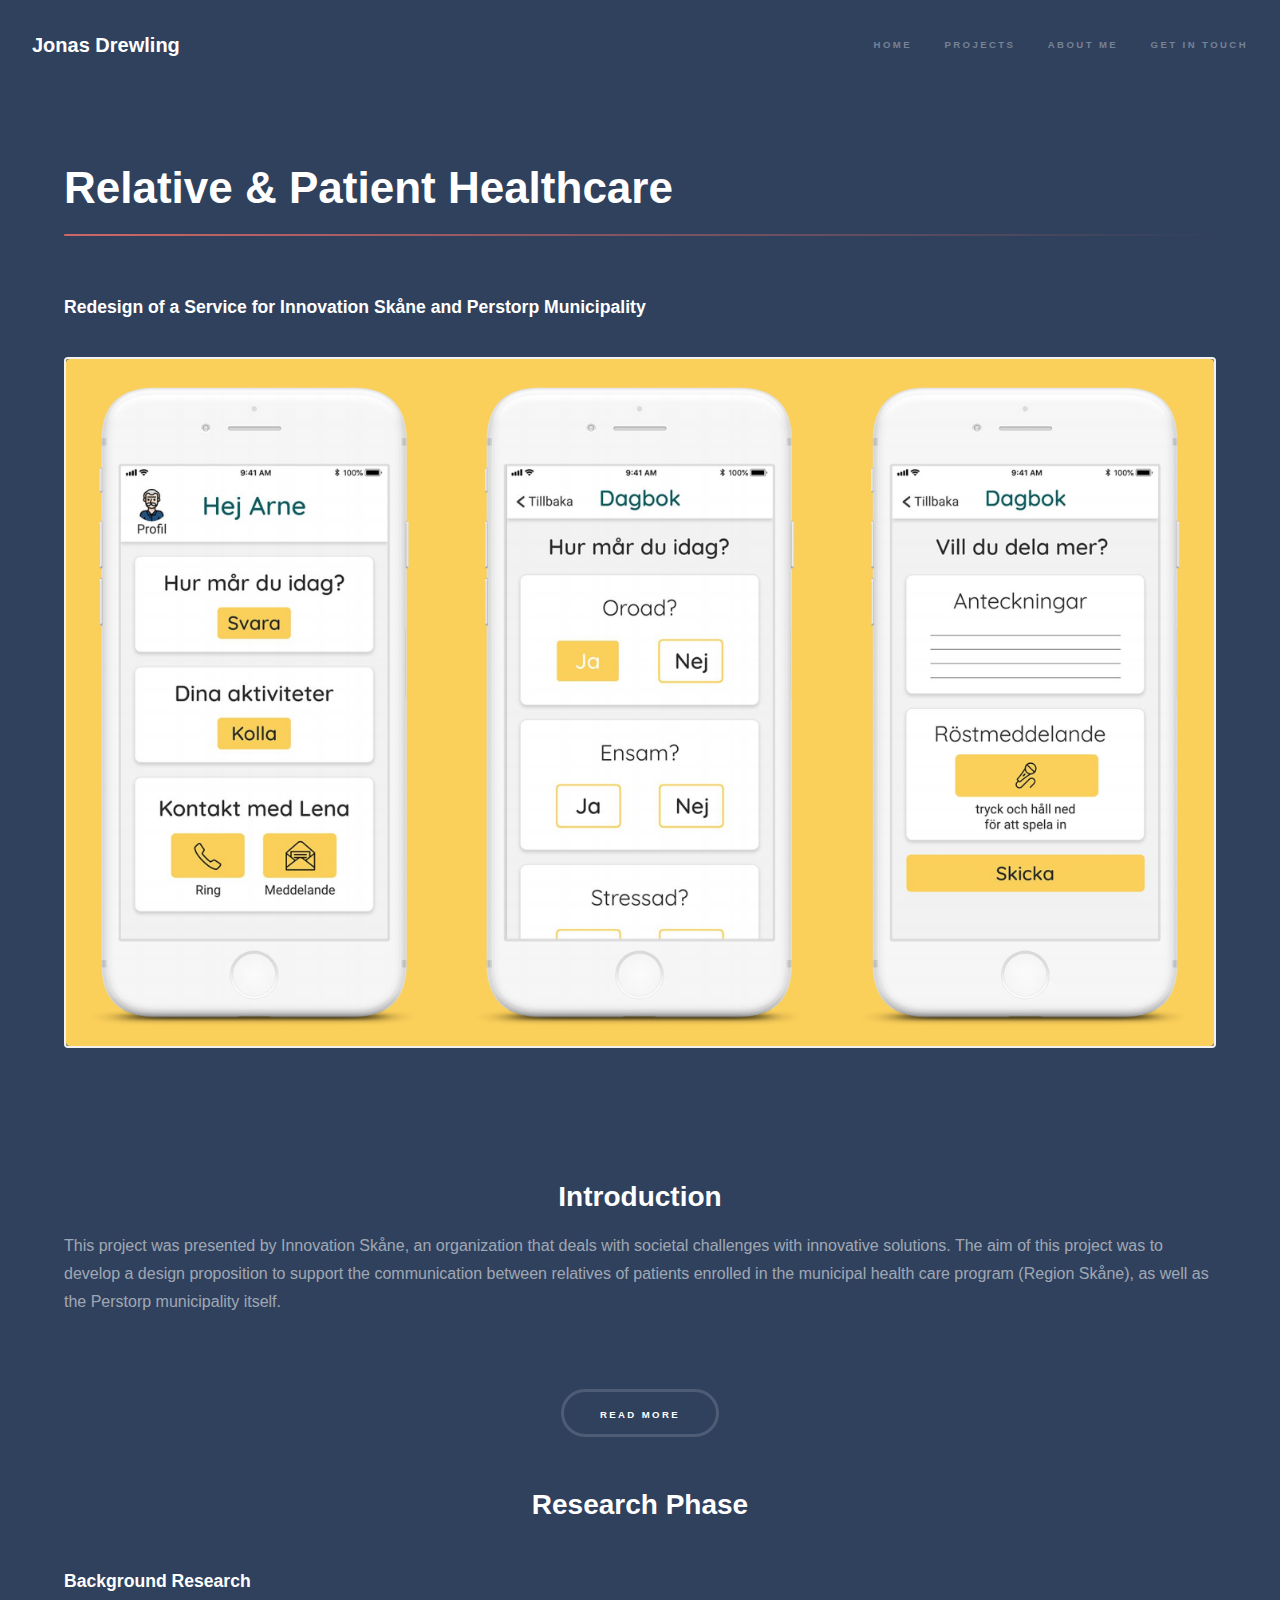
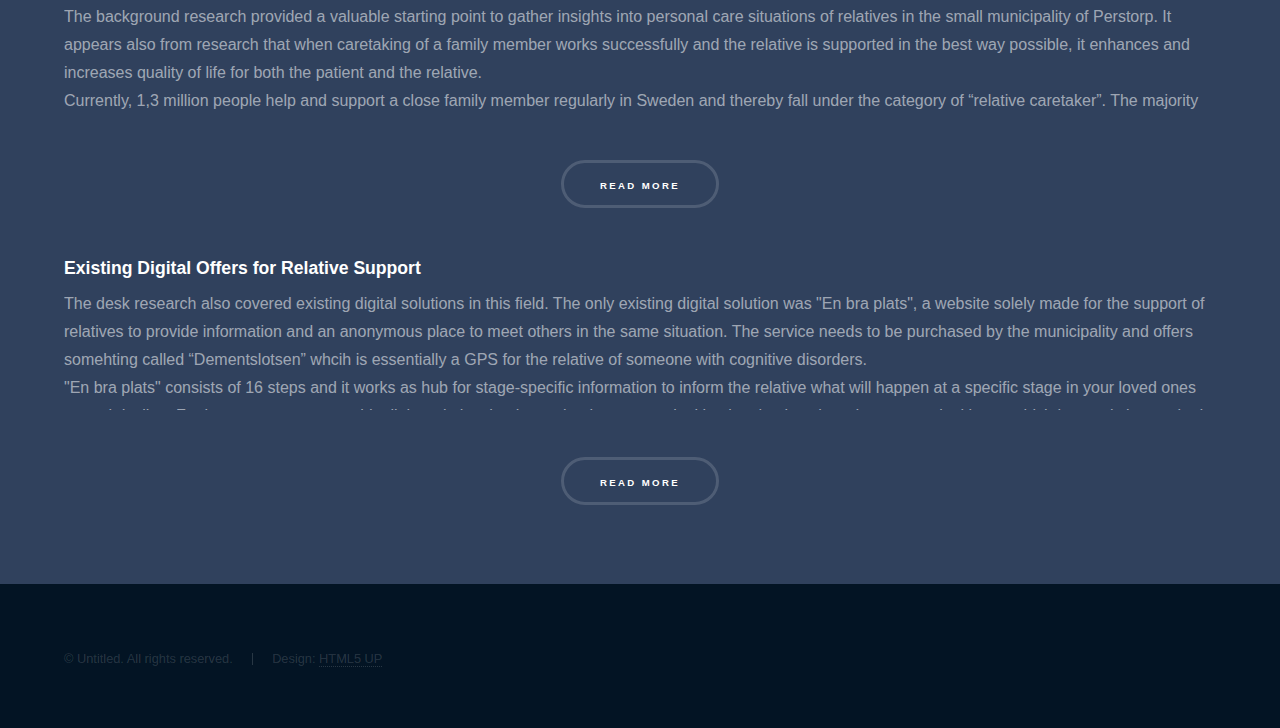
==== generic.html @ 2197e92d "new read more buttons and innovation skåne text" ====
<!DOCTYPE HTML>

<html>
	<head>
		<title>Generic - Hyperspace by HTML5 UP</title>
		<meta charset="utf-8" />
		<meta name="viewport" content="width=device-width, initial-scale=1, user-scalable=no" />
		<link rel="stylesheet" href="assets/css/main.css" />
		<noscript><link rel="stylesheet" href="assets/css/noscript.css" /></noscript>
	</head>
	<body class="is-preload">

		<!-- Header -->
			<header id="header">
				<a href="index.html" class="title">Jonas Drewling</a>
				<nav>
					<ul>
						<li><a href="index.html">Home</a></li>
						<li><a href="index.html">Projects</a></li>
						<li><a href="elements.html">About Me</a></li>
            <li><a href="elements.html">Get In Touch</a></li>
					</ul>
				</nav>
			</header>

		<!-- Wrapper -->
			<div id="wrapper">

				<!-- Main -->
					<section id="main" class="wrapper">
						<div class="inner">
							<h1 class="major">Relative & Patient Healthcare</h1>
              <h3>Redesign of a Service for Innovation Skåne and Perstorp Municipality</h3><br>
							<span class="image fit"><img src="images/projectTitlePic.png" alt="" /></span>
						</div>
<!-- //////////////////////////////////////// INTRODUCTION \\\\\\\\\\\\\\\\\\\\\\\\\\\\\\\\\\\\\\\\ -->

            <div class="inner">
              <h2 class="headingTwo">Introduction</h2>
              <p class="expandMoreContent" id="showMore1">
                This project was presented by Innovation Skåne, an organization that deals with societal challenges with innovative solutions. The aim of this project was to develop a design
              proposition to support the communication between relatives of patients enrolled in the municipal health care program (Region Skåne), as well as the Perstorp municipality
              itself.
              <br><br>
              The municipal health care program offers
              support for patients that are over the age of 75,
              typically suffering from cognitive diseases such as dementia.<br>This project focuses
              on Perstorp, a municipality with 7,000 residents
              in the northern region of Skåne, Sweden and is undertaken in collaboration between
              Malmö University and Innovation Skåne.<br>
              Caretaking relatives are defined in the framework
              of this project as stakeholders that care for a close family member more than once per week and
              typically live with that person in the same household. In our age group, the caretaking relative
              is hence often times the partner. Field research
              revealed that in this focus group, cognitive diseases such as dementia and depression are most
              common, and therefore will be focused on in this
              project.
              In order to identify new service design opportunities for our focus group, insights into the
              ecosystem that surround the caretaking relative
              including the municipality, the home care service
              and the relative support center, are gathered
              through interviews and a co-design workshop,
              as well as desk research. The summary of
              the insights is used to propose a redesigned digital
              service design solution.</p>
              <p class="expandedContent"><span expand-more data-hidetext="Read Less" data-showtext="Read More" data-target="showMore1" class="btn-expand-more">Read More</span></p>

<!-- //////////////////////////////////////// Research Phase \\\\\\\\\\\\\\\\\\\\\\\\\\\\\\\\\\\\\\\\ -->

              <h2 class="headingTwo">Research Phase</h2><br>

<!-- //////////////////////////////////////// Background Research \\\\\\\\\\\\\\\\\\\\\\\\\\\\\\\\\\\\\\\\ -->

              <h3>Background Research</h3>
              <p class="expandMoreContent" id="showMore2">The background research provided a valuable starting
                point to gather insights into personal care situations of relatives in the small municipality of
                Perstorp. It appears also from research that when
                caretaking of a family member works successfully and the relative is supported in the best way
                possible, it enhances and increases quality of life
                for both the patient and the relative.<br>
                Currently, 1,3 million people help and support
                a close family member regularly in Sweden
                and thereby fall under the category of “relative
                caretaker”. The majority are part of the working
                population and their work as caretakers saves
                the Swedish society 177 billion Swedish kronor
                every year (NKA, 2016).
                Sweden introduced the individualized care
                system in 2009, which is currently in place and
                assigned the municipalities the obligation and
                autonomy to support relatives in caretaking
                of family members (Riksrevisionen, 2017). The
                criteria for such support are individualisation,
                flexibility and quality. The government authorized
                Socialstyrelsen, the social ministry, to guide the
                municipalities in the implementation and founded a national competence center for capacity
                building (NKA, 2016).
                However, the Swedish National Audit Office that
                is tasked to analyze the impact of national policies, proclaims that the state is not able to address the individual needs of relative caretakers
                in a flexible way. There are large differences within as well as between municipalities in terms of
                support offered and municipalities have organized and financed their relative support differently
                and municipalities have not received enough
                guidance on how to support relatives (Riksrevisionen, 2017) and reporting and documentation
                of municipalities has been weak. The needs of
                relatives have not been fully met, which include
                both the trust that the partner or family member
                receives good care and treatment but also to receive individual and flexible support. Care-taking
                by a relative is voluntary in Sweden, since the
                state offers an alternative through the social care
                services. However, as the Swedish National Audit
                Office’s assessment found through interviews is
                that many take on more responsibility than they
                actually want to due to shortcomings in existing
                health and social care services. Worries about
                the health and social care for the family member is a major factor for the care-taking person‘s
                needs. This includes trust in the housing situation, home care, treatment and having educated
                staff with the right expertise. Many relatives feel
                that one of the heaviest burdens they have to
                bear is the coordinating role they often have to
                take on board for tasks that would otherwise not
                be taken care of. The carer’s need to be recognised and receive information and knowledge is
                rarely met in contacts with health and social care
                services (Riksrevisionen, 2017).
                Socialstyrelsen, the Swedish National Audit Office as well as the National Competence Center
                for Relatives found that the best way to support
                relatives is by providing the close family member
                the best care possible. In addition, relatives need
                to know where and which kind of help they can
                get, how they should apply and which rights they
                have including support mechanisms such as financial benefits, short term care or adaptation of
                the home to the new needs of the family member. Also, relatives wish to have a better collaboration between different caretakers in the system
                so they do not need to coordinate themselves.
                In addition, relatives seek to get support for
                themselves too, in form of knowledge and skills
                around how to take care of the family member but also for oneself. Information about the
                importance of relatives that take care of a family
                member needs to be disseminated through the
                entire health organization.
                This includes information on how to support
                relative caretakers best with information and a
                personalized approach. Similarly, the Swedish
                National Audit Office interviewees felt that they
                have had to fight to get the services that their
                family member requires from the municipalities
                and that they are at a disadvantage in relation to
                the municipalities when it comes to knowledge
                about which service/s their family member is
                entitled to.
                Research at Lunds University showed, that relatives taking care of someone with dementia or
                depression have the highest burden when taking
                care of that person at home. However, research
                also revealed that relatives that do care for their
                family member at home without experiencing
                high stress have in fact a higher life quality and
                health then when they do not provide care at
                home (Wendel, Anna-Mi, 2015)</p>
                <p class="expandedContent"><span expand-more data-hidetext="Read Less" data-showtext="Read More" data-target="showMore2" class="btn-expand-more">Read More</span></p>

<!-- //////////////////////////////////////// Existing Digital Solutions \\\\\\\\\\\\\\\\\\\\\\\\\\\\\\\\\\\\\\\\ -->

                <h3>Existing Digital Offers for Relative Support</h3>
                <p class="expandMoreContent2" id="showMore3">The desk research also covered existing digital solutions in this field. The only existing digital solution was "En bra plats", a website solely made for the support of relatives to provide
                  information and an anonymous place to meet
                  others in the same situation. The service needs
                  to be purchased by the municipality and offers
                  somehting called “Dementslotsen” whcih is essentially
                  a GPS for the relative of someone with cognitive
                  disorders.<br>
                  "En bra plats" consists of 16 steps and it works as
                    hub for stage-specific information to inform the
                    relative what will happen at a specific stage in
                    your loved ones mental decline. For instance one
                    step could tell the relative that it may be time to
                    start looking into having shared care, start looking at which homes is best suited, how to/what
                    kind of help you could get from the municipality,
                    what is common for a sick person to be doing at
                    this time or even how to apply for financial aid.
                    It’s purpose is to help guide the relative through
                    the massive amount of pitfalls that they could
                    fall into whilst taking care of someone with a
                    cognitive disorder. The platform also offers a
                    feature where they match a relative with someone else who is in the same position to exchange
                    experiences as well as share best practice. En
                    bra plats is also used by the caretakers, doctors,
                    nurses and the people who work in the elderly homes for instance. En bra plats works as a
                    way for them to get information about specific
                    cases, they could get into contact with a nurse
                    or a doctor from a larger municipality which has
                    had special cases that may not be as common
                    in small ones and see how they handled it. So
                    En bra plats works also as a platform between
                    relatives and professionals.</p>
                <p class="expandedContent"><span expand-more data-hidetext="Read Less" data-showtext="Read More" data-target="showMore3" class="btn-expand-more">Read More</span></p>

<!-- //////////////////////////////////////// Field Research \\\\\\\\\\\\\\\\\\\\\\\\\\\\\\\\\\\\\\\\ -->

            </div>
					</section>
			</div>

		<!-- Footer -->
			<footer id="footer" class="wrapper alt">
				<div class="inner">
					<ul class="menu">
						<li>&copy; Untitled. All rights reserved.</li><li>Design: <a href="http://html5up.net">HTML5 UP</a></li>
					</ul>
				</div>
			</footer>

		<!-- Scripts -->
			<script src="assets/js/jquery.min.js"></script>
			<script src="assets/js/jquery.scrollex.min.js"></script>
			<script src="assets/js/jquery.scrolly.min.js"></script>
			<script src="assets/js/browser.min.js"></script>
			<script src="assets/js/breakpoints.min.js"></script>
			<script src="assets/js/util.js"></script>
			<script src="assets/js/main.js"></script>

	</body>
</html>
---- assets/css/main.css ----
@import url(fontawesome-all.min.css);

html, body, div, span, applet, object,
iframe, h1, h2, h3, h4, h5, h6, p, blockquote,
pre, a, abbr, acronym, address, big, cite,
code, del, dfn, em, img, ins, kbd, q, s, samp,
small, strike, strong, sub, sup, tt, var, b,
u, i, center, dl, dt, dd, ol, ul, li, fieldset,
form, label, legend, table, caption, tbody,
tfoot, thead, tr, th, td, article, aside,
canvas, details, embed, figure, figcaption,
footer, header, hgroup, menu, nav, output, ruby,
section, summary, time, mark, audio, video {
	margin: 0;
	padding: 0;
	border: 0;
	font-size: 100%;
	font: inherit;
	vertical-align: baseline;}

article, aside, details, figcaption, figure,
footer, header, hgroup, menu, nav, section {
	display: block;}

body {
	line-height: 1;
}

ol, ul {
	list-style: none;
}

blockquote, q {
	quotes: none;
}

	blockquote:before, blockquote:after, q:before, q:after {
		content: '';
		content: none;
	}

table {
	border-collapse: collapse;
	border-spacing: 0;
}

body {
	-webkit-text-size-adjust: none;
}

mark {
	background-color: transparent;
	color: inherit;
}

input::-moz-focus-inner {
	border: 0;
	padding: 0;
}

input, select, textarea {
	-moz-appearance: none;
	-webkit-appearance: none;
	-ms-appearance: none;
	appearance: none;
}

/* Basic */

	@-ms-viewport {
		width: device-width;
	}

	body {
		-ms-overflow-style: scrollbar;
	}

	@media screen and (max-width: 480px) {

		html, body {
			min-width: 320px;
		}

	}

	html {
		box-sizing: border-box;
	}

	*, *:before, *:after {
		box-sizing: inherit;
	}

	body {
		background: #30415D;
	}

		body.is-preload *, body.is-preload *:before, body.is-preload *:after {
			-moz-animation: none !important;
			-webkit-animation: none !important;
			-ms-animation: none !important;
			animation: none !important;
			-moz-transition: none !important;
			-webkit-transition: none !important;
			-ms-transition: none !important;
			transition: none !important;
		}

/* Type */

	body, input, select, textarea {
		color: rgba(255, 255, 255, 0.55);
		font-family: Arial, Helvetica, sans-serif;
		font-size: 16.5pt;
		font-weight: normal;
		line-height: 1.75;
	}

		@media screen and (max-width: 1680px) {

			body, input, select, textarea {
				font-size: 13pt;
			}

		}

		@media screen and (max-width: 1280px) {

			body, input, select, textarea {
				font-size: 12pt;
			}

		}

		@media screen and (max-width: 360px) {

			body, input, select, textarea {
				font-size: 11pt;
			}

		}

	a {
		-moz-transition: color 0.2s ease, border-bottom-color 0.2s ease;
		-webkit-transition: color 0.2s ease, border-bottom-color 0.2s ease;
		-ms-transition: color 0.2s ease, border-bottom-color 0.2s ease;
		transition: color 0.2s ease, border-bottom-color 0.2s ease;
		border-bottom: dotted 1px rgba(255, 255, 255, 0.35);
		color: inherit;
		text-decoration: none;
	}

		a:hover {
			border-bottom-color: transparent;
			color: #ffffff;
		}

	strong, b {
		color: #ffffff;
		font-weight: bold;
	}

	em, i {
		font-style: italic;
	}

	p {
		margin: 0 0 2em 0;
	}

	h1, h2, h3, h4, h5, h6 {
		color: #ffffff;
		font-weight: bold;
		line-height: 1.5;
		margin: 0 0 0.5em 0;
	}

		h1 a, h2 a, h3 a, h4 a, h5 a, h6 a {
			color: inherit;
			text-decoration: none;
		}

	h1 {
		font-size: 2.75em;
	}

		h1.major {
			margin: 0 0 1.3em 0;
			position: relative;
			padding-bottom: 0.35em;
		}

			h1.major:after {
				background-image: -moz-linear-gradient(to right, #CF6766, #30415D);
				background-image: -webkit-linear-gradient(to right, #CF6766, #30415D);
				background-image: -ms-linear-gradient(to right, #CF6766, #30415D);
				background-image: linear-gradient(to right, #CF6766, #30415D);
				-moz-transition: max-width 0.2s ease;
				-webkit-transition: max-width 0.2s ease;
				-ms-transition: max-width 0.2s ease;
				transition: max-width 0.2s ease;
				border-radius: 0.2em;
				bottom: 0;
				content: '';
				height: 0.05em;
				position: absolute;
				right: 0;
				width: 100%;
			}

	h2 {
		font-size: 1.75em;
	}

	h3 {
		font-size: 1.1em;
	}

	h4 {
		font-size: 1em;
	}

	h5 {
		font-size: 0.8em;
	}

	h6 {
		font-size: 0.6em;
	}

	@media screen and (max-width: 736px) {

		h1 {
			font-size: 2em;
		}

		h2 {
			font-size: 1.25em;
		}

		h3 {
			font-size: 1em;
		}

		h4 {
			font-size: 0.8em;
		}

		h5 {
			font-size: 0.6em;
		}

		h6 {
			font-size: 0.6em;
		}

	}

	sub {
		font-size: 0.8em;
		position: relative;
		top: 0.5em;
	}

	sup {
		font-size: 0.8em;
		position: relative;
		top: -0.5em;
	}

	blockquote {
		border-left: solid 4px rgba(255, 255, 255, 0.15);
		font-style: italic;
		margin: 0 0 2em 0;
		padding: 0.5em 0 0.5em 2em;
	}

	code {
		background: rgba(255, 255, 255, 0.05);
		border-radius: 0.25em;
		border: solid 1px rgba(255, 255, 255, 0.15);
		font-family: "Courier New", monospace;
		font-size: 0.9em;
		margin: 0 0.25em;
		padding: 0.25em 0.65em;
	}

	pre {
		-webkit-overflow-scrolling: touch;
		font-family: "Courier New", monospace;
		font-size: 0.9em;
		margin: 0 0 2em 0;
	}

		pre code {
			display: block;
			line-height: 1.75em;
			padding: 1em 1.5em;
			overflow-x: auto;
		}

	hr {
		border: 0;
		border-bottom: solid 1px rgba(255, 255, 255, 0.15);
		margin: 2em 0;
	}

		hr.major {
			margin: 3em 0;
		}

	.align-left {
		text-align: left;
	}

	.align-center {
		text-align: center;
	}

	.align-right {
		text-align: right;
	}

/* Row */

	.row {
		display: flex;
		flex-wrap: wrap;
		box-sizing: border-box;
		align-items: stretch;
	}

		.row > * {
			box-sizing: border-box;
		}

		.row.gtr-uniform > * > :last-child {
			margin-bottom: 0;
		}

		.row.aln-left {
			justify-content: flex-start;
		}

		.row.aln-center {
			justify-content: center;
		}

		.row.aln-right {
			justify-content: flex-end;
		}

		.row.aln-top {
			align-items: flex-start;
		}

		.row.aln-middle {
			align-items: center;
		}

		.row.aln-bottom {
			align-items: flex-end;
		}

		.row > .imp {
			order: -1;
		}

		.row > .col-1 {
			width: 8.33333%;
		}

		.row > .off-1 {
			margin-left: 8.33333%;
		}

		.row > .col-2 {
			width: 16.66667%;
		}

		.row > .off-2 {
			margin-left: 16.66667%;
		}

		.row > .col-3 {
			width: 25%;
		}

		.row > .off-3 {
			margin-left: 25%;
		}

		.row > .col-4 {
			width: 33.33333%;
		}

		.row > .off-4 {
			margin-left: 33.33333%;
		}

		.row > .col-5 {
			width: 41.66667%;
		}

		.row > .off-5 {
			margin-left: 41.66667%;
		}

		.row > .col-6 {
			width: 50%;
		}

		.row > .off-6 {
			margin-left: 50%;
		}

		.row > .col-7 {
			width: 58.33333%;
		}

		.row > .off-7 {
			margin-left: 58.33333%;
		}

		.row > .col-8 {
			width: 66.66667%;
		}

		.row > .off-8 {
			margin-left: 66.66667%;
		}

		.row > .col-9 {
			width: 75%;
		}

		.row > .off-9 {
			margin-left: 75%;
		}

		.row > .col-10 {
			width: 83.33333%;
		}

		.row > .off-10 {
			margin-left: 83.33333%;
		}

		.row > .col-11 {
			width: 91.66667%;
		}

		.row > .off-11 {
			margin-left: 91.66667%;
		}

		.row > .col-12 {
			width: 100%;
		}

		.row > .off-12 {
			margin-left: 100%;
		}

		.row.gtr-0 {
			margin-top: 0;
			margin-left: 0em;
		}

			.row.gtr-0 > * {
				padding: 0 0 0 0em;
			}

			.row.gtr-0.gtr-uniform {
				margin-top: 0em;
			}

				.row.gtr-0.gtr-uniform > * {
					padding-top: 0em;
				}

		.row.gtr-25 {
			margin-top: 0;
			margin-left: -0.375em;
		}

			.row.gtr-25 > * {
				padding: 0 0 0 0.375em;
			}

			.row.gtr-25.gtr-uniform {
				margin-top: -0.375em;
			}

				.row.gtr-25.gtr-uniform > * {
					padding-top: 0.375em;
				}

		.row.gtr-50 {
			margin-top: 0;
			margin-left: -0.75em;
		}

			.row.gtr-50 > * {
				padding: 0 0 0 0.75em;
			}

			.row.gtr-50.gtr-uniform {
				margin-top: -0.75em;
			}

				.row.gtr-50.gtr-uniform > * {
					padding-top: 0.75em;
				}

		.row {
			margin-top: 0;
			margin-left: -1.5em;
		}

			.row > * {
				padding: 0 0 0 1.5em;
			}

			.row.gtr-uniform {
				margin-top: -1.5em;
			}

				.row.gtr-uniform > * {
					padding-top: 1.5em;
				}

		.row.gtr-150 {
			margin-top: 0;
			margin-left: -2.25em;
		}

			.row.gtr-150 > * {
				padding: 0 0 0 2.25em;
			}

			.row.gtr-150.gtr-uniform {
				margin-top: -2.25em;
			}

				.row.gtr-150.gtr-uniform > * {
					padding-top: 2.25em;
				}

		.row.gtr-200 {
			margin-top: 0;
			margin-left: -3em;
		}

			.row.gtr-200 > * {
				padding: 0 0 0 3em;
			}

			.row.gtr-200.gtr-uniform {
				margin-top: -3em;
			}

				.row.gtr-200.gtr-uniform > * {
					padding-top: 3em;
				}

		@media screen and (max-width: 1680px) {

			.row {
				display: flex;
				flex-wrap: wrap;
				box-sizing: border-box;
				align-items: stretch;
			}

				.row > * {
					box-sizing: border-box;
				}

				.row.gtr-uniform > * > :last-child {
					margin-bottom: 0;
				}

				.row.aln-left {
					justify-content: flex-start;
				}

				.row.aln-center {
					justify-content: center;
				}

				.row.aln-right {
					justify-content: flex-end;
				}

				.row.aln-top {
					align-items: flex-start;
				}

				.row.aln-middle {
					align-items: center;
				}

				.row.aln-bottom {
					align-items: flex-end;
				}

				.row > .imp-xlarge {
					order: -1;
				}

				.row > .col-1-xlarge {
					width: 8.33333%;
				}

				.row > .off-1-xlarge {
					margin-left: 8.33333%;
				}

				.row > .col-2-xlarge {
					width: 16.66667%;
				}

				.row > .off-2-xlarge {
					margin-left: 16.66667%;
				}

				.row > .col-3-xlarge {
					width: 25%;
				}

				.row > .off-3-xlarge {
					margin-left: 25%;
				}

				.row > .col-4-xlarge {
					width: 33.33333%;
				}

				.row > .off-4-xlarge {
					margin-left: 33.33333%;
				}

				.row > .col-5-xlarge {
					width: 41.66667%;
				}

				.row > .off-5-xlarge {
					margin-left: 41.66667%;
				}

				.row > .col-6-xlarge {
					width: 50%;
				}

				.row > .off-6-xlarge {
					margin-left: 50%;
				}

				.row > .col-7-xlarge {
					width: 58.33333%;
				}

				.row > .off-7-xlarge {
					margin-left: 58.33333%;
				}

				.row > .col-8-xlarge {
					width: 66.66667%;
				}

				.row > .off-8-xlarge {
					margin-left: 66.66667%;
				}

				.row > .col-9-xlarge {
					width: 75%;
				}

				.row > .off-9-xlarge {
					margin-left: 75%;
				}

				.row > .col-10-xlarge {
					width: 83.33333%;
				}

				.row > .off-10-xlarge {
					margin-left: 83.33333%;
				}

				.row > .col-11-xlarge {
					width: 91.66667%;
				}

				.row > .off-11-xlarge {
					margin-left: 91.66667%;
				}

				.row > .col-12-xlarge {
					width: 100%;
				}

				.row > .off-12-xlarge {
					margin-left: 100%;
				}

				.row.gtr-0 {
					margin-top: 0;
					margin-left: 0em;
				}

					.row.gtr-0 > * {
						padding: 0 0 0 0em;
					}

					.row.gtr-0.gtr-uniform {
						margin-top: 0em;
					}

						.row.gtr-0.gtr-uniform > * {
							padding-top: 0em;
						}

				.row.gtr-25 {
					margin-top: 0;
					margin-left: -0.375em;
				}

					.row.gtr-25 > * {
						padding: 0 0 0 0.375em;
					}

					.row.gtr-25.gtr-uniform {
						margin-top: -0.375em;
					}

						.row.gtr-25.gtr-uniform > * {
							padding-top: 0.375em;
						}

				.row.gtr-50 {
					margin-top: 0;
					margin-left: -0.75em;
				}

					.row.gtr-50 > * {
						padding: 0 0 0 0.75em;
					}

					.row.gtr-50.gtr-uniform {
						margin-top: -0.75em;
					}

						.row.gtr-50.gtr-uniform > * {
							padding-top: 0.75em;
						}

				.row {
					margin-top: 0;
					margin-left: -1.5em;
				}

					.row > * {
						padding: 0 0 0 1.5em;
					}

					.row.gtr-uniform {
						margin-top: -1.5em;
					}

						.row.gtr-uniform > * {
							padding-top: 1.5em;
						}

				.row.gtr-150 {
					margin-top: 0;
					margin-left: -2.25em;
				}

					.row.gtr-150 > * {
						padding: 0 0 0 2.25em;
					}

					.row.gtr-150.gtr-uniform {
						margin-top: -2.25em;
					}

						.row.gtr-150.gtr-uniform > * {
							padding-top: 2.25em;
						}

				.row.gtr-200 {
					margin-top: 0;
					margin-left: -3em;
				}

					.row.gtr-200 > * {
						padding: 0 0 0 3em;
					}

					.row.gtr-200.gtr-uniform {
						margin-top: -3em;
					}

						.row.gtr-200.gtr-uniform > * {
							padding-top: 3em;
						}

		}

		@media screen and (max-width: 1280px) {

			.row {
				display: flex;
				flex-wrap: wrap;
				box-sizing: border-box;
				align-items: stretch;
			}

				.row > * {
					box-sizing: border-box;
				}

				.row.gtr-uniform > * > :last-child {
					margin-bottom: 0;
				}

				.row.aln-left {
					justify-content: flex-start;
				}

				.row.aln-center {
					justify-content: center;
				}

				.row.aln-right {
					justify-content: flex-end;
				}

				.row.aln-top {
					align-items: flex-start;
				}

				.row.aln-middle {
					align-items: center;
				}

				.row.aln-bottom {
					align-items: flex-end;
				}

				.row > .imp-large {
					order: -1;
				}

				.row > .col-1-large {
					width: 8.33333%;
				}

				.row > .off-1-large {
					margin-left: 8.33333%;
				}

				.row > .col-2-large {
					width: 16.66667%;
				}

				.row > .off-2-large {
					margin-left: 16.66667%;
				}

				.row > .col-3-large {
					width: 25%;
				}

				.row > .off-3-large {
					margin-left: 25%;
				}

				.row > .col-4-large {
					width: 33.33333%;
				}

				.row > .off-4-large {
					margin-left: 33.33333%;
				}

				.row > .col-5-large {
					width: 41.66667%;
				}

				.row > .off-5-large {
					margin-left: 41.66667%;
				}

				.row > .col-6-large {
					width: 50%;
				}

				.row > .off-6-large {
					margin-left: 50%;
				}

				.row > .col-7-large {
					width: 58.33333%;
				}

				.row > .off-7-large {
					margin-left: 58.33333%;
				}

				.row > .col-8-large {
					width: 66.66667%;
				}

				.row > .off-8-large {
					margin-left: 66.66667%;
				}

				.row > .col-9-large {
					width: 75%;
				}

				.row > .off-9-large {
					margin-left: 75%;
				}

				.row > .col-10-large {
					width: 83.33333%;
				}

				.row > .off-10-large {
					margin-left: 83.33333%;
				}

				.row > .col-11-large {
					width: 91.66667%;
				}

				.row > .off-11-large {
					margin-left: 91.66667%;
				}

				.row > .col-12-large {
					width: 100%;
				}

				.row > .off-12-large {
					margin-left: 100%;
				}

				.row.gtr-0 {
					margin-top: 0;
					margin-left: 0em;
				}

					.row.gtr-0 > * {
						padding: 0 0 0 0em;
					}

					.row.gtr-0.gtr-uniform {
						margin-top: 0em;
					}

						.row.gtr-0.gtr-uniform > * {
							padding-top: 0em;
						}

				.row.gtr-25 {
					margin-top: 0;
					margin-left: -0.375em;
				}

					.row.gtr-25 > * {
						padding: 0 0 0 0.375em;
					}

					.row.gtr-25.gtr-uniform {
						margin-top: -0.375em;
					}

						.row.gtr-25.gtr-uniform > * {
							padding-top: 0.375em;
						}

				.row.gtr-50 {
					margin-top: 0;
					margin-left: -0.75em;
				}

					.row.gtr-50 > * {
						padding: 0 0 0 0.75em;
					}

					.row.gtr-50.gtr-uniform {
						margin-top: -0.75em;
					}

						.row.gtr-50.gtr-uniform > * {
							padding-top: 0.75em;
						}

				.row {
					margin-top: 0;
					margin-left: -1.5em;
				}

					.row > * {
						padding: 0 0 0 1.5em;
					}

					.row.gtr-uniform {
						margin-top: -1.5em;
					}

						.row.gtr-uniform > * {
							padding-top: 1.5em;
						}

				.row.gtr-150 {
					margin-top: 0;
					margin-left: -2.25em;
				}

					.row.gtr-150 > * {
						padding: 0 0 0 2.25em;
					}

					.row.gtr-150.gtr-uniform {
						margin-top: -2.25em;
					}

						.row.gtr-150.gtr-uniform > * {
							padding-top: 2.25em;
						}

				.row.gtr-200 {
					margin-top: 0;
					margin-left: -3em;
				}

					.row.gtr-200 > * {
						padding: 0 0 0 3em;
					}

					.row.gtr-200.gtr-uniform {
						margin-top: -3em;
					}

						.row.gtr-200.gtr-uniform > * {
							padding-top: 3em;
						}

		}

		@media screen and (max-width: 980px) {

			.row {
				display: flex;
				flex-wrap: wrap;
				box-sizing: border-box;
				align-items: stretch;
			}

				.row > * {
					box-sizing: border-box;
				}

				.row.gtr-uniform > * > :last-child {
					margin-bottom: 0;
				}

				.row.aln-left {
					justify-content: flex-start;
				}

				.row.aln-center {
					justify-content: center;
				}

				.row.aln-right {
					justify-content: flex-end;
				}

				.row.aln-top {
					align-items: flex-start;
				}

				.row.aln-middle {
					align-items: center;
				}

				.row.aln-bottom {
					align-items: flex-end;
				}

				.row > .imp-medium {
					order: -1;
				}

				.row > .col-1-medium {
					width: 8.33333%;
				}

				.row > .off-1-medium {
					margin-left: 8.33333%;
				}

				.row > .col-2-medium {
					width: 16.66667%;
				}

				.row > .off-2-medium {
					margin-left: 16.66667%;
				}

				.row > .col-3-medium {
					width: 25%;
				}

				.row > .off-3-medium {
					margin-left: 25%;
				}

				.row > .col-4-medium {
					width: 33.33333%;
				}

				.row > .off-4-medium {
					margin-left: 33.33333%;
				}

				.row > .col-5-medium {
					width: 41.66667%;
				}

				.row > .off-5-medium {
					margin-left: 41.66667%;
				}

				.row > .col-6-medium {
					width: 50%;
				}

				.row > .off-6-medium {
					margin-left: 50%;
				}

				.row > .col-7-medium {
					width: 58.33333%;
				}

				.row > .off-7-medium {
					margin-left: 58.33333%;
				}

				.row > .col-8-medium {
					width: 66.66667%;
				}

				.row > .off-8-medium {
					margin-left: 66.66667%;
				}

				.row > .col-9-medium {
					width: 75%;
				}

				.row > .off-9-medium {
					margin-left: 75%;
				}

				.row > .col-10-medium {
					width: 83.33333%;
				}

				.row > .off-10-medium {
					margin-left: 83.33333%;
				}

				.row > .col-11-medium {
					width: 91.66667%;
				}

				.row > .off-11-medium {
					margin-left: 91.66667%;
				}

				.row > .col-12-medium {
					width: 100%;
				}

				.row > .off-12-medium {
					margin-left: 100%;
				}

				.row.gtr-0 {
					margin-top: 0;
					margin-left: 0em;
				}

					.row.gtr-0 > * {
						padding: 0 0 0 0em;
					}

					.row.gtr-0.gtr-uniform {
						margin-top: 0em;
					}

						.row.gtr-0.gtr-uniform > * {
							padding-top: 0em;
						}

				.row.gtr-25 {
					margin-top: 0;
					margin-left: -0.375em;
				}

					.row.gtr-25 > * {
						padding: 0 0 0 0.375em;
					}

					.row.gtr-25.gtr-uniform {
						margin-top: -0.375em;
					}

						.row.gtr-25.gtr-uniform > * {
							padding-top: 0.375em;
						}

				.row.gtr-50 {
					margin-top: 0;
					margin-left: -0.75em;
				}

					.row.gtr-50 > * {
						padding: 0 0 0 0.75em;
					}

					.row.gtr-50.gtr-uniform {
						margin-top: -0.75em;
					}

						.row.gtr-50.gtr-uniform > * {
							padding-top: 0.75em;
						}

				.row {
					margin-top: 0;
					margin-left: -1.5em;
				}

					.row > * {
						padding: 0 0 0 1.5em;
					}

					.row.gtr-uniform {
						margin-top: -1.5em;
					}

						.row.gtr-uniform > * {
							padding-top: 1.5em;
						}

				.row.gtr-150 {
					margin-top: 0;
					margin-left: -2.25em;
				}

					.row.gtr-150 > * {
						padding: 0 0 0 2.25em;
					}

					.row.gtr-150.gtr-uniform {
						margin-top: -2.25em;
					}

						.row.gtr-150.gtr-uniform > * {
							padding-top: 2.25em;
						}

				.row.gtr-200 {
					margin-top: 0;
					margin-left: -3em;
				}

					.row.gtr-200 > * {
						padding: 0 0 0 3em;
					}

					.row.gtr-200.gtr-uniform {
						margin-top: -3em;
					}

						.row.gtr-200.gtr-uniform > * {
							padding-top: 3em;
						}

		}

		@media screen and (max-width: 736px) {

			.row {
				display: flex;
				flex-wrap: wrap;
				box-sizing: border-box;
				align-items: stretch;
			}

				.row > * {
					box-sizing: border-box;
				}

				.row.gtr-uniform > * > :last-child {
					margin-bottom: 0;
				}

				.row.aln-left {
					justify-content: flex-start;
				}

				.row.aln-center {
					justify-content: center;
				}

				.row.aln-right {
					justify-content: flex-end;
				}

				.row.aln-top {
					align-items: flex-start;
				}

				.row.aln-middle {
					align-items: center;
				}

				.row.aln-bottom {
					align-items: flex-end;
				}

				.row > .imp-small {
					order: -1;
				}

				.row > .col-1-small {
					width: 8.33333%;
				}

				.row > .off-1-small {
					margin-left: 8.33333%;
				}

				.row > .col-2-small {
					width: 16.66667%;
				}

				.row > .off-2-small {
					margin-left: 16.66667%;
				}

				.row > .col-3-small {
					width: 25%;
				}

				.row > .off-3-small {
					margin-left: 25%;
				}

				.row > .col-4-small {
					width: 33.33333%;
				}

				.row > .off-4-small {
					margin-left: 33.33333%;
				}

				.row > .col-5-small {
					width: 41.66667%;
				}

				.row > .off-5-small {
					margin-left: 41.66667%;
				}

				.row > .col-6-small {
					width: 50%;
				}

				.row > .off-6-small {
					margin-left: 50%;
				}

				.row > .col-7-small {
					width: 58.33333%;
				}

				.row > .off-7-small {
					margin-left: 58.33333%;
				}

				.row > .col-8-small {
					width: 66.66667%;
				}

				.row > .off-8-small {
					margin-left: 66.66667%;
				}

				.row > .col-9-small {
					width: 75%;
				}

				.row > .off-9-small {
					margin-left: 75%;
				}

				.row > .col-10-small {
					width: 83.33333%;
				}

				.row > .off-10-small {
					margin-left: 83.33333%;
				}

				.row > .col-11-small {
					width: 91.66667%;
				}

				.row > .off-11-small {
					margin-left: 91.66667%;
				}

				.row > .col-12-small {
					width: 100%;
				}

				.row > .off-12-small {
					margin-left: 100%;
				}

				.row.gtr-0 {
					margin-top: 0;
					margin-left: 0em;
				}

					.row.gtr-0 > * {
						padding: 0 0 0 0em;
					}

					.row.gtr-0.gtr-uniform {
						margin-top: 0em;
					}

						.row.gtr-0.gtr-uniform > * {
							padding-top: 0em;
						}

				.row.gtr-25 {
					margin-top: 0;
					margin-left: -0.375em;
				}

					.row.gtr-25 > * {
						padding: 0 0 0 0.375em;
					}

					.row.gtr-25.gtr-uniform {
						margin-top: -0.375em;
					}

						.row.gtr-25.gtr-uniform > * {
							padding-top: 0.375em;
						}

				.row.gtr-50 {
					margin-top: 0;
					margin-left: -0.75em;
				}

					.row.gtr-50 > * {
						padding: 0 0 0 0.75em;
					}

					.row.gtr-50.gtr-uniform {
						margin-top: -0.75em;
					}

						.row.gtr-50.gtr-uniform > * {
							padding-top: 0.75em;
						}

				.row {
					margin-top: 0;
					margin-left: -1.5em;
				}

					.row > * {
						padding: 0 0 0 1.5em;
					}

					.row.gtr-uniform {
						margin-top: -1.5em;
					}

						.row.gtr-uniform > * {
							padding-top: 1.5em;
						}

				.row.gtr-150 {
					margin-top: 0;
					margin-left: -2.25em;
				}

					.row.gtr-150 > * {
						padding: 0 0 0 2.25em;
					}

					.row.gtr-150.gtr-uniform {
						margin-top: -2.25em;
					}

						.row.gtr-150.gtr-uniform > * {
							padding-top: 2.25em;
						}

				.row.gtr-200 {
					margin-top: 0;
					margin-left: -3em;
				}

					.row.gtr-200 > * {
						padding: 0 0 0 3em;
					}

					.row.gtr-200.gtr-uniform {
						margin-top: -3em;
					}

						.row.gtr-200.gtr-uniform > * {
							padding-top: 3em;
						}

		}

		@media screen and (max-width: 480px) {

			.row {
				display: flex;
				flex-wrap: wrap;
				box-sizing: border-box;
				align-items: stretch;
			}

				.row > * {
					box-sizing: border-box;
				}

				.row.gtr-uniform > * > :last-child {
					margin-bottom: 0;
				}

				.row.aln-left {
					justify-content: flex-start;
				}

				.row.aln-center {
					justify-content: center;
				}

				.row.aln-right {
					justify-content: flex-end;
				}

				.row.aln-top {
					align-items: flex-start;
				}

				.row.aln-middle {
					align-items: center;
				}

				.row.aln-bottom {
					align-items: flex-end;
				}

				.row > .imp-xsmall {
					order: -1;
				}

				.row > .col-1-xsmall {
					width: 8.33333%;
				}

				.row > .off-1-xsmall {
					margin-left: 8.33333%;
				}

				.row > .col-2-xsmall {
					width: 16.66667%;
				}

				.row > .off-2-xsmall {
					margin-left: 16.66667%;
				}

				.row > .col-3-xsmall {
					width: 25%;
				}

				.row > .off-3-xsmall {
					margin-left: 25%;
				}

				.row > .col-4-xsmall {
					width: 33.33333%;
				}

				.row > .off-4-xsmall {
					margin-left: 33.33333%;
				}

				.row > .col-5-xsmall {
					width: 41.66667%;
				}

				.row > .off-5-xsmall {
					margin-left: 41.66667%;
				}

				.row > .col-6-xsmall {
					width: 50%;
				}

				.row > .off-6-xsmall {
					margin-left: 50%;
				}

				.row > .col-7-xsmall {
					width: 58.33333%;
				}

				.row > .off-7-xsmall {
					margin-left: 58.33333%;
				}

				.row > .col-8-xsmall {
					width: 66.66667%;
				}

				.row > .off-8-xsmall {
					margin-left: 66.66667%;
				}

				.row > .col-9-xsmall {
					width: 75%;
				}

				.row > .off-9-xsmall {
					margin-left: 75%;
				}

				.row > .col-10-xsmall {
					width: 83.33333%;
				}

				.row > .off-10-xsmall {
					margin-left: 83.33333%;
				}

				.row > .col-11-xsmall {
					width: 91.66667%;
				}

				.row > .off-11-xsmall {
					margin-left: 91.66667%;
				}

				.row > .col-12-xsmall {
					width: 100%;
				}

				.row > .off-12-xsmall {
					margin-left: 100%;
				}

				.row.gtr-0 {
					margin-top: 0;
					margin-left: 0em;
				}

					.row.gtr-0 > * {
						padding: 0 0 0 0em;
					}

					.row.gtr-0.gtr-uniform {
						margin-top: 0em;
					}

						.row.gtr-0.gtr-uniform > * {
							padding-top: 0em;
						}

				.row.gtr-25 {
					margin-top: 0;
					margin-left: -0.375em;
				}

					.row.gtr-25 > * {
						padding: 0 0 0 0.375em;
					}

					.row.gtr-25.gtr-uniform {
						margin-top: -0.375em;
					}

						.row.gtr-25.gtr-uniform > * {
							padding-top: 0.375em;
						}

				.row.gtr-50 {
					margin-top: 0;
					margin-left: -0.75em;
				}

					.row.gtr-50 > * {
						padding: 0 0 0 0.75em;
					}

					.row.gtr-50.gtr-uniform {
						margin-top: -0.75em;
					}

						.row.gtr-50.gtr-uniform > * {
							padding-top: 0.75em;
						}

				.row {
					margin-top: 0;
					margin-left: -1.5em;
				}

					.row > * {
						padding: 0 0 0 1.5em;
					}

					.row.gtr-uniform {
						margin-top: -1.5em;
					}

						.row.gtr-uniform > * {
							padding-top: 1.5em;
						}

				.row.gtr-150 {
					margin-top: 0;
					margin-left: -2.25em;
				}

					.row.gtr-150 > * {
						padding: 0 0 0 2.25em;
					}

					.row.gtr-150.gtr-uniform {
						margin-top: -2.25em;
					}

						.row.gtr-150.gtr-uniform > * {
							padding-top: 2.25em;
						}

				.row.gtr-200 {
					margin-top: 0;
					margin-left: -3em;
				}

					.row.gtr-200 > * {
						padding: 0 0 0 3em;
					}

					.row.gtr-200.gtr-uniform {
						margin-top: -3em;
					}

						.row.gtr-200.gtr-uniform > * {
							padding-top: 3em;
						}

		}

/* Box */

	.box {
		border-radius: 0.25em;
		border: solid 1px rgba(255, 255, 255, 0.15);
		margin-bottom: 2em;
		padding: 1.5em;
	}

		.box > :last-child,
		.box > :last-child > :last-child,
		.box > :last-child > :last-child > :last-child {
			margin-bottom: 0;
		}

		.box.alt {
			border: 0;
			border-radius: 0;
			padding: 0;
		}

/* Button */

	input[type="submit"],
	input[type="reset"],
	input[type="button"],
	button,
	.button {
		-moz-appearance: none;
		-webkit-appearance: none;
		-ms-appearance: none;
		appearance: none;
		-moz-transition: border-color 0.2s ease;
		-webkit-transition: border-color 0.2s ease;
		-ms-transition: border-color 0.2s ease;
		transition: border-color 0.2s ease;
		background-color: transparent;
		border: solid 3px !important;
		border-color: rgba(255, 255, 255, 0.15) !important;
		border-radius: 3em;
		color: #ffffff !important;
		cursor: pointer;
		display: inline-block;
		font-size: 0.6em;
		font-weight: bold;
		height: calc(4.75em + 2px);
		letter-spacing: 0.25em;
		line-height: 4.75em;
		outline: 0;
		padding: 0 3.75em;
		position: relative;
		text-align: center;
		text-decoration: none;
		text-transform: uppercase;
		white-space: nowrap;
	}

		input[type="submit"]:after,
		input[type="reset"]:after,
		input[type="button"]:after,
		button:after,
		.button:after {
			-moz-transform: scale(0.25);
			-webkit-transform: scale(0.25);
			-ms-transform: scale(0.25);
			transform: scale(0.25);
			pointer-events: none;
			-moz-transition: opacity 0.2s ease, -moz-transform 0.2s ease;
			-webkit-transition: opacity 0.2s ease, -webkit-transform 0.2s ease;
			-ms-transition: opacity 0.2s ease, -ms-transform 0.2s ease;
			transition: opacity 0.2s ease, transform 0.2s ease;
			background: #ffffff;
			border-radius: 3em;
			content: '';
			height: 100%;
			left: 0;
			opacity: 0;
			position: absolute;
			top: 0;
			width: 100%;
		}

		input[type="submit"].icon:before,
		input[type="reset"].icon:before,
		input[type="button"].icon:before,
		button.icon:before,
		.button.icon:before {
			margin-right: 0.75em;
		}

		input[type="submit"].fit,
		input[type="reset"].fit,
		input[type="button"].fit,
		button.fit,
		.button.fit {
			width: 100%;
		}

		input[type="submit"].small,
		input[type="reset"].small,
		input[type="button"].small,
		button.small,
		.button.small {
			font-size: 0.4em;
		}

		input[type="submit"].large,
		input[type="reset"].large,
		input[type="button"].large,
		button.large,
		.button.large {
			font-size: 0.8em;
		}

		input[type="submit"].primary,
		input[type="reset"].primary,
		input[type="button"].primary,
		button.primary,
		.button.primary {
			background-color: #ffffff;
			color: #30415D !important;
		}

			input[type="submit"].primary:after,
			input[type="reset"].primary:after,
			input[type="button"].primary:after,
			button.primary:after,
			.button.primary:after {
				display: none;
			}

		input[type="submit"].disabled, input[type="submit"]:disabled,
		input[type="reset"].disabled,
		input[type="reset"]:disabled,
		input[type="button"].disabled,
		input[type="button"]:disabled,
		button.disabled,
		button:disabled,
		.button.disabled,
		.button:disabled {
			cursor: default;
			opacity: 0.5;
			pointer-events: none;
		}

		input[type="submit"]:hover,
		input[type="reset"]:hover,
		input[type="button"]:hover,
		button:hover,
		.button:hover {
			border-color: rgba(255, 255, 255, 0.55) !important;
		}

			input[type="submit"]:hover:after,
			input[type="reset"]:hover:after,
			input[type="button"]:hover:after,
			button:hover:after,
			.button:hover:after {
				opacity: 0.05;
				-moz-transform: scale(1);
				-webkit-transform: scale(1);
				-ms-transform: scale(1);
				transform: scale(1);
			}

			input[type="submit"]:hover:active,
			input[type="reset"]:hover:active,
			input[type="button"]:hover:active,
			button:hover:active,
			.button:hover:active {
				border-color: #ffffff !important;
			}

				input[type="submit"]:hover:active:after,
				input[type="reset"]:hover:active:after,
				input[type="button"]:hover:active:after,
				button:hover:active:after,
				.button:hover:active:after {
					opacity: 0.1;
				}

/* Features */

	.features {
		display: -moz-flex;
		display: -webkit-flex;
		display: -ms-flex;
		display: flex;
		-moz-flex-wrap: wrap;
		-webkit-flex-wrap: wrap;
		-ms-flex-wrap: wrap;
		flex-wrap: wrap;
		border-radius: 0.25em;
		border: solid 1px rgba(255, 255, 255, 0.15);
		background: #03142427;
		margin: 0 0 2em 0;
	}

		.features section {
			padding: 3.5em 3em 1em 7em ;
			width: 50%;
			border-top: solid 1px rgba(255, 255, 255, 0.15);
			position: relative;
		}

			.features section:nth-child(-n + 2) {
				border-top-width: 0;
			}

			.features section:nth-child(2n) {
				border-left: solid 1px rgba(255, 255, 255, 0.15);
			}

			.features section .icon {
				-moz-transition: opacity 0.5s ease, -moz-transform 0.5s ease;
				-webkit-transition: opacity 0.5s ease, -webkit-transform 0.5s ease;
				-ms-transition: opacity 0.5s ease, -ms-transform 0.5s ease;
				transition: opacity 0.5s ease, transform 0.5s ease;
				-moz-transition-delay: 1s;
				-webkit-transition-delay: 1s;
				-ms-transition-delay: 1s;
				transition-delay: 1s;
				-moz-transform: scale(1);
				-webkit-transform: scale(1);
				-ms-transform: scale(1);
				transform: scale(1);
				position: absolute;
				left: 3em;
				top: 3em;
				opacity: 1;
			}

			.features section:nth-child(1) .icon {
				-moz-transition-delay: 0.15s;
				-webkit-transition-delay: 0.15s;
				-ms-transition-delay: 0.15s;
				transition-delay: 0.15s;
			}

			.features section:nth-child(2) .icon {
				-moz-transition-delay: 0.3s;
				-webkit-transition-delay: 0.3s;
				-ms-transition-delay: 0.3s;
				transition-delay: 0.3s;
			}

			.features section:nth-child(3) .icon {
				-moz-transition-delay: 0.45s;
				-webkit-transition-delay: 0.45s;
				-ms-transition-delay: 0.45s;
				transition-delay: 0.45s;
			}

			.features section:nth-child(4) .icon {
				-moz-transition-delay: 0.6s;
				-webkit-transition-delay: 0.6s;
				-ms-transition-delay: 0.6s;
				transition-delay: 0.6s;
			}

			.features section:nth-child(5) .icon {
				-moz-transition-delay: 0.75s;
				-webkit-transition-delay: 0.75s;
				-ms-transition-delay: 0.75s;
				transition-delay: 0.75s;
			}

			.features section:nth-child(6) .icon {
				-moz-transition-delay: 0.9s;
				-webkit-transition-delay: 0.9s;
				-ms-transition-delay: 0.9s;
				transition-delay: 0.9s;
			}

			.features section:nth-child(7) .icon {
				-moz-transition-delay: 1.05s;
				-webkit-transition-delay: 1.05s;
				-ms-transition-delay: 1.05s;
				transition-delay: 1.05s;
			}

			.features section:nth-child(8) .icon {
				-moz-transition-delay: 1.2s;
				-webkit-transition-delay: 1.2s;
				-ms-transition-delay: 1.2s;
				transition-delay: 1.2s;
			}

			.features section:nth-child(9) .icon {
				-moz-transition-delay: 1.35s;
				-webkit-transition-delay: 1.35s;
				-ms-transition-delay: 1.35s;
				transition-delay: 1.35s;
			}

			.features section:nth-child(10) .icon {
				-moz-transition-delay: 1.5s;
				-webkit-transition-delay: 1.5s;
				-ms-transition-delay: 1.5s;
				transition-delay: 1.5s;
			}

			.features section:nth-child(11) .icon {
				-moz-transition-delay: 1.65s;
				-webkit-transition-delay: 1.65s;
				-ms-transition-delay: 1.65s;
				transition-delay: 1.65s;
			}

			.features section:nth-child(12) .icon {
				-moz-transition-delay: 1.8s;
				-webkit-transition-delay: 1.8s;
				-ms-transition-delay: 1.8s;
				transition-delay: 1.8s;
			}

			.features section:nth-child(13) .icon {
				-moz-transition-delay: 1.95s;
				-webkit-transition-delay: 1.95s;
				-ms-transition-delay: 1.95s;
				transition-delay: 1.95s;
			}

			.features section:nth-child(14) .icon {
				-moz-transition-delay: 2.1s;
				-webkit-transition-delay: 2.1s;
				-ms-transition-delay: 2.1s;
				transition-delay: 2.1s;
			}

			.features section:nth-child(15) .icon {
				-moz-transition-delay: 2.25s;
				-webkit-transition-delay: 2.25s;
				-ms-transition-delay: 2.25s;
				transition-delay: 2.25s;
			}

			.features section:nth-child(16) .icon {
				-moz-transition-delay: 2.4s;
				-webkit-transition-delay: 2.4s;
				-ms-transition-delay: 2.4s;
				transition-delay: 2.4s;
			}

			.features section:nth-child(17) .icon {
				-moz-transition-delay: 2.55s;
				-webkit-transition-delay: 2.55s;
				-ms-transition-delay: 2.55s;
				transition-delay: 2.55s;
			}

			.features section:nth-child(18) .icon {
				-moz-transition-delay: 2.7s;
				-webkit-transition-delay: 2.7s;
				-ms-transition-delay: 2.7s;
				transition-delay: 2.7s;
			}

			.features section:nth-child(19) .icon {
				-moz-transition-delay: 2.85s;
				-webkit-transition-delay: 2.85s;
				-ms-transition-delay: 2.85s;
				transition-delay: 2.85s;
			}

			.features section:nth-child(20) .icon {
				-moz-transition-delay: 3s;
				-webkit-transition-delay: 3s;
				-ms-transition-delay: 3s;
				transition-delay: 3s;
			}

		.features.inactive section .icon {
			-moz-transform: scale(0.5);
			-webkit-transform: scale(0.5);
			-ms-transform: scale(0.5);
			transform: scale(0.5);
			opacity: 0;
		}

		@media screen and (max-width: 980px) {

			.features {
				display: block;
			}

				.features section {
					border-top-width: 1px !important;
					border-left-width: 0 !important;
					width: 100%;
				}

					.features section:first-child {
						border-top-width: 0 !important;
					}

		}

		@media screen and (max-width: 736px) {

			.features section {
				padding: 2.5em 1.5em 0.1em 5.5em ;
			}

				.features section .icon {
					left: 1.5em;
					top: 2em;
				}

		}

		@media screen and (max-width: 480px) {

			.features section {
				padding: 2em 1.5em 0.1em 1.5em ;
			}

				.features section .icon {
					left: 0;
					position: relative;
					top: 0;
				}

		}

/* Form */

	form {
		margin: 0 0 2em 0;
	}

		form > :last-child {
			margin-bottom: 0;
		}

		form > .fields {
			display: -moz-flex;
			display: -webkit-flex;
			display: -ms-flex;
			display: flex;
			-moz-flex-wrap: wrap;
			-webkit-flex-wrap: wrap;
			-ms-flex-wrap: wrap;
			flex-wrap: wrap;
			width: calc(100% + 3em);
			margin: -1.5em 0 2em -1.5em;
		}

			form > .fields > .field {
				-moz-flex-grow: 0;
				-webkit-flex-grow: 0;
				-ms-flex-grow: 0;
				flex-grow: 0;
				-moz-flex-shrink: 0;
				-webkit-flex-shrink: 0;
				-ms-flex-shrink: 0;
				flex-shrink: 0;
				padding: 1.5em 0 0 1.5em;
				width: calc(100% - 1.5em);
			}

				form > .fields > .field.half {
					width: calc(50% - 0.75em);
				}

				form > .fields > .field.third {
					width: calc(100%/3 - 0.5em);
				}

				form > .fields > .field.quarter {
					width: calc(25% - 0.375em);
				}

		@media screen and (max-width: 480px) {

			form > .fields {
				width: calc(100% + 3em);
				margin: -1.5em 0 2em -1.5em;
			}

				form > .fields > .field {
					padding: 1.5em 0 0 1.5em;
					width: calc(100% - 1.5em);
				}

					form > .fields > .field.half {
						width: calc(100% - 1.5em);
					}

					form > .fields > .field.third {
						width: calc(100% - 1.5em);
					}

					form > .fields > .field.quarter {
						width: calc(100% - 1.5em);
					}

		}

	label {
		color: #ffffff;
		font-weight: bold;
		line-height: 1.5;
		margin: 0 0 0.7em 0;
		display: block;
		font-size: 1.1em;
	}

	input[type="text"],
	input[type="password"],
	input[type="email"],
	input[type="tel"],
	select,
	textarea {
		-moz-appearance: none;
		-webkit-appearance: none;
		-ms-appearance: none;
		appearance: none;
		background: rgba(255, 255, 255, 0.05);
		border-radius: 0.25em;
		border: none;
		border: solid 1px rgba(255, 255, 255, 0.15);
		color: inherit;
		display: block;
		outline: 0;
		padding: 0 1em;
		text-decoration: none;
		width: 100%;
	}

		input[type="text"]:invalid,
		input[type="password"]:invalid,
		input[type="email"]:invalid,
		input[type="tel"]:invalid,
		select:invalid,
		textarea:invalid {
			box-shadow: none;
		}

		input[type="text"]:focus,
		input[type="password"]:focus,
		input[type="email"]:focus,
		input[type="tel"]:focus,
		select:focus,
		textarea:focus {
			border-color: #ffffff;
			box-shadow: 0 0 0 1px #ffffff;
		}

	select {
		background-image: url("data:image/svg+xml;charset=utf8,%3Csvg xmlns='http://www.w3.org/2000/svg' width='40' height='40' preserveAspectRatio='none' viewBox='0 0 40 40'%3E%3Cpath d='M9.4,12.3l10.4,10.4l10.4-10.4c0.2-0.2,0.5-0.4,0.9-0.4c0.3,0,0.6,0.1,0.9,0.4l3.3,3.3c0.2,0.2,0.4,0.5,0.4,0.9 c0,0.4-0.1,0.6-0.4,0.9L20.7,31.9c-0.2,0.2-0.5,0.4-0.9,0.4c-0.3,0-0.6-0.1-0.9-0.4L4.3,17.3c-0.2-0.2-0.4-0.5-0.4-0.9 c0-0.4,0.1-0.6,0.4-0.9l3.3-3.3c0.2-0.2,0.5-0.4,0.9-0.4S9.1,12.1,9.4,12.3z' fill='rgba(255, 255, 255, 0.15)' /%3E%3C/svg%3E");
		background-size: 1.25rem;
		background-repeat: no-repeat;
		background-position: calc(100% - 1rem) center;
		height: 2.75em;
		padding-right: 2.75em;
		text-overflow: ellipsis;
	}

		select option {
			color: #ffffff;
			background: #30415D;
		}

		select:focus::-ms-value {
			background-color: transparent;
		}

		select::-ms-expand {
			display: none;
		}

	input[type="text"],
	input[type="password"],
	input[type="email"],
	select {
		height: 2.75em;
	}

	textarea {
		padding: 0.75em 1em;
	}

		body.is-ie textarea {
			min-height: 10em;
		}

	input[type="checkbox"],
	input[type="radio"] {
		-moz-appearance: none;
		-webkit-appearance: none;
		-ms-appearance: none;
		appearance: none;
		display: block;
		float: left;
		margin-right: -2em;
		opacity: 0;
		width: 1em;
		z-index: -1;
	}

		input[type="checkbox"] + label,
		input[type="radio"] + label {
			text-decoration: none;
			color: rgba(255, 255, 255, 0.55);
			cursor: pointer;
			display: inline-block;
			font-size: 1em;
			font-weight: normal;
			padding-left: 2.4em;
			padding-right: 0.75em;
			position: relative;
		}

			input[type="checkbox"] + label:before,
			input[type="radio"] + label:before {
				-moz-osx-font-smoothing: grayscale;
				-webkit-font-smoothing: antialiased;
				display: inline-block;
				font-style: normal;
				font-variant: normal;
				text-rendering: auto;
				line-height: 1;
				text-transform: none !important;
				font-family: 'Font Awesome 5 Free';
				font-weight: 900;
			}

			input[type="checkbox"] + label:before,
			input[type="radio"] + label:before {
				background: rgba(255, 255, 255, 0.05);
				border-radius: 0.25em;
				border: solid 1px rgba(255, 255, 255, 0.15);
				content: '';
				display: inline-block;
				font-size: 0.8em;
				height: 2.0625em;
				left: 0;
				line-height: 2.0625em;
				position: absolute;
				text-align: center;
				top: 0;
				width: 2.0625em;
			}

		input[type="checkbox"]:checked + label:before,
		input[type="radio"]:checked + label:before {
			background: #ffffff;
			border-color: #ffffff;
			color: #30415D;
			content: '\f00c';
		}

		input[type="checkbox"]:focus + label:before,
		input[type="radio"]:focus + label:before {
			border-color: #ffffff;
			box-shadow: 0 0 0 1px #ffffff;
		}

	input[type="checkbox"] + label:before {
		border-radius: 0.25em;
	}

	input[type="radio"] + label:before {
		border-radius: 100%;
	}

	::-webkit-input-placeholder {
		color: rgba(255, 255, 255, 0.35) !important;
		opacity: 1.0;
	}

	:-moz-placeholder {
		color: rgba(255, 255, 255, 0.35) !important;
		opacity: 1.0;
	}

	::-moz-placeholder {
		color: rgba(255, 255, 255, 0.35) !important;
		opacity: 1.0;
	}

	:-ms-input-placeholder {
		color: rgba(255, 255, 255, 0.35) !important;
		opacity: 1.0;
	}

/* Icon */

	.icon {
		text-decoration: none;
		border-bottom: none;
		position: relative;
	}

		.icon:before {
			-moz-osx-font-smoothing: grayscale;
			-webkit-font-smoothing: antialiased;
			display: inline-block;
			font-style: normal;
			font-variant: normal;
			text-rendering: auto;
			line-height: 1;
			text-transform: none !important;
			font-family: 'Font Awesome 5 Free';
			font-weight: 400;
		}

		.icon > .label {
			display: none;
		}

		.icon:before {
			line-height: inherit;
		}

		.icon.solid:before {
			font-weight: 900;
		}

		.icon.brands:before {
			font-family: 'Font Awesome 5 Brands';
		}

		.icon.major {
			width: 2.5em;
			height: 2.5em;
			display: block;
			background: #ffffff;
			border-radius: 100%;
			color: #30415D;
			text-align: center;
			line-height: 2.5em;
			margin: 0 0 1.3em 0;
		}

			.icon.major:before {
				font-size: 1.25em;
			}

				.wrapper.style1 .icon.major:before {
					color: #031424;
				}

				.wrapper.style1-alt .icon.major:before {
					color: #031424;
				}

				.wrapper.style2 .icon.major:before {
					color: #031424;
				}

				.wrapper.style2-alt .icon.major:before {
					color: #031424;
				}

				.wrapper.style3 .icon.major:before {
					color: #031424;
				}

				.wrapper.style3-alt .icon.major:before {
					color: #031424;
				}

/* Image */

	.image {
		border-radius: 0.25em;
		border: 0;
		display: inline-block;
		position: relative;
	}

		.image img {
			border-radius: 0.25em;
			display: block;
		}

		.image.left, .image.right {
			max-width: 40%;
		}

			.image.left img, .image.right img {
				width: 100%;
			}

		.image.left {
			float: left;
			margin: 0 1.5em 1em 0;
			top: 0.25em;
		}

		.image.right {
			float: right;
			margin: 0 0 1em 1.5em;
			top: 0.25em;
		}

		.image.fit {
			display: block;
			margin: 0 0 2em 0;
			width: 100%;
/* Added border */
      border-radius: 0.25em;
      border-style: solid;
      border-width: 2px;
      border-color: #f1f1f1;
		}

			.image.fit img {
				width: 100%;
			}

		.image.main {
			display: block;
			margin: 0 0 3em 0;
			width: 100%;
		}

			.image.main img {
				width: 100%;
			}

/* List */

	ol {
		list-style: decimal;
		margin: 0 0 2em 0;
		padding-left: 1.25em;
	}

		ol li {
			padding-left: 0.25em;
		}

	ul {
		list-style: disc;
		margin: 0 0 2em 0;
		padding-left: 1em;
	}

		ul li {
			padding-left: 0.5em;
		}

		ul.alt {
			list-style: none;
			padding-left: 0;
		}

			ul.alt li {
				border-top: solid 1px rgba(255, 255, 255, 0.15);
				padding: 0.5em 0;
			}

				ul.alt li:first-child {
					border-top: 0;
					padding-top: 0;
				}

	dl {
		margin: 0 0 2em 0;
	}

		dl dt {
			display: block;
			font-weight: bold;
			margin: 0 0 1em 0;
		}

		dl dd {
			margin-left: 2em;
		}

/* Actions */

	ul.actions {
		display: -moz-flex;
		display: -webkit-flex;
		display: -ms-flex;
		display: flex;
		cursor: default;
		list-style: none;
		margin-left: -1em;
		padding-left: 0;
	}

		ul.actions li {
			padding: 0 0 0 1em;
			vertical-align: middle;
		}

		ul.actions.special {
			-moz-justify-content: center;
			-webkit-justify-content: center;
			-ms-justify-content: center;
			justify-content: center;
			width: 100%;
			margin-left: 0;
		}

			ul.actions.special li:first-child {
				padding-left: 0;
			}

		ul.actions.stacked {
			-moz-flex-direction: column;
			-webkit-flex-direction: column;
			-ms-flex-direction: column;
			flex-direction: column;
			margin-left: 0;
		}

			ul.actions.stacked li {
				padding: 1.3em 0 0 0;
			}

				ul.actions.stacked li:first-child {
					padding-top: 0;
				}

		ul.actions.fit {
			width: calc(100% + 1em);
		}

			ul.actions.fit li {
				-moz-flex-grow: 1;
				-webkit-flex-grow: 1;
				-ms-flex-grow: 1;
				flex-grow: 1;
				-moz-flex-shrink: 1;
				-webkit-flex-shrink: 1;
				-ms-flex-shrink: 1;
				flex-shrink: 1;
				width: 100%;
			}

				ul.actions.fit li > * {
					width: 100%;
				}

			ul.actions.fit.stacked {
				width: 100%;
			}

		@media screen and (max-width: 480px) {

			ul.actions:not(.fixed) {
				-moz-flex-direction: column;
				-webkit-flex-direction: column;
				-ms-flex-direction: column;
				flex-direction: column;
				margin-left: 0;
				width: 100% !important;
			}

				ul.actions:not(.fixed) li {
					-moz-flex-grow: 1;
					-webkit-flex-grow: 1;
					-ms-flex-grow: 1;
					flex-grow: 1;
					-moz-flex-shrink: 1;
					-webkit-flex-shrink: 1;
					-ms-flex-shrink: 1;
					flex-shrink: 1;
					padding: 1em 0 0 0;
					text-align: center;
					width: 100%;
				}

					ul.actions:not(.fixed) li > * {
						width: 100%;
					}

					ul.actions:not(.fixed) li:first-child {
						padding-top: 0;
					}

					ul.actions:not(.fixed) li input[type="submit"],
					ul.actions:not(.fixed) li input[type="reset"],
					ul.actions:not(.fixed) li input[type="button"],
					ul.actions:not(.fixed) li button,
					ul.actions:not(.fixed) li .button {
						width: 100%;
					}

						ul.actions:not(.fixed) li input[type="submit"].icon:before,
						ul.actions:not(.fixed) li input[type="reset"].icon:before,
						ul.actions:not(.fixed) li input[type="button"].icon:before,
						ul.actions:not(.fixed) li button.icon:before,
						ul.actions:not(.fixed) li .button.icon:before {
							margin-left: -0.5rem;
						}

		}

/* Contact */

	ul.contact {
		list-style: none;
		padding: 0;
	}

		ul.contact > li {
			padding: 0;
			margin: 1.5em 0 0 0;
		}

			ul.contact > li:first-child {
				margin-top: 0;
			}

/* Icons */

	ul.icons {
		cursor: default;
		list-style: none;
		padding-left: 0;
	}

		ul.icons li {
			display: inline-block;
			padding: 0 0.75em 0 0;
		}

			ul.icons li:last-child {
				padding-right: 0;
			}

			ul.icons li > a, ul.icons li > span {
				border: 0;
			}

				ul.icons li > a .label, ul.icons li > span .label {
					display: none;
				}

/* Menu */

	ul.menu {
		list-style: none;
		padding: 0;
	}

		ul.menu > li {
			border-left: solid 1px rgba(255, 255, 255, 0.15);
			display: inline-block;
			line-height: 1;
			margin-left: 1.5em;
			padding: 0 0 0 1.5em;
		}

			ul.menu > li:first-child {
				border-left: 0;
				margin: 0;
				padding-left: 0;
			}

		@media screen and (max-width: 480px) {

			ul.menu > li {
				border-left: 0;
				display: block;
				line-height: inherit;
				margin: 0.5em 0 0 0;
				padding-left: 0;
			}

		}

/* Section/Article */

	section.special, article.special {
		text-align: center;
	}

	header p {
		color: rgba(255, 255, 255, 0.35);
		position: relative;
		margin: 0 0 1.5em 0;
	}

	header h2 + p {
		font-size: 1.25em;
		margin-top: -1em;
		line-height: 1.5em;
	}

	header h3 + p {
		font-size: 1.1em;
		margin-top: -0.8em;
		line-height: 1.5em;
	}

	header h4 + p,
	header h5 + p,
	header h6 + p {
		font-size: 0.9em;
		margin-top: -0.6em;
		line-height: 1.5em;
	}

/* Split */

	.split {
		display: -moz-flex;
		display: -webkit-flex;
		display: -ms-flex;
		display: flex;
	}

		.split > * {
			width: calc(50% - 2.5em);
		}

		.split > :nth-child(2n - 1) {
			padding-right: 2.5em;
			border-right: solid 1px rgba(255, 255, 255, 0.15);
		}

		.split > :nth-child(2n) {
			padding-left: 2.5em;
		}

		.split.style1 > :nth-child(2n - 1) {
			width: calc(66.66666% - 2.5em);
		}

		.split.style1 > :nth-child(2n) {
			width: calc(33.33333% - 2.5em);
		}

		@media screen and (max-width: 1680px) {

			.split > * {
				width: calc(50% - 2em);
			}

			.split > :nth-child(2n - 1) {
				padding-right: 2em;
			}

			.split > :nth-child(2n) {
				padding-left: 2em;
			}

			.split.style1 > :nth-child(2n - 1) {
				width: calc(66.66666% - 2em);
			}

			.split.style1 > :nth-child(2n) {
				width: calc(33.33333% - 2em);
			}

		}

		@media screen and (max-width: 980px) {

			.split {
				display: block;
			}

				.split > * {
					border-top: solid 1px rgba(255, 255, 255, 0.15);
					margin: 4em 0 0 0;
					padding: 4em 0 0 0;
					width: 100% !important;
				}

				.split > :nth-child(2n - 1) {
					border-right: 0;
					padding-right: 0;
				}

				.split > :nth-child(2n) {
					padding-left: 0;
				}

				.split > :first-child {
					border-top: 0;
					margin-top: 0;
					padding-top: 0;
				}

		}

		@media screen and (max-width: 736px) {

			.split > * {
				margin: 3em 0 0 0;
				padding: 3em 0 0 0;
			}

		}

/* Spotlights */

	.spotlights > section {
		display: -moz-flex;
		display: -webkit-flex;
		display: -ms-flex;
		display: flex;
		-moz-flex-direction: row;
		-webkit-flex-direction: row;
		-ms-flex-direction: row;
		flex-direction: row;
		min-height: 22.5em;
	}

		body.is-ie .spotlights > section {
			min-height: 0;
		}

		.spotlights > section > .image {
			background-position: center center;
			background-size: cover;
			border-radius: 0;
			display: block;
			position: relative;
			width: 25em;
		}

			.spotlights > section > .image img {
				border-radius: 0;
				display: block;
			}

			.spotlights > section > .image:before {
				-moz-transition: opacity 1s ease;
				-webkit-transition: opacity 1s ease;
				-ms-transition: opacity 1s ease;
				transition: opacity 1s ease;
				background: rgba(49, 36, 80, 0.9);
				content: '';
				display: block;
				height: 100%;
				left: 0;
				opacity: 0;
				position: absolute;
				top: 0;
				width: 100%;
			}

		.spotlights > section > .content {
			padding: 4em 5em 2em 5em ;
			display: -moz-flex;
			display: -webkit-flex;
			display: -ms-flex;
			display: flex;
			-moz-flex-direction: column;
			-webkit-flex-direction: column;
			-ms-flex-direction: column;
			flex-direction: column;
			-moz-justify-content: center;
			-webkit-justify-content: center;
			-ms-justify-content: center;
			justify-content: center;
			width: 50em;
			-ms-flex: 1;
		}

			.spotlights > section > .content > .inner {
				-moz-transform: translateX(0) translateY(0);
				-webkit-transform: translateX(0) translateY(0);
				-ms-transform: translateX(0) translateY(0);
				transform: translateX(0) translateY(0);
				-moz-transition: opacity 1s ease, -moz-transform 1s ease;
				-webkit-transition: opacity 1s ease, -webkit-transform 1s ease;
				-ms-transition: opacity 1s ease, -ms-transform 1s ease;
				transition: opacity 1s ease, transform 1s ease;
				opacity: 1;
			}

		.spotlights > section:nth-child(2) {
			background-color: rgba(0, 0, 0, 0.05);
		}

		.spotlights > section:nth-child(3) {
			background-color: rgba(0, 0, 0, 0.1);
		}

		.spotlights > section.inactive > .image:before,
		body.is-preload .spotlights > section > .image:before {
			opacity: 1;
		}

		.spotlights > section.inactive > .content > .inner,
		body.is-preload .spotlights > section > .content > .inner {
			-moz-transform: translateX(-1em);
			-webkit-transform: translateX(-1em);
			-ms-transform: translateX(-1em);
			transform: translateX(-1em);
			opacity: 0;
		}

		@media screen and (max-width: 1680px) {

			.spotlights > section > .content {
				padding: 4em 4em 2em 4em ;
			}

		}

		@media screen and (max-width: 980px) {

			.spotlights > section {
				display: block;
			}

				.spotlights > section > .image {
					width: 100%;
					height: 50vh;
				}

				.spotlights > section > .content {
					width: 100%;
				}

				.spotlights > section.inactive > .content > .inner,
				body.is-preload .spotlights > section > .content > .inner {
					-moz-transform: translateY(1em);
					-webkit-transform: translateY(1em);
					-ms-transform: translateY(1em);
					transform: translateY(1em);
				}

		}

		@media screen and (max-width: 736px) {

			.spotlights > section > .image {
				height: 50vh;
				min-height: 15em;
			}

			.spotlights > section > .content {
				padding: 3em 2em 1em 2em ;
			}

		}

/* Table */

	.table-wrapper {
		-webkit-overflow-scrolling: touch;
		overflow-x: auto;
	}

	table {
		margin: 0 0 2em 0;
		width: 100%;
	}

		table tbody tr {
			border: solid 1px rgba(255, 255, 255, 0.15);
			border-left: 0;
			border-right: 0;
		}

			table tbody tr:nth-child(2n + 1) {
				background-color: rgba(255, 255, 255, 0.05);
			}

		table td {
			padding: 0.75em 0.75em;
		}

		table th {
			color: #ffffff;
			font-size: 1em;
			font-weight: bold;
			padding: 0 0.75em 0.75em 0.75em;
			text-align: left;
		}

		table thead {
			border-bottom: solid 2px rgba(255, 255, 255, 0.15);
		}

		table tfoot {
			border-top: solid 2px rgba(255, 255, 255, 0.15);
		}

		table.alt {
			border-collapse: separate;
		}

			table.alt tbody tr td {
				border: solid 1px rgba(255, 255, 255, 0.15);
				border-left-width: 0;
				border-top-width: 0;
			}

				table.alt tbody tr td:first-child {
					border-left-width: 1px;
				}

			table.alt tbody tr:first-child td {
				border-top-width: 1px;
			}

			table.alt thead {
				border-bottom: 0;
			}

			table.alt tfoot {
				border-top: 0;
			}

/* Wrapper */

	.wrapper {
		position: relative;
	}

		.wrapper > .inner {
			padding: 5em 5em 3em 5em ;
			max-width: 100%;
			width: 75em;
		}

			@media screen and (max-width: 1680px) {

				.wrapper > .inner {
					padding: 4em 4em 2em 4em ;
				}

			}

			@media screen and (max-width: 1280px) {

				.wrapper > .inner {
					width: 100%;
				}

			}

			@media screen and (max-width: 736px) {

				.wrapper > .inner {
					padding: 3em 2em 1em 2em ;
				}

			}

		.wrapper.alt {
			background-color: #031424;
		}

		.wrapper.style1 {
			background-color: #30415D;
		}

		.wrapper.style1-alt {
			background-color: #031424;
		}

		.wrapper.style2 {
			background-color: #CF6766;
		}

		.wrapper.style2-alt {
			background-color: #CF6776;
		}

		.wrapper.style3 {
			background-color: #30415D;
		}

		.wrapper.style3-alt {
			background-color: #30415D;
		}

		.wrapper.fullscreen {
			display: -moz-flex;
			display: -webkit-flex;
			display: -ms-flex;
			display: flex;
			-moz-flex-direction: column;
			-webkit-flex-direction: column;
			-ms-flex-direction: column;
			flex-direction: column;
			-moz-justify-content: center;
			-webkit-justify-content: center;
			-ms-justify-content: center;
			justify-content: center;
			min-height: 100vh;
		}

			body.is-ie .wrapper.fullscreen {
				height: 100vh;
			}

			@media screen and (max-width: 1280px) {

				.wrapper.fullscreen {
					min-height: calc(100vh - 2.5em);
				}

					body.is-ie .wrapper.fullscreen {
						height: calc(100vh - 2.5em);
					}

			}

			@media screen and (max-width: 736px) {

				.wrapper.fullscreen {
					padding: 2em 0;
					min-height: 0;
				}

					body.is-ie .wrapper.fullscreen {
						height: auto;
					}

			}

		.wrapper.fade-up > .inner {
			-moz-transform: translateY(0);
			-webkit-transform: translateY(0);
			-ms-transform: translateY(0);
			transform: translateY(0);
			-moz-transition: opacity 1s ease, -moz-transform 1s ease;
			-webkit-transition: opacity 1s ease, -webkit-transform 1s ease;
			-ms-transition: opacity 1s ease, -ms-transform 1s ease;
			transition: opacity 1s ease, transform 1s ease;
			opacity: 1.0;
		}

		.wrapper.fade-up.inactive > .inner,
		body.is-preload .wrapper.fade-up > .inner {
			opacity: 0;
			-moz-transform: translateY(1em);
			-webkit-transform: translateY(1em);
			-ms-transform: translateY(1em);
			transform: translateY(1em);
		}

		.wrapper.fade-down > .inner {
			-moz-transform: translateY(0);
			-webkit-transform: translateY(0);
			-ms-transform: translateY(0);
			transform: translateY(0);
			-moz-transition: opacity 1s ease, -moz-transform 1s ease;
			-webkit-transition: opacity 1s ease, -webkit-transform 1s ease;
			-ms-transition: opacity 1s ease, -ms-transform 1s ease;
			transition: opacity 1s ease, transform 1s ease;
			opacity: 1.0;
		}

		.wrapper.fade-down.inactive > .inner,
		body.is-preload .wrapper.fade-down > .inner {
			opacity: 0;
			-moz-transform: translateY(-1em);
			-webkit-transform: translateY(-1em);
			-ms-transform: translateY(-1em);
			transform: translateY(-1em);
		}

		.wrapper.fade > .inner {
			-moz-transition: opacity 1s ease;
			-webkit-transition: opacity 1s ease;
			-ms-transition: opacity 1s ease;
			transition: opacity 1s ease;
			opacity: 1.0;
		}

		.wrapper.fade.inactive > .inner,
		body.is-preload .wrapper.fade > .inner {
			opacity: 0;
		}

/* Header */

	#header {
		display: -moz-flex;
		display: -webkit-flex;
		display: -ms-flex;
		display: flex;
		background-color: #30415D;
		cursor: default;
		padding: 1.75em 2em;
	}

		#header > .title {
			border: 0;
			color: #ffffff;
			display: block;
			font-size: 1.25em;
			font-weight: bold;
		}

		#header > nav {
			-moz-flex: 1;
			-webkit-flex: 1;
			-ms-flex: 1;
			flex: 1;
			text-align: right;
		}

			#header > nav > ul {
				margin: 0;
				padding: 0;
			}

				#header > nav > ul > li {
					display: inline-block;
					margin-left: 1.75em;
					padding: 0;
					vertical-align: middle;
				}

					#header > nav > ul > li:first-child {
						margin-left: 0;
					}

					#header > nav > ul > li a {
						border: 0;
						color: rgba(255, 255, 255, 0.35);
						display: inline-block;
						font-size: 0.6em;
						font-weight: bold;
						letter-spacing: 0.25em;
						text-transform: uppercase;
					}

						#header > nav > ul > li a:hover {
							color: rgba(255, 255, 255, 0.55);
						}

						#header > nav > ul > li a.active {
							color: #ffffff;
						}

		@media screen and (max-width: 736px) {

			#header {
				padding: 1em 2em;
			}

		}

		@media screen and (max-width: 480px) {

			#header {
				display: block;
				padding: 0 2em;
				text-align: left;
			}

				#header .title {
					font-size: 1.25em;
					padding: 1em 0;
				}

				#header > nav {
					border-top: solid 1px rgba(255, 255, 255, 0.15);
					text-align: inherit;
				}

					#header > nav > ul > li {
						margin-left: 1.5em;
					}

						#header > nav > ul > li a {
							height: 6em;
							line-height: 6em;
						}

		}

/* Wrapper (main) */

	#sidebar + #wrapper {
		margin-left: 18em;
	}

		@media screen and (max-width: 1280px) {

			#sidebar + #wrapper {
				margin-left: 0;
				padding-top: 3.5em;
			}

		}

		@media screen and (max-width: 736px) {

			#sidebar + #wrapper {
				padding-top: 0;
			}

		}

	#header + #wrapper > .wrapper > .inner {
		margin: 0 auto;
	}

/* Footer */

	#sidebar + #wrapper + #footer {
		margin-left: 18em;
	}

		@media screen and (max-width: 1280px) {

			#sidebar + #wrapper + #footer {
				margin-left: 0;
			}

		}

	#footer > .inner a {
		border-bottom-color: rgba(255, 255, 255, 0.15);
	}

		#footer > .inner a:hover {
			border-bottom-color: transparent;
		}

	#footer > .inner .menu {
		font-size: 0.8em;
		color: rgba(255, 255, 255, 0.15);
	}

	#header + #wrapper + #footer > .inner {
		margin: 0 auto;
	}

/* Sidebar */

	#sidebar {
		padding: 2.5em 2.5em 0.5em 2.5em ;
		background: #031424;
		cursor: default;
		height: 100vh;
		left: 0;
		overflow-x: hidden;
		overflow-y: auto;
		position: fixed;
		text-align: right;
		top: 0;
		width: 18em;
		z-index: 10000;
	}

		#sidebar > .inner {
			display: -moz-flex;
			display: -webkit-flex;
			display: -ms-flex;
			display: flex;
			-moz-flex-direction: column;
			-webkit-flex-direction: column;
			-ms-flex-direction: column;
			flex-direction: column;
			-moz-justify-content: center;
			-webkit-justify-content: center;
			-ms-justify-content: center;
			justify-content: center;
			-moz-transform: translateY(0);
			-webkit-transform: translateY(0);
			-ms-transform: translateY(0);
			transform: translateY(0);
			-moz-transition: opacity 1s ease;
			-webkit-transition: opacity 1s ease;
			-ms-transition: opacity 1s ease;
			transition: opacity 1s ease;
			min-height: 100%;
			opacity: 1;
			width: 100%;
		}

			body.is-ie #sidebar > .inner {
				height: 100%;
			}

		#sidebar nav > ul {
			list-style: none;
			padding: 0;
		}

			#sidebar nav > ul > li {
				-moz-transform: translateY(0);
				-webkit-transform: translateY(0);
				-ms-transform: translateY(0);
				transform: translateY(0);
				-moz-transition: opacity 0.15s ease, -moz-transform 0.75s ease;
				-webkit-transition: opacity 0.15s ease, -webkit-transform 0.75s ease;
				-ms-transition: opacity 0.15s ease, -ms-transform 0.75s ease;
				transition: opacity 0.15s ease, transform 0.75s ease;
				margin: 1.5em 0 0 0;
				opacity: 1;
				padding: 0;
				position: relative;
			}

				#sidebar nav > ul > li:first-child {
					margin: 0;
				}

				#sidebar nav > ul > li:nth-child(1) {
					-moz-transition-delay: 0.45s;
					-webkit-transition-delay: 0.45s;
					-ms-transition-delay: 0.45s;
					transition-delay: 0.45s;
				}

				#sidebar nav > ul > li:nth-child(2) {
					-moz-transition-delay: 0.65s;
					-webkit-transition-delay: 0.65s;
					-ms-transition-delay: 0.65s;
					transition-delay: 0.65s;
				}

				#sidebar nav > ul > li:nth-child(3) {
					-moz-transition-delay: 0.85s;
					-webkit-transition-delay: 0.85s;
					-ms-transition-delay: 0.85s;
					transition-delay: 0.85s;
				}

				#sidebar nav > ul > li:nth-child(4) {
					-moz-transition-delay: 1.05s;
					-webkit-transition-delay: 1.05s;
					-ms-transition-delay: 1.05s;
					transition-delay: 1.05s;
				}

				#sidebar nav > ul > li:nth-child(5) {
					-moz-transition-delay: 1.25s;
					-webkit-transition-delay: 1.25s;
					-ms-transition-delay: 1.25s;
					transition-delay: 1.25s;
				}

				#sidebar nav > ul > li:nth-child(6) {
					-moz-transition-delay: 1.45s;
					-webkit-transition-delay: 1.45s;
					-ms-transition-delay: 1.45s;
					transition-delay: 1.45s;
				}

				#sidebar nav > ul > li:nth-child(7) {
					-moz-transition-delay: 1.65s;
					-webkit-transition-delay: 1.65s;
					-ms-transition-delay: 1.65s;
					transition-delay: 1.65s;
				}

				#sidebar nav > ul > li:nth-child(8) {
					-moz-transition-delay: 1.85s;
					-webkit-transition-delay: 1.85s;
					-ms-transition-delay: 1.85s;
					transition-delay: 1.85s;
				}

				#sidebar nav > ul > li:nth-child(9) {
					-moz-transition-delay: 2.05s;
					-webkit-transition-delay: 2.05s;
					-ms-transition-delay: 2.05s;
					transition-delay: 2.05s;
				}

				#sidebar nav > ul > li:nth-child(10) {
					-moz-transition-delay: 2.25s;
					-webkit-transition-delay: 2.25s;
					-ms-transition-delay: 2.25s;
					transition-delay: 2.25s;
				}

				#sidebar nav > ul > li:nth-child(11) {
					-moz-transition-delay: 2.45s;
					-webkit-transition-delay: 2.45s;
					-ms-transition-delay: 2.45s;
					transition-delay: 2.45s;
				}

				#sidebar nav > ul > li:nth-child(12) {
					-moz-transition-delay: 2.65s;
					-webkit-transition-delay: 2.65s;
					-ms-transition-delay: 2.65s;
					transition-delay: 2.65s;
				}

				#sidebar nav > ul > li:nth-child(13) {
					-moz-transition-delay: 2.85s;
					-webkit-transition-delay: 2.85s;
					-ms-transition-delay: 2.85s;
					transition-delay: 2.85s;
				}

				#sidebar nav > ul > li:nth-child(14) {
					-moz-transition-delay: 3.05s;
					-webkit-transition-delay: 3.05s;
					-ms-transition-delay: 3.05s;
					transition-delay: 3.05s;
				}

				#sidebar nav > ul > li:nth-child(15) {
					-moz-transition-delay: 3.25s;
					-webkit-transition-delay: 3.25s;
					-ms-transition-delay: 3.25s;
					transition-delay: 3.25s;
				}

				#sidebar nav > ul > li:nth-child(16) {
					-moz-transition-delay: 3.45s;
					-webkit-transition-delay: 3.45s;
					-ms-transition-delay: 3.45s;
					transition-delay: 3.45s;
				}

				#sidebar nav > ul > li:nth-child(17) {
					-moz-transition-delay: 3.65s;
					-webkit-transition-delay: 3.65s;
					-ms-transition-delay: 3.65s;
					transition-delay: 3.65s;
				}

				#sidebar nav > ul > li:nth-child(18) {
					-moz-transition-delay: 3.85s;
					-webkit-transition-delay: 3.85s;
					-ms-transition-delay: 3.85s;
					transition-delay: 3.85s;
				}

				#sidebar nav > ul > li:nth-child(19) {
					-moz-transition-delay: 4.05s;
					-webkit-transition-delay: 4.05s;
					-ms-transition-delay: 4.05s;
					transition-delay: 4.05s;
				}

				#sidebar nav > ul > li:nth-child(20) {
					-moz-transition-delay: 4.25s;
					-webkit-transition-delay: 4.25s;
					-ms-transition-delay: 4.25s;
					transition-delay: 4.25s;
				}

		#sidebar nav a {
			-moz-transition: color 0.2s ease;
			-webkit-transition: color 0.2s ease;
			-ms-transition: color 0.2s ease;
			transition: color 0.2s ease;
			border: 0;
			color: rgba(255, 255, 255, 0.35);
			display: block;
			font-size: 0.6em;
			font-weight: bold;
			letter-spacing: 0.25em;
			line-height: 1.75;
			outline: 0;
			padding: 1.35em 0;
			position: relative;
			text-decoration: none;
			text-transform: uppercase;
		}

			#sidebar nav a:before, #sidebar nav a:after {
				border-radius: 0.2em;
				bottom: 0;
				content: '';
				height: 0.2em;
				position: absolute;
				right: 0;
				width: 100%;
			}

      /* Can switch back to "background: same colour as sidebar" */
      
			#sidebar nav a:before {
				background-image: -moz-linear-gradient(to right, #031424, #30415D);
				background-image: -webkit-linear-gradient(to right, #031424, #30415D);
				background-image: -ms-linear-gradient(to right, #031424, #30415D);
				background-image: linear-gradient(to right, #031424, #30415D);
			}

			#sidebar nav a:after {
				background-image: -moz-linear-gradient(to right, #031424, #CF6766);
				background-image: -webkit-linear-gradient(to right, #031424, #CF6766);
				background-image: -ms-linear-gradient(to right, #031424, #CF6766);
				background-image: linear-gradient(to right, #031424, #CF6766);
				-moz-transition: max-width 0.2s ease;
				-webkit-transition: max-width 0.2s ease;
				-ms-transition: max-width 0.2s ease;
				transition: max-width 0.2s ease;
				max-width: 0;
			}

			#sidebar nav a:hover {
				color: rgba(255, 255, 255, 0.55);
			}

			#sidebar nav a.active {
				color: #ffffff;
			}

				#sidebar nav a.active:after {
					max-width: 100%;
				}

		body.is-preload #sidebar > .inner {
			opacity: 0;
		}

		body.is-preload #sidebar nav ul li {
			-moz-transform: translateY(2em);
			-webkit-transform: translateY(2em);
			-ms-transform: translateY(2em);
			transform: translateY(2em);
			opacity: 0;
		}

		@media screen and (max-width: 1280px) {

			#sidebar {
				height: 3.5em;
				left: 0;
				line-height: 3.5em;
				overflow: hidden;
				padding: 0;
				text-align: center;
				top: 0;
				width: 100%;
			}

				#sidebar > .inner {
					-moz-flex-direction: row;
					-webkit-flex-direction: row;
					-ms-flex-direction: row;
					flex-direction: row;
					-moz-align-items: -moz-stretch;
					-webkit-align-items: -webkit-stretch;
					-ms-align-items: -ms-stretch;
					align-items: stretch;
					height: inherit;
					line-height: inherit;
				}

				#sidebar nav {
					height: inherit;
					line-height: inherit;
				}

					#sidebar nav ul {
						display: -moz-flex;
						display: -webkit-flex;
						display: -ms-flex;
						display: flex;
						height: inherit;
						line-height: inherit;
						margin: 0;
					}

						#sidebar nav ul li {
							display: block;
							height: inherit;
							line-height: inherit;
							margin: 0 0 0 2em;
							padding: 0;
						}

					#sidebar nav a {
						height: inherit;
						line-height: inherit;
						padding: 0;
					}

						#sidebar nav a:after {
							background-image: none;
							background-color: #CF6776;
						}

		}

		@media screen and (max-width: 736px) {

			#sidebar {
				display: none;
			}

		}

/* Intro */

	#intro {
		background-attachment: fixed;
		background-image: url("images/background.svg");
		background-position: top right;
		background-repeat: no-repeat;
		background-size: 100% 100%;
	}

		#intro p {
			font-size: 1.25em;
		}

			@media screen and (max-width: 980px) {

				#intro p br {
					display: none;
				}

			}

			@media screen and (max-width: 736px) {

				#intro p {
					font-size: 1em;
				}

			}

		@media screen and (max-width: 1280px) {

			#intro {
				background-attachment: scroll;
			}

		}
/* **************************************************************** My Alterations **************************************************************** */
    /* CSS for the read more button */

      /* #more {
        display: none;
        }
      
      .centerButt {
        position: relative;
        top: 50%;
        left: 50%;
        -ms-transform: translate(-50%, -50%);
        transform: translate(-50%, -50%);
      }

/* **************************************************************** Custom Headings **************************************************************** */

.headingTwo {
  text-align: center;
  }

/* **************************************************************** Read More Buttons **************************************************************** */

/* Standard Read More */

.expandMoreContent {
  height: 110px;
  overflow: hidden;
  transition: height 0.5s ease-in-out;
  position: relative;
}

.expandMoreContent.expand-active {
  height: auto;
  transition: height 0.5s ease-in-out;
}

/* Longer Read More */

.expandMoreContent2 {
  height: 120px;
  overflow: hidden;
  transition: height 0.5s ease-in-out;
  position: relative;
}

.expandMoreContent2.expand-active {
  height: auto;
  transition: height 0.5s ease-in-out;
}

.expandedContent {
  padding: 15px 0;
  text-align: center;
}

.btn-expand-more {
  /*cursor: pointer;
  border: 1px solid rgba(255, 255, 255, 0.55);
  display: inline-block;*/
  
  -moz-appearance: none;
		-webkit-appearance: none;
		-ms-appearance: none;
		appearance: none;
		-moz-transition: border-color 0.2s ease;
		-webkit-transition: border-color 0.2s ease;
		-ms-transition: border-color 0.2s ease;
		transition: border-color 0.2s ease;
		background-color: transparent;
		border: solid 3px !important;
		border-color: rgba(255, 255, 255, 0.15) !important;
		border-radius: 3em;
		color: #ffffff !important;
		cursor: pointer;
		display: inline-block;
		font-size: 0.6em;
		font-weight: bold;
		height: calc(4.75em + 2px);
		letter-spacing: 0.25em;
		line-height: 4.75em;
		outline: 0;
		padding: 0 3.75em;
		position: relative;
		text-align: center;
		text-decoration: none;
		text-transform: uppercase;
		white-space: nowrap;
}

/* **************************************************************** Read More Classes **************************************************************** */
---- assets/css/noscript.css ----
/*
	Hyperspace by HTML5 UP
	html5up.net | @ajlkn
	Free for personal and commercial use under the CCA 3.0 license (html5up.net/license)
*/

/* Spotlights */

	.spotlights > section > .image:before {
		opacity: 0 !important;
	}

	.spotlights > section > .content > .inner {
		-moz-transform: none !important;
		-webkit-transform: none !important;
		-ms-transform: none !important;
		transform: none !important;
		opacity: 1 !important;
	}

/* Wrapper */

	.wrapper > .inner {
		opacity: 1 !important;
		-moz-transform: none !important;
		-webkit-transform: none !important;
		-ms-transform: none !important;
		transform: none !important;
	}

/* Sidebar */

	#sidebar > .inner {
		opacity: 1 !important;
	}

	#sidebar nav > ul > li {
		-moz-transform: none !important;
		-webkit-transform: none !important;
		-ms-transform: none !important;
		transform: none !important;
		opacity: 1 !important;
	}
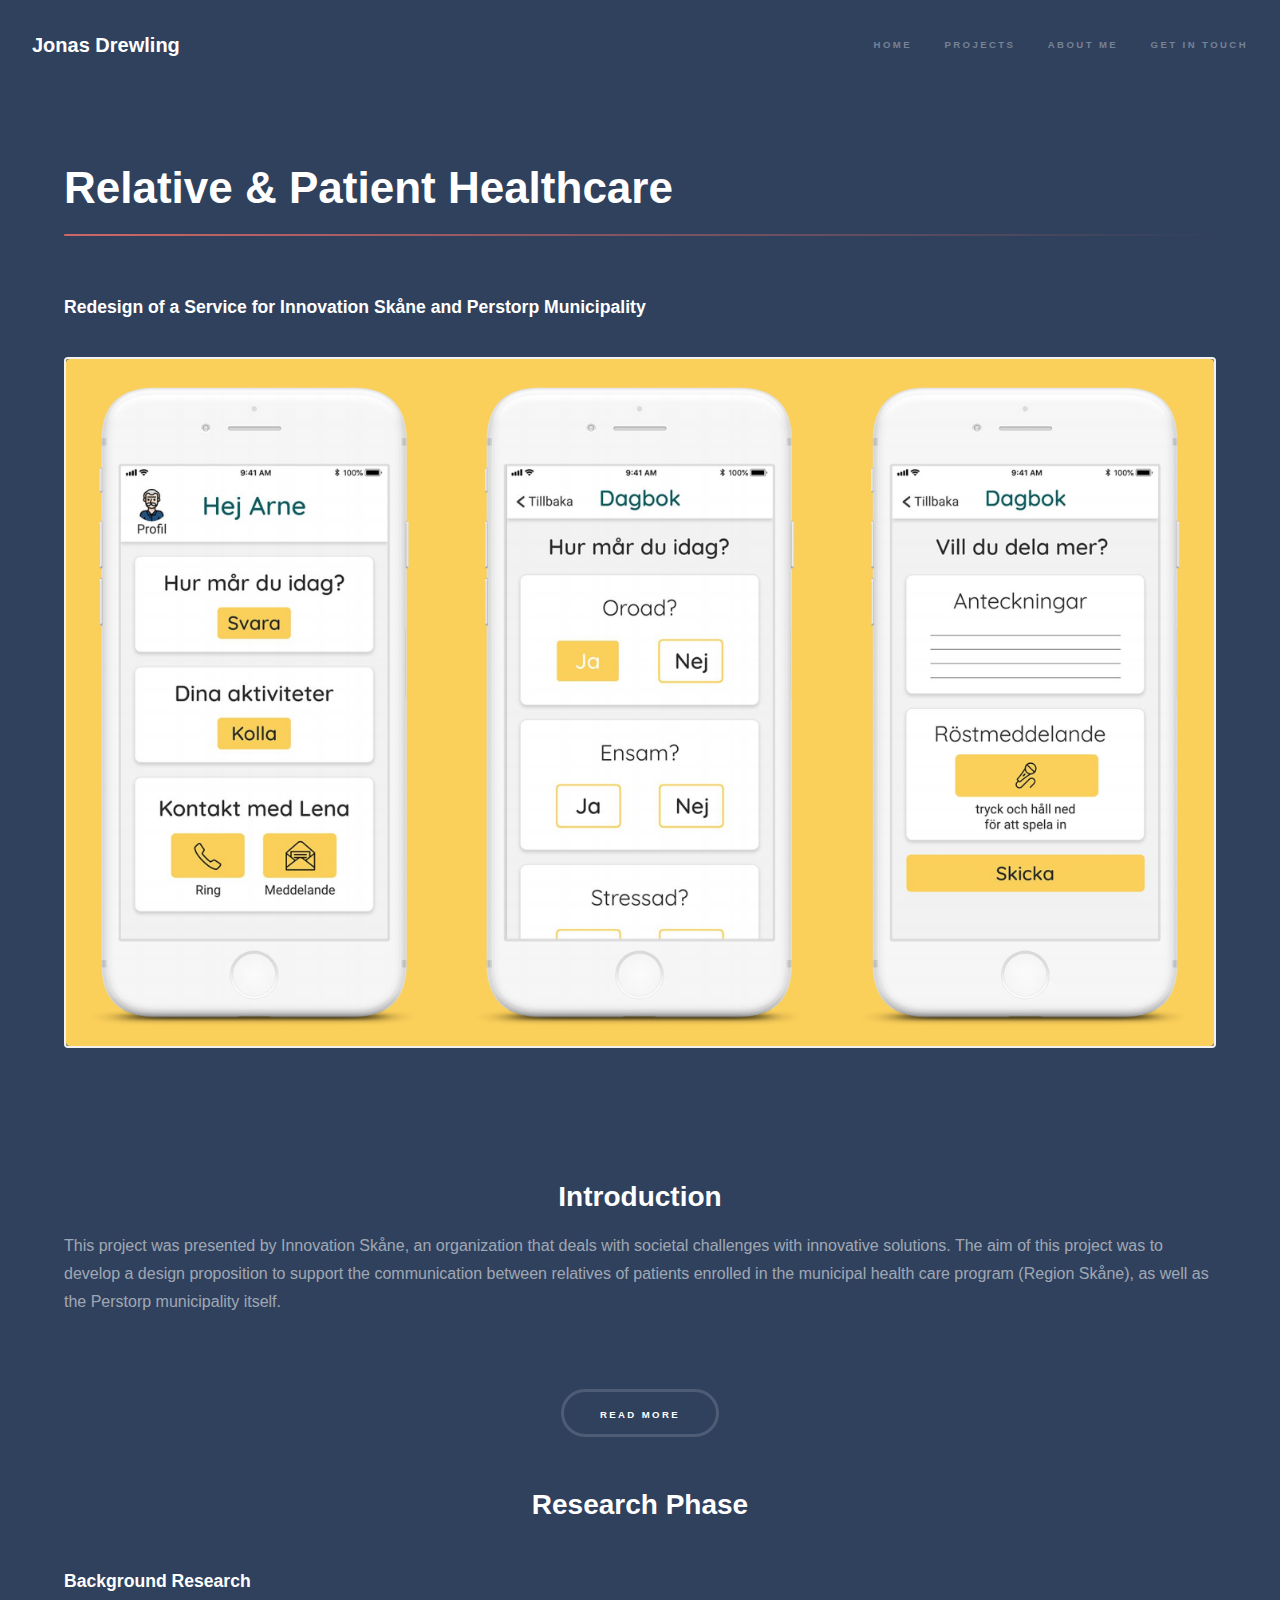
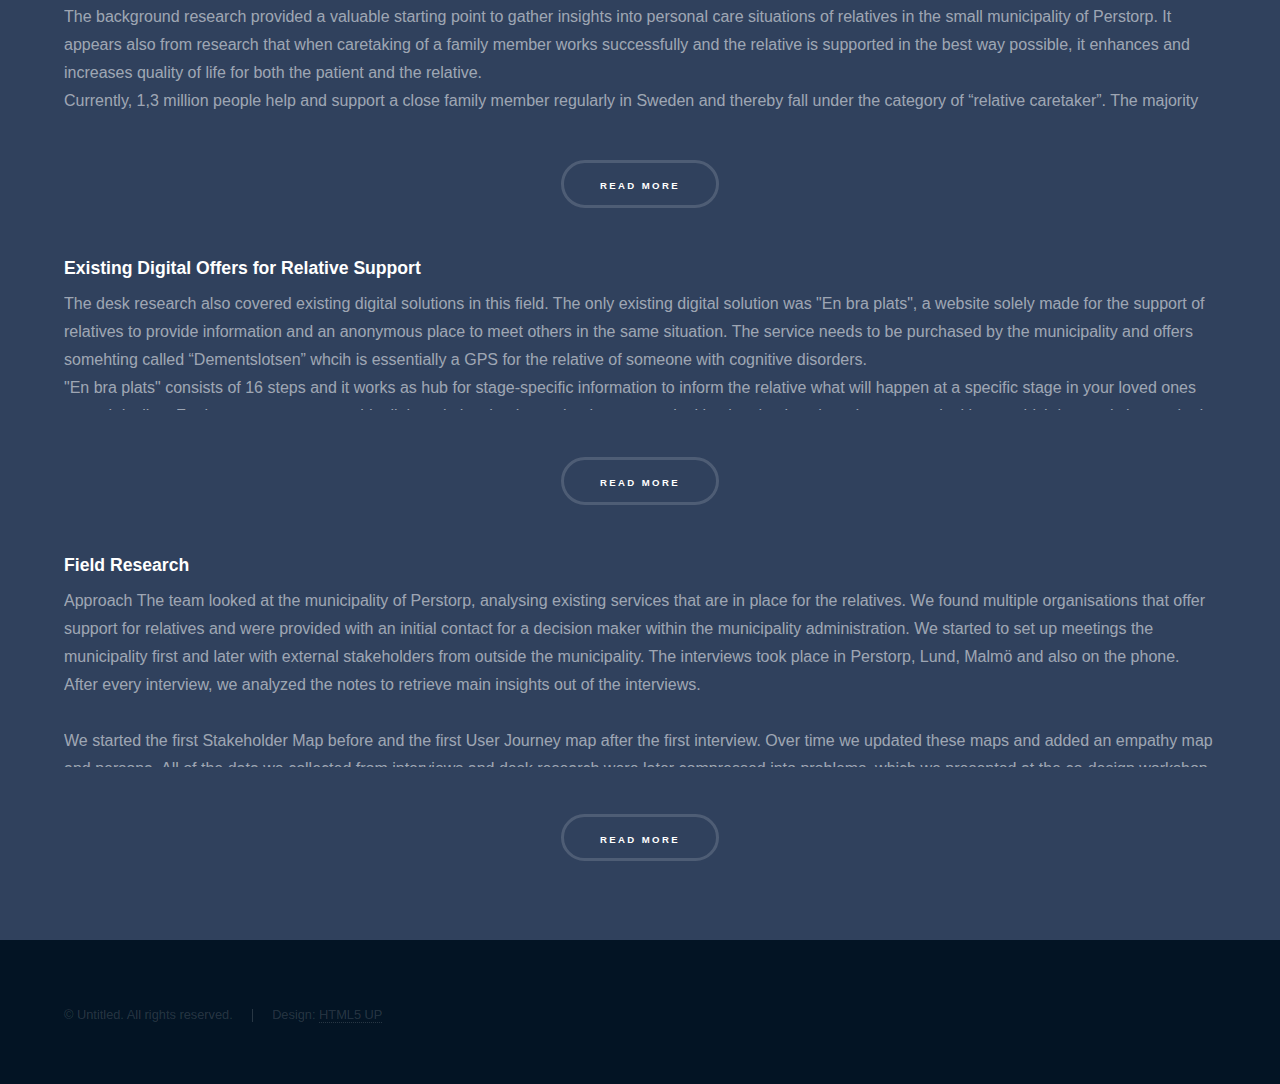
==== commit cc0b0690: "field research text" ====
--- a/generic.html
+++ b/generic.html
@@ -194,6 +194,32 @@
 
 <!-- //////////////////////////////////////// Field Research \\\\\\\\\\\\\\\\\\\\\\\\\\\\\\\\\\\\\\\\ -->
 
+                <h3>Field Research</h3>
+                <p class="expandMoreContent3" id="showMore4">Approach
+                  The team looked at the municipality of Perstorp,
+                  analysing existing services that are in place for
+                  the relatives. We found multiple organisations
+                  that offer support for relatives and were provided
+                  with an initial contact for a decision maker within
+                  the municipality administration. We started to set
+                  up meetings the municipality first and later with
+                  external stakeholders from outside the municipality.
+                  The interviews took place in Perstorp, Lund, Malmö and also on the phone. After every interview,
+                  we analyzed the notes to retrieve main insights
+                  out of the interviews.<br><br>
+                  We started the first Stakeholder Map before and the first User Journey
+                  map after the first interview. Over time we updated these maps and added an empathy map and
+                  persona.
+                  All of the data we collected from interviews
+                  and desk research were later compressed into
+                  problems, which we presented at the co-design
+                  workshop that we held with various participants
+                  in the municipality of Perstorp. At the co-design
+                  workshop we narrowed these problems down
+                  to define focus areas and problem opportunities
+                  with the help of both relatives of patients and
+                  staff of the municipality.</p>
+                  <p class="expandedContent"><span expand-more data-hidetext="Read Less" data-showtext="Read More" data-target="showMore4" class="btn-expand-more">Read More</span></p>
             </div>
 					</section>
 			</div>
--- a/assets/css/main.css
+++ b/assets/css/main.css
@@ -3958,6 +3958,20 @@
 }
 
 .expandMoreContent2.expand-active {
+  height: auto;
+  transition: height 0.5s ease-in-out;
+}
+
+/* Even Longer Read More */
+
+.expandMoreContent3 {
+  height: 180px;
+  overflow: hidden;
+  transition: height 0.5s ease-in-out;
+  position: relative;
+}
+
+.expandMoreContent3.expand-active {
   height: auto;
   transition: height 0.5s ease-in-out;
 }
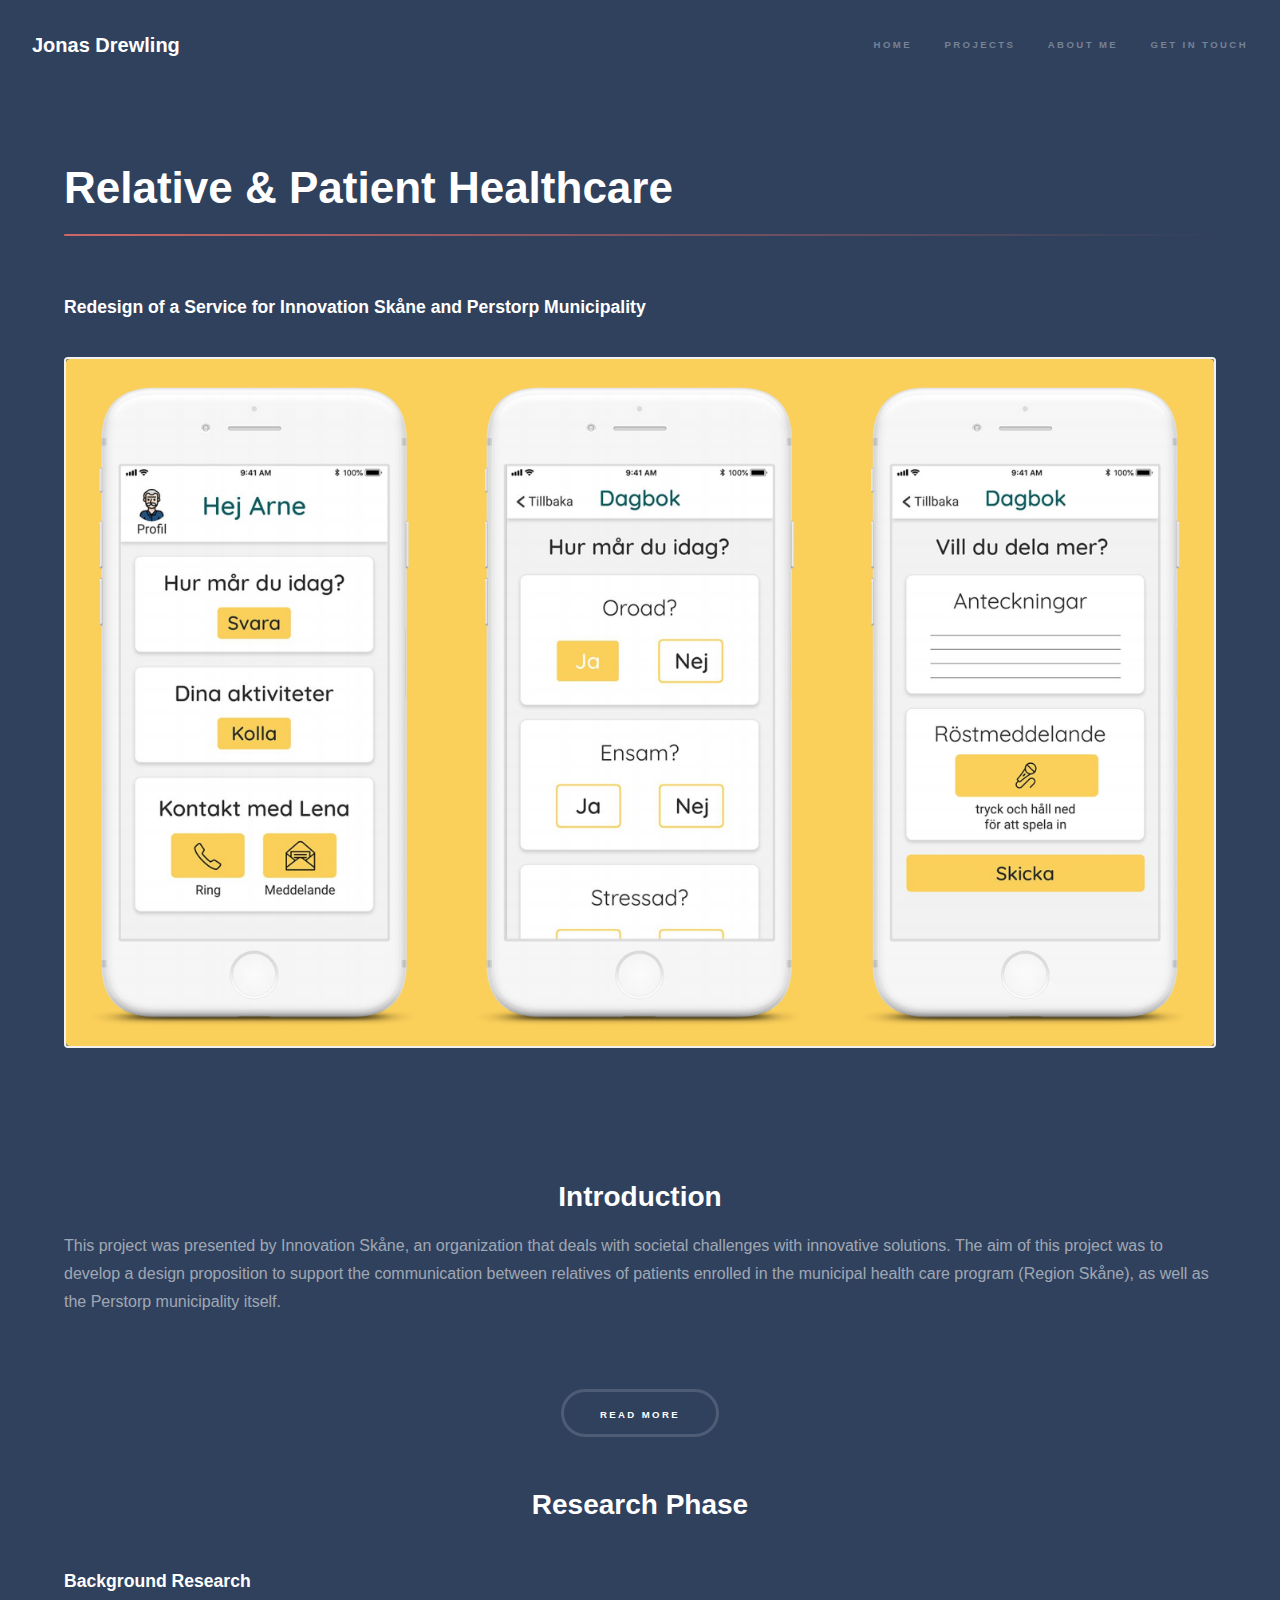
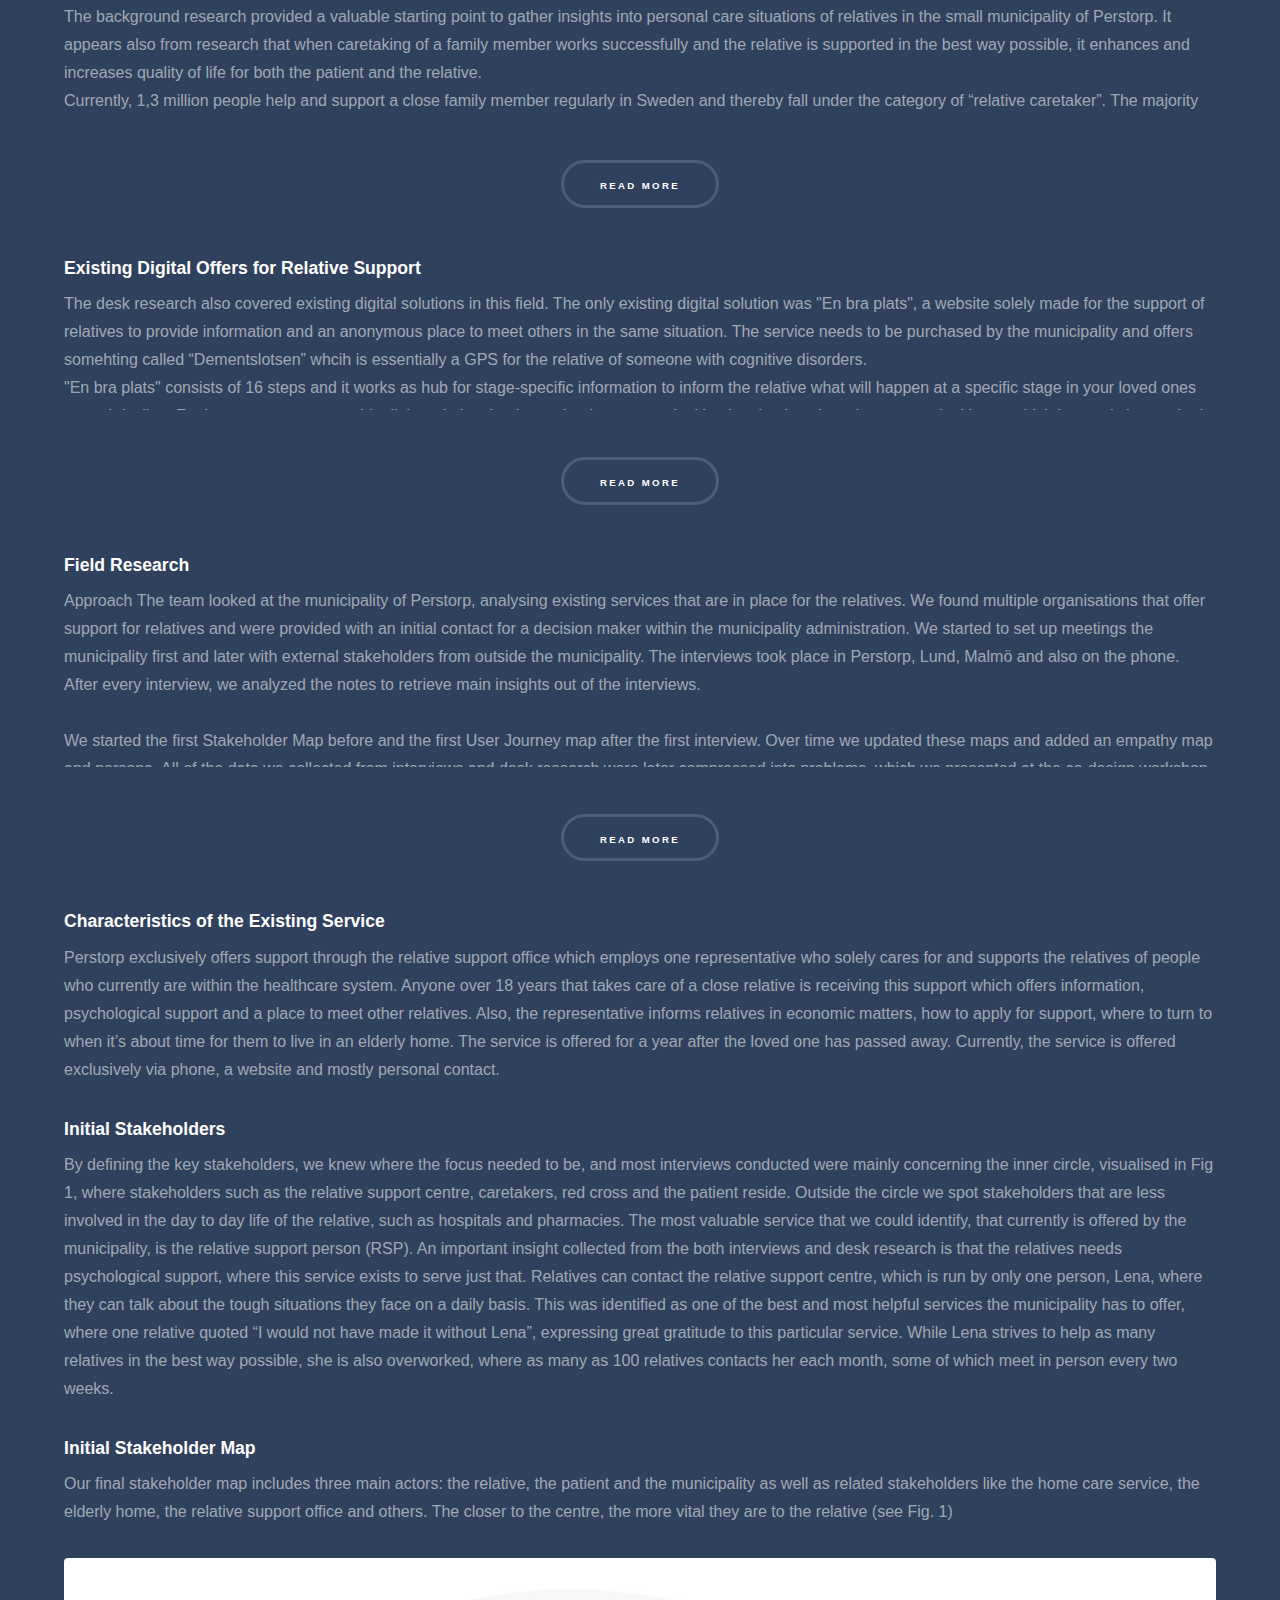
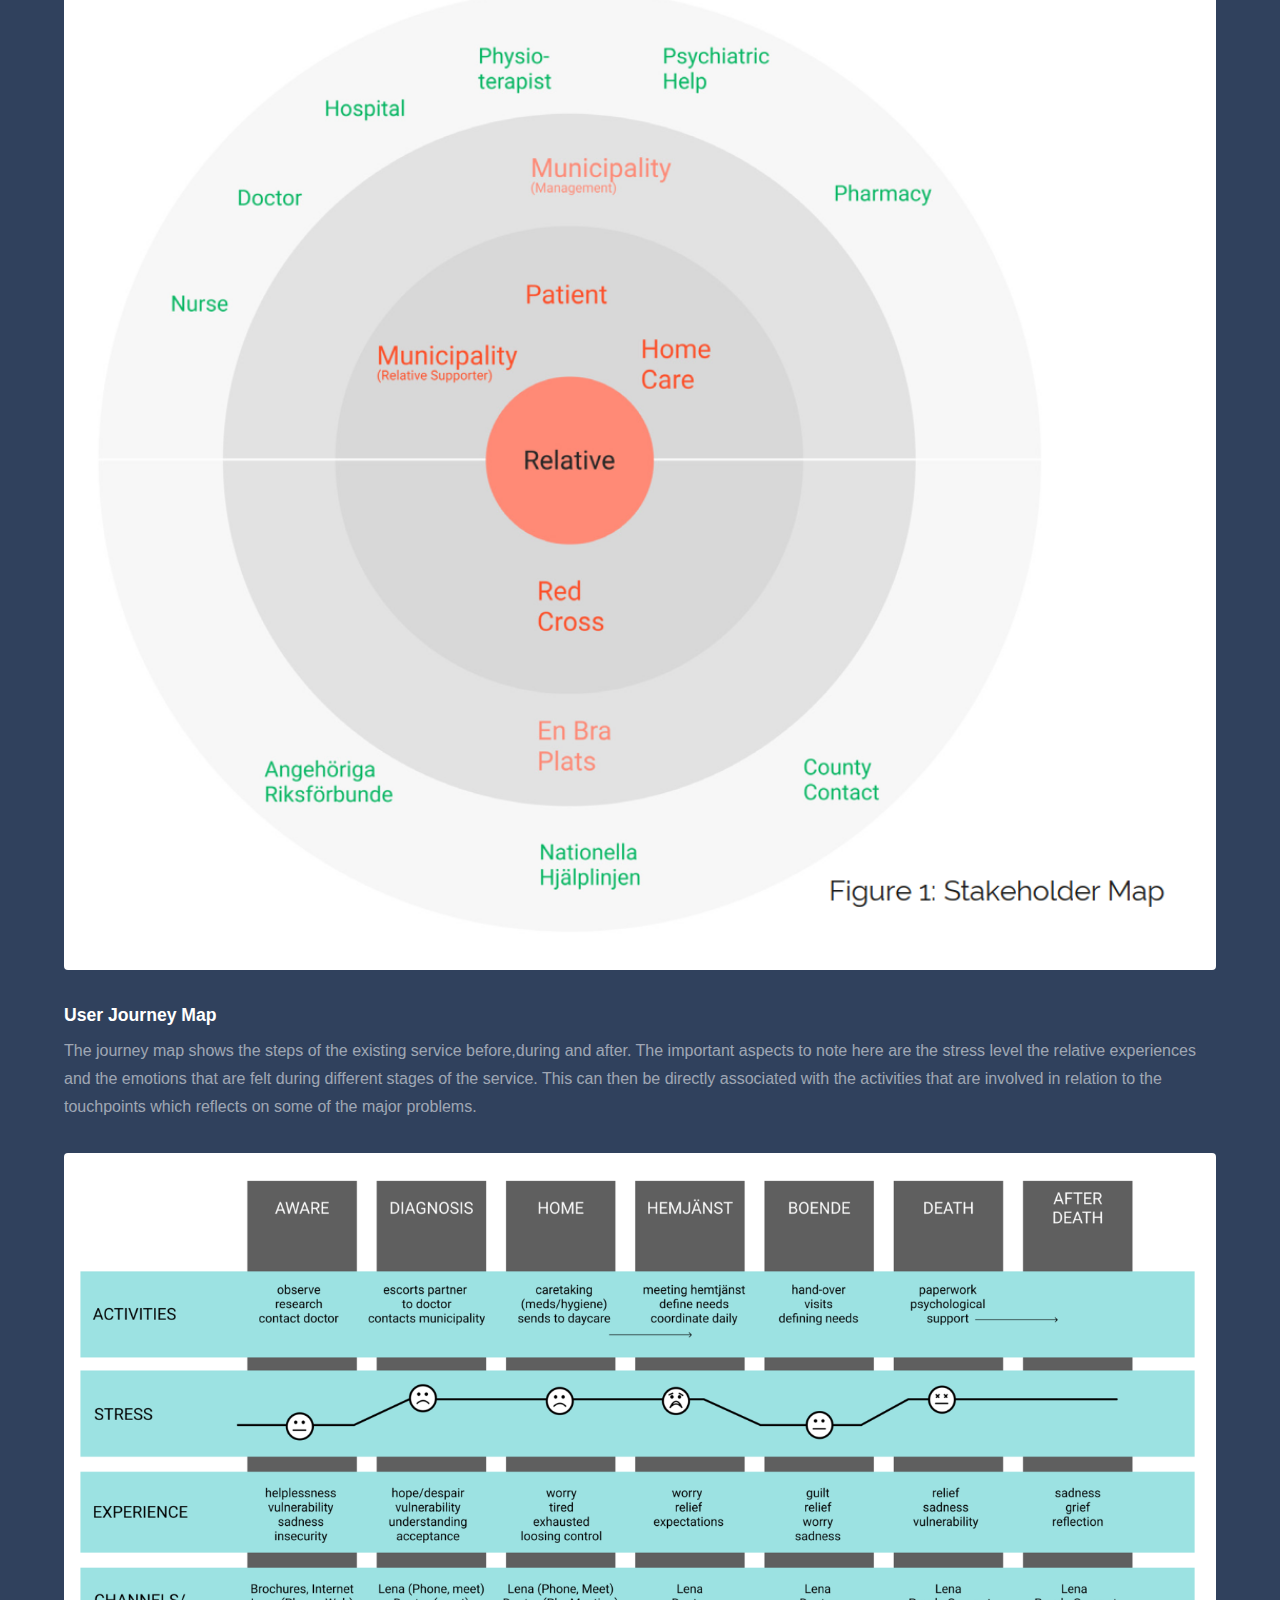
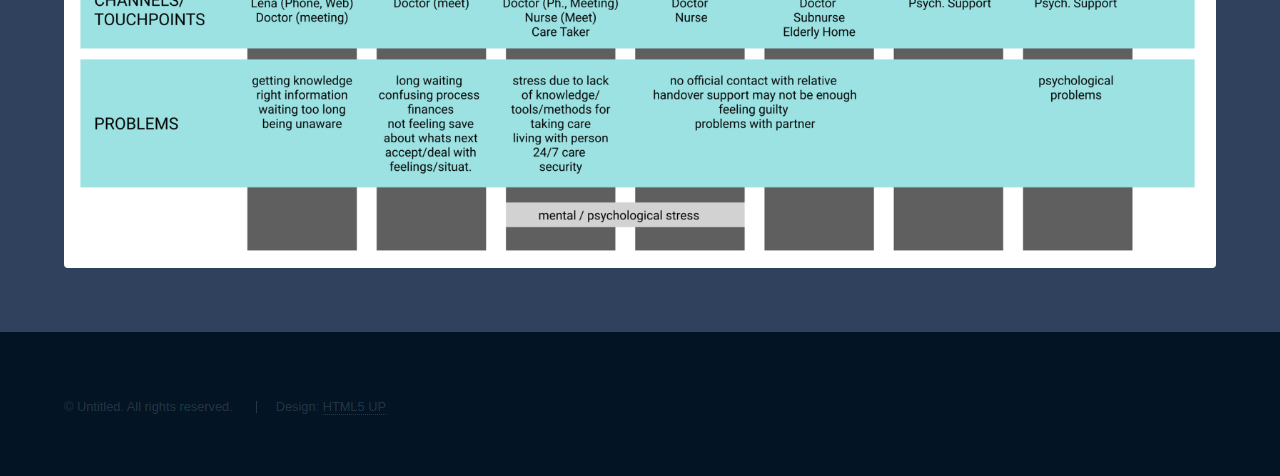
==== commit 9fa00990: "project 01 images" ====
--- a/generic.html
+++ b/generic.html
@@ -1,246 +1,329 @@
 <!DOCTYPE HTML>
 
 <html>
-	<head>
-		<title>Generic - Hyperspace by HTML5 UP</title>
-		<meta charset="utf-8" />
-		<meta name="viewport" content="width=device-width, initial-scale=1, user-scalable=no" />
-		<link rel="stylesheet" href="assets/css/main.css" />
-		<noscript><link rel="stylesheet" href="assets/css/noscript.css" /></noscript>
-	</head>
-	<body class="is-preload">
-
-		<!-- Header -->
-			<header id="header">
-				<a href="index.html" class="title">Jonas Drewling</a>
-				<nav>
-					<ul>
-						<li><a href="index.html">Home</a></li>
-						<li><a href="index.html">Projects</a></li>
-						<li><a href="elements.html">About Me</a></li>
-            <li><a href="elements.html">Get In Touch</a></li>
-					</ul>
-				</nav>
-			</header>
-
-		<!-- Wrapper -->
-			<div id="wrapper">
-
-				<!-- Main -->
-					<section id="main" class="wrapper">
-						<div class="inner">
-							<h1 class="major">Relative & Patient Healthcare</h1>
-              <h3>Redesign of a Service for Innovation Skåne and Perstorp Municipality</h3><br>
-							<span class="image fit"><img src="images/projectTitlePic.png" alt="" /></span>
-						</div>
-<!-- //////////////////////////////////////// INTRODUCTION \\\\\\\\\\\\\\\\\\\\\\\\\\\\\\\\\\\\\\\\ -->
-
-            <div class="inner">
-              <h2 class="headingTwo">Introduction</h2>
-              <p class="expandMoreContent" id="showMore1">
-                This project was presented by Innovation Skåne, an organization that deals with societal challenges with innovative solutions. The aim of this project was to develop a design
-              proposition to support the communication between relatives of patients enrolled in the municipal health care program (Region Skåne), as well as the Perstorp municipality
-              itself.
-              <br><br>
-              The municipal health care program offers
-              support for patients that are over the age of 75,
-              typically suffering from cognitive diseases such as dementia.<br>This project focuses
-              on Perstorp, a municipality with 7,000 residents
-              in the northern region of Skåne, Sweden and is undertaken in collaboration between
-              Malmö University and Innovation Skåne.<br>
-              Caretaking relatives are defined in the framework
-              of this project as stakeholders that care for a close family member more than once per week and
-              typically live with that person in the same household. In our age group, the caretaking relative
-              is hence often times the partner. Field research
-              revealed that in this focus group, cognitive diseases such as dementia and depression are most
-              common, and therefore will be focused on in this
-              project.
-              In order to identify new service design opportunities for our focus group, insights into the
-              ecosystem that surround the caretaking relative
-              including the municipality, the home care service
-              and the relative support center, are gathered
-              through interviews and a co-design workshop,
-              as well as desk research. The summary of
-              the insights is used to propose a redesigned digital
-              service design solution.</p>
-              <p class="expandedContent"><span expand-more data-hidetext="Read Less" data-showtext="Read More" data-target="showMore1" class="btn-expand-more">Read More</span></p>
-
-<!-- //////////////////////////////////////// Research Phase \\\\\\\\\\\\\\\\\\\\\\\\\\\\\\\\\\\\\\\\ -->
-
-              <h2 class="headingTwo">Research Phase</h2><br>
-
-<!-- //////////////////////////////////////// Background Research \\\\\\\\\\\\\\\\\\\\\\\\\\\\\\\\\\\\\\\\ -->
-
-              <h3>Background Research</h3>
-              <p class="expandMoreContent" id="showMore2">The background research provided a valuable starting
-                point to gather insights into personal care situations of relatives in the small municipality of
-                Perstorp. It appears also from research that when
-                caretaking of a family member works successfully and the relative is supported in the best way
-                possible, it enhances and increases quality of life
-                for both the patient and the relative.<br>
-                Currently, 1,3 million people help and support
-                a close family member regularly in Sweden
-                and thereby fall under the category of “relative
-                caretaker”. The majority are part of the working
-                population and their work as caretakers saves
-                the Swedish society 177 billion Swedish kronor
-                every year (NKA, 2016).
-                Sweden introduced the individualized care
-                system in 2009, which is currently in place and
-                assigned the municipalities the obligation and
-                autonomy to support relatives in caretaking
-                of family members (Riksrevisionen, 2017). The
-                criteria for such support are individualisation,
-                flexibility and quality. The government authorized
-                Socialstyrelsen, the social ministry, to guide the
-                municipalities in the implementation and founded a national competence center for capacity
-                building (NKA, 2016).
-                However, the Swedish National Audit Office that
-                is tasked to analyze the impact of national policies, proclaims that the state is not able to address the individual needs of relative caretakers
-                in a flexible way. There are large differences within as well as between municipalities in terms of
-                support offered and municipalities have organized and financed their relative support differently
-                and municipalities have not received enough
-                guidance on how to support relatives (Riksrevisionen, 2017) and reporting and documentation
-                of municipalities has been weak. The needs of
-                relatives have not been fully met, which include
-                both the trust that the partner or family member
-                receives good care and treatment but also to receive individual and flexible support. Care-taking
-                by a relative is voluntary in Sweden, since the
-                state offers an alternative through the social care
-                services. However, as the Swedish National Audit
-                Office’s assessment found through interviews is
-                that many take on more responsibility than they
-                actually want to due to shortcomings in existing
-                health and social care services. Worries about
-                the health and social care for the family member is a major factor for the care-taking person‘s
-                needs. This includes trust in the housing situation, home care, treatment and having educated
-                staff with the right expertise. Many relatives feel
-                that one of the heaviest burdens they have to
-                bear is the coordinating role they often have to
-                take on board for tasks that would otherwise not
-                be taken care of. The carer’s need to be recognised and receive information and knowledge is
-                rarely met in contacts with health and social care
-                services (Riksrevisionen, 2017).
-                Socialstyrelsen, the Swedish National Audit Office as well as the National Competence Center
-                for Relatives found that the best way to support
-                relatives is by providing the close family member
-                the best care possible. In addition, relatives need
-                to know where and which kind of help they can
-                get, how they should apply and which rights they
-                have including support mechanisms such as financial benefits, short term care or adaptation of
-                the home to the new needs of the family member. Also, relatives wish to have a better collaboration between different caretakers in the system
-                so they do not need to coordinate themselves.
-                In addition, relatives seek to get support for
-                themselves too, in form of knowledge and skills
-                around how to take care of the family member but also for oneself. Information about the
-                importance of relatives that take care of a family
-                member needs to be disseminated through the
-                entire health organization.
-                This includes information on how to support
-                relative caretakers best with information and a
-                personalized approach. Similarly, the Swedish
-                National Audit Office interviewees felt that they
-                have had to fight to get the services that their
-                family member requires from the municipalities
-                and that they are at a disadvantage in relation to
-                the municipalities when it comes to knowledge
-                about which service/s their family member is
-                entitled to.
-                Research at Lunds University showed, that relatives taking care of someone with dementia or
-                depression have the highest burden when taking
-                care of that person at home. However, research
-                also revealed that relatives that do care for their
-                family member at home without experiencing
-                high stress have in fact a higher life quality and
-                health then when they do not provide care at
-                home (Wendel, Anna-Mi, 2015)</p>
-                <p class="expandedContent"><span expand-more data-hidetext="Read Less" data-showtext="Read More" data-target="showMore2" class="btn-expand-more">Read More</span></p>
-
-<!-- //////////////////////////////////////// Existing Digital Solutions \\\\\\\\\\\\\\\\\\\\\\\\\\\\\\\\\\\\\\\\ -->
-
-                <h3>Existing Digital Offers for Relative Support</h3>
-                <p class="expandMoreContent2" id="showMore3">The desk research also covered existing digital solutions in this field. The only existing digital solution was "En bra plats", a website solely made for the support of relatives to provide
-                  information and an anonymous place to meet
-                  others in the same situation. The service needs
-                  to be purchased by the municipality and offers
-                  somehting called “Dementslotsen” whcih is essentially
-                  a GPS for the relative of someone with cognitive
-                  disorders.<br>
-                  "En bra plats" consists of 16 steps and it works as
-                    hub for stage-specific information to inform the
-                    relative what will happen at a specific stage in
-                    your loved ones mental decline. For instance one
-                    step could tell the relative that it may be time to
-                    start looking into having shared care, start looking at which homes is best suited, how to/what
-                    kind of help you could get from the municipality,
-                    what is common for a sick person to be doing at
-                    this time or even how to apply for financial aid.
-                    It’s purpose is to help guide the relative through
-                    the massive amount of pitfalls that they could
-                    fall into whilst taking care of someone with a
-                    cognitive disorder. The platform also offers a
-                    feature where they match a relative with someone else who is in the same position to exchange
-                    experiences as well as share best practice. En
-                    bra plats is also used by the caretakers, doctors,
-                    nurses and the people who work in the elderly homes for instance. En bra plats works as a
-                    way for them to get information about specific
-                    cases, they could get into contact with a nurse
-                    or a doctor from a larger municipality which has
-                    had special cases that may not be as common
-                    in small ones and see how they handled it. So
-                    En bra plats works also as a platform between
-                    relatives and professionals.</p>
-                <p class="expandedContent"><span expand-more data-hidetext="Read Less" data-showtext="Read More" data-target="showMore3" class="btn-expand-more">Read More</span></p>
-
-<!-- //////////////////////////////////////// Field Research \\\\\\\\\\\\\\\\\\\\\\\\\\\\\\\\\\\\\\\\ -->
-
-                <h3>Field Research</h3>
-                <p class="expandMoreContent3" id="showMore4">Approach
-                  The team looked at the municipality of Perstorp,
-                  analysing existing services that are in place for
-                  the relatives. We found multiple organisations
-                  that offer support for relatives and were provided
-                  with an initial contact for a decision maker within
-                  the municipality administration. We started to set
-                  up meetings the municipality first and later with
-                  external stakeholders from outside the municipality.
-                  The interviews took place in Perstorp, Lund, Malmö and also on the phone. After every interview,
-                  we analyzed the notes to retrieve main insights
-                  out of the interviews.<br><br>
-                  We started the first Stakeholder Map before and the first User Journey
-                  map after the first interview. Over time we updated these maps and added an empathy map and
-                  persona.
-                  All of the data we collected from interviews
-                  and desk research were later compressed into
-                  problems, which we presented at the co-design
-                  workshop that we held with various participants
-                  in the municipality of Perstorp. At the co-design
-                  workshop we narrowed these problems down
-                  to define focus areas and problem opportunities
-                  with the help of both relatives of patients and
-                  staff of the municipality.</p>
-                  <p class="expandedContent"><span expand-more data-hidetext="Read Less" data-showtext="Read More" data-target="showMore4" class="btn-expand-more">Read More</span></p>
-            </div>
-					</section>
-			</div>
-
-		<!-- Footer -->
-			<footer id="footer" class="wrapper alt">
-				<div class="inner">
-					<ul class="menu">
-						<li>&copy; Untitled. All rights reserved.</li><li>Design: <a href="http://html5up.net">HTML5 UP</a></li>
-					</ul>
-				</div>
-			</footer>
-
-		<!-- Scripts -->
-			<script src="assets/js/jquery.min.js"></script>
-			<script src="assets/js/jquery.scrollex.min.js"></script>
-			<script src="assets/js/jquery.scrolly.min.js"></script>
-			<script src="assets/js/browser.min.js"></script>
-			<script src="assets/js/breakpoints.min.js"></script>
-			<script src="assets/js/util.js"></script>
-			<script src="assets/js/main.js"></script>
-
-	</body>
+
+<head>
+  <title>Generic - Hyperspace by HTML5 UP</title>
+  <meta charset="utf-8" />
+  <meta name="viewport" content="width=device-width, initial-scale=1, user-scalable=no" />
+  <link rel="stylesheet" href="assets/css/main.css" />
+  <noscript>
+    <link rel="stylesheet" href="assets/css/noscript.css" />
+  </noscript>
+</head>
+
+<body class="is-preload">
+
+  <!-- Header -->
+  <header id="header">
+    <a href="index.html" class="title">Jonas Drewling</a>
+    <nav>
+      <ul>
+        <li><a href="index.html">Home</a></li>
+        <li><a href="index.html">Projects</a></li>
+        <li><a href="elements.html">About Me</a></li>
+        <li><a href="elements.html">Get In Touch</a></li>
+      </ul>
+    </nav>
+  </header>
+
+  <!-- Wrapper -->
+  <div id="wrapper">
+
+    <!-- Main -->
+    <section id="main" class="wrapper">
+      <div class="inner">
+        <h1 class="major">Relative & Patient Healthcare</h1>
+        <h3>Redesign of a Service for Innovation Skåne and Perstorp Municipality</h3><br>
+        <span class="image fit border"><img src="images\innovation skåne_img_project page 01_landing_01.png" alt="" /></span>
+      </div>
+      <!-- //////////////////////////////////////// INTRODUCTION \\\\\\\\\\\\\\\\\\\\\\\\\\\\\\\\\\\\\\\\ -->
+
+      <div class="inner">
+        <h2 class="headingTwo">Introduction</h2>
+        <p class="expandMoreContent" id="showMore1">
+          This project was presented by Innovation Skåne, an organization that deals with societal challenges with
+          innovative solutions. The aim of this project was to develop a design
+          proposition to support the communication between relatives of patients enrolled in the municipal health care
+          program (Region Skåne), as well as the Perstorp municipality
+          itself.
+          <br><br>
+          The municipal health care program offers
+          support for patients that are over the age of 75,
+          typically suffering from cognitive diseases such as dementia.<br>This project focuses
+          on Perstorp, a municipality with 7,000 residents
+          in the northern region of Skåne, Sweden and is undertaken in collaboration between
+          Malmö University and Innovation Skåne.<br>
+          Caretaking relatives are defined in the framework
+          of this project as stakeholders that care for a close family member more than once per week and
+          typically live with that person in the same household. In our age group, the caretaking relative
+          is hence often times the partner. Field research
+          revealed that in this focus group, cognitive diseases such as dementia and depression are most
+          common, and therefore will be focused on in this
+          project.
+          In order to identify new service design opportunities for our focus group, insights into the
+          ecosystem that surround the caretaking relative
+          including the municipality, the home care service
+          and the relative support center, are gathered
+          through interviews and a co-design workshop,
+          as well as desk research. The summary of
+          the insights is used to propose a redesigned digital
+          service design solution.
+        </p>
+        <p class="expandedContent"><span expand-more data-hidetext="Read Less" data-showtext="Read More"
+            data-target="showMore1" class="btn-expand-more">Read More</span></p>
+
+        <!-- //////////////////////////////////////// Research Phase \\\\\\\\\\\\\\\\\\\\\\\\\\\\\\\\\\\\\\\\ -->
+
+        <h2 class="headingTwo">Research Phase</h2><br>
+
+        <!-- Background Research -->
+
+        <h3>Background Research</h3>
+        <p class="expandMoreContent" id="showMore2">The background research provided a valuable starting
+          point to gather insights into personal care situations of relatives in the small municipality of
+          Perstorp. It appears also from research that when
+          caretaking of a family member works successfully and the relative is supported in the best way
+          possible, it enhances and increases quality of life
+          for both the patient and the relative.<br>
+          Currently, 1,3 million people help and support
+          a close family member regularly in Sweden
+          and thereby fall under the category of “relative
+          caretaker”. The majority are part of the working
+          population and their work as caretakers saves
+          the Swedish society 177 billion Swedish kronor
+          every year (NKA, 2016).
+          Sweden introduced the individualized care
+          system in 2009, which is currently in place and
+          assigned the municipalities the obligation and
+          autonomy to support relatives in caretaking
+          of family members (Riksrevisionen, 2017). The
+          criteria for such support are individualisation,
+          flexibility and quality. The government authorized
+          Socialstyrelsen, the social ministry, to guide the
+          municipalities in the implementation and founded a national competence center for capacity
+          building (NKA, 2016).
+          However, the Swedish National Audit Office that
+          is tasked to analyze the impact of national policies, proclaims that the state is not able to address the
+          individual needs of relative caretakers
+          in a flexible way. There are large differences within as well as between municipalities in terms of
+          support offered and municipalities have organized and financed their relative support differently
+          and municipalities have not received enough
+          guidance on how to support relatives (Riksrevisionen, 2017) and reporting and documentation
+          of municipalities has been weak. The needs of
+          relatives have not been fully met, which include
+          both the trust that the partner or family member
+          receives good care and treatment but also to receive individual and flexible support. Care-taking
+          by a relative is voluntary in Sweden, since the
+          state offers an alternative through the social care
+          services. However, as the Swedish National Audit
+          Office’s assessment found through interviews is
+          that many take on more responsibility than they
+          actually want to due to shortcomings in existing
+          health and social care services. Worries about
+          the health and social care for the family member is a major factor for the care-taking person‘s
+          needs. This includes trust in the housing situation, home care, treatment and having educated
+          staff with the right expertise. Many relatives feel
+          that one of the heaviest burdens they have to
+          bear is the coordinating role they often have to
+          take on board for tasks that would otherwise not
+          be taken care of. The carer’s need to be recognised and receive information and knowledge is
+          rarely met in contacts with health and social care
+          services (Riksrevisionen, 2017).
+          Socialstyrelsen, the Swedish National Audit Office as well as the National Competence Center
+          for Relatives found that the best way to support
+          relatives is by providing the close family member
+          the best care possible. In addition, relatives need
+          to know where and which kind of help they can
+          get, how they should apply and which rights they
+          have including support mechanisms such as financial benefits, short term care or adaptation of
+          the home to the new needs of the family member. Also, relatives wish to have a better collaboration between
+          different caretakers in the system
+          so they do not need to coordinate themselves.
+          In addition, relatives seek to get support for
+          themselves too, in form of knowledge and skills
+          around how to take care of the family member but also for oneself. Information about the
+          importance of relatives that take care of a family
+          member needs to be disseminated through the
+          entire health organization.
+          This includes information on how to support
+          relative caretakers best with information and a
+          personalized approach. Similarly, the Swedish
+          National Audit Office interviewees felt that they
+          have had to fight to get the services that their
+          family member requires from the municipalities
+          and that they are at a disadvantage in relation to
+          the municipalities when it comes to knowledge
+          about which service/s their family member is
+          entitled to.
+          Research at Lunds University showed, that relatives taking care of someone with dementia or
+          depression have the highest burden when taking
+          care of that person at home. However, research
+          also revealed that relatives that do care for their
+          family member at home without experiencing
+          high stress have in fact a higher life quality and
+          health then when they do not provide care at
+          home (Wendel, Anna-Mi, 2015)</p>
+        <p class="expandedContent"><span expand-more data-hidetext="Read Less" data-showtext="Read More"
+            data-target="showMore2" class="btn-expand-more">Read More</span></p>
+
+        <!-- Existing Digital Solutions -->
+
+        <h3>Existing Digital Offers for Relative Support</h3>
+        <p class="expandMoreContent2" id="showMore3">The desk research also covered existing digital solutions in this
+          field. The only existing digital solution was "En bra plats", a website solely made for the support of
+          relatives to provide
+          information and an anonymous place to meet
+          others in the same situation. The service needs
+          to be purchased by the municipality and offers
+          somehting called “Dementslotsen” whcih is essentially
+          a GPS for the relative of someone with cognitive
+          disorders.<br>
+          "En bra plats" consists of 16 steps and it works as
+          hub for stage-specific information to inform the
+          relative what will happen at a specific stage in
+          your loved ones mental decline. For instance one
+          step could tell the relative that it may be time to
+          start looking into having shared care, start looking at which homes is best suited, how to/what
+          kind of help you could get from the municipality,
+          what is common for a sick person to be doing at
+          this time or even how to apply for financial aid.
+          It’s purpose is to help guide the relative through
+          the massive amount of pitfalls that they could
+          fall into whilst taking care of someone with a
+          cognitive disorder. The platform also offers a
+          feature where they match a relative with someone else who is in the same position to exchange
+          experiences as well as share best practice. En
+          bra plats is also used by the caretakers, doctors,
+          nurses and the people who work in the elderly homes for instance. En bra plats works as a
+          way for them to get information about specific
+          cases, they could get into contact with a nurse
+          or a doctor from a larger municipality which has
+          had special cases that may not be as common
+          in small ones and see how they handled it. So
+          En bra plats works also as a platform between
+          relatives and professionals.</p>
+        <p class="expandedContent"><span expand-more data-hidetext="Read Less" data-showtext="Read More"
+            data-target="showMore3" class="btn-expand-more">Read More</span></p>
+
+        <!-- Field Research -->
+
+        <h3>Field Research</h3>
+        <p class="expandMoreContent3" id="showMore4">Approach
+          The team looked at the municipality of Perstorp,
+          analysing existing services that are in place for
+          the relatives. We found multiple organisations
+          that offer support for relatives and were provided
+          with an initial contact for a decision maker within
+          the municipality administration. We started to set
+          up meetings the municipality first and later with
+          external stakeholders from outside the municipality.
+          The interviews took place in Perstorp, Lund, Malmö and also on the phone. After every interview,
+          we analyzed the notes to retrieve main insights
+          out of the interviews.<br><br>
+          We started the first Stakeholder Map before and the first User Journey
+          map after the first interview. Over time we updated these maps and added an empathy map and
+          persona.
+          All of the data we collected from interviews
+          and desk research were later compressed into
+          problems, which we presented at the co-design
+          workshop that we held with various participants
+          in the municipality of Perstorp. At the co-design
+          workshop we narrowed these problems down
+          to define focus areas and problem opportunities
+          with the help of both relatives of patients and
+          staff of the municipality.</p>
+        <p class="expandedContent"><span expand-more data-hidetext="Read Less" data-showtext="Read More"
+            data-target="showMore4" class="btn-expand-more">Read More</span></p>
+
+        <h3>Characteristics of the Existing Service</h3>
+        <p>Perstorp exclusively offers support through the
+          relative support office which employs one representative who solely cares for and supports
+          the relatives of people who currently are within
+          the healthcare system. Anyone over 18 years
+          that takes care of a close relative is receiving
+          this support which offers information, psychological support and a place to meet other relatives. Also, the
+          representative informs relatives
+          in economic matters, how to apply for support,
+          where to turn to when it’s about time for them
+          to live in an elderly home. The service is offered
+          for a year after the loved one has passed away.
+          Currently, the service is offered exclusively via
+          phone, a website and mostly personal contact.</p>
+
+        <!-- Initial Stakeholders -->
+
+        <h3>Initial Stakeholders</h3>
+        <p>By defining the key stakeholders, we knew
+          where the focus needed to be, and most interviews conducted were mainly concerning the
+          inner circle, visualised in Fig 1, where stakeholders such as the relative support centre,
+          caretakers, red cross and the patient reside.
+          Outside the circle we spot stakeholders that are
+          less involved in the day to day life of the relative, such as hospitals and pharmacies.
+          The most valuable service that we could identify, that currently is offered by the municipality,
+          is the relative support person (RSP). An important insight collected from the both interviews
+          and desk research is that the relatives needs
+          psychological support, where this service exists
+          to serve just that. Relatives can contact the
+          relative support centre, which is run by only
+          one person, Lena, where they can talk about
+          the tough situations they face on a daily basis.
+          This was identified as one of the best and most
+          helpful services the municipality has to offer,
+          where one relative quoted “I would not have
+          made it without Lena”, expressing great gratitude to this particular service. While Lena strives
+          to help as many relatives in the best way possible, she is also overworked, where as many as
+          100 relatives contacts her each month, some of
+          which meet in person every two weeks.</p>
+
+        <!-- Initial Stakeholder Map -->
+
+        <h3>Initial Stakeholder Map</h3>
+        <p>Our final stakeholder map includes three main
+          actors: the relative, the patient and the municipality as well as related stakeholders like the home
+          care service, the elderly home, the relative support office and others. The closer to the centre,
+          the more vital they are to the relative (see Fig. 1)</p>
+        <span class="image fit"><img src="images\innovation skåne_img_initial stakeholder map_original_01.png" alt="" /></span>
+
+        <!-- Potential Alternatives -->
+        <!-- <span class="image fit"><img src="images\innovation skåne_vector_initial stakeholder map_no bg_01.svg" alt="" /></span>
+        <span class="image fit"><img src="images\innovation skåne_vector_initial stakeholder map_yellow bg_01.svg" alt="" /></span>
+        -->
+
+        <!-- User Journey Map -->
+        <h3>User Journey Map</h3>
+        <p>The journey map shows the steps of the existing
+          service before,during and after. The important
+          aspects to note here are the stress level the relative experiences and the emotions that are felt
+          during different stages of the service. This can
+          then be directly associated with the activities that
+          are involved in relation to the touchpoints which
+          reflects on some of the major problems.</p>
+          <span class="image fit"><img src="images/innovation skåne_img_user journey map_original_01.png" alt="" /></span>
+
+      </div>
+    </section>
+  </div>
+
+  <!-- Footer -->
+  <footer id="footer" class="wrapper alt">
+    <div class="inner">
+      <ul class="menu">
+        <li>&copy; Untitled. All rights reserved.</li>
+        <li>Design: <a href="http://html5up.net">HTML5 UP</a></li>
+      </ul>
+    </div>
+  </footer>
+
+  <!-- Scripts -->
+  <script src="assets/js/jquery.min.js"></script>
+  <script src="assets/js/jquery.scrollex.min.js"></script>
+  <script src="assets/js/jquery.scrolly.min.js"></script>
+  <script src="assets/js/browser.min.js"></script>
+  <script src="assets/js/breakpoints.min.js"></script>
+  <script src="assets/js/util.js"></script>
+  <script src="assets/js/main.js"></script>
+
+</body>
+
 </html>--- a/assets/css/main.css
+++ b/assets/css/main.css
@@ -2591,12 +2591,16 @@
 			display: block;
 			margin: 0 0 2em 0;
 			width: 100%;
-/* Added border */
+    }
+
+    /* Added border */
+    
+    .image.fit.border {
       border-radius: 0.25em;
       border-style: solid;
       border-width: 2px;
       border-color: #f1f1f1;
-		}
+    }
 
 			.image.fit img {
 				width: 100%;
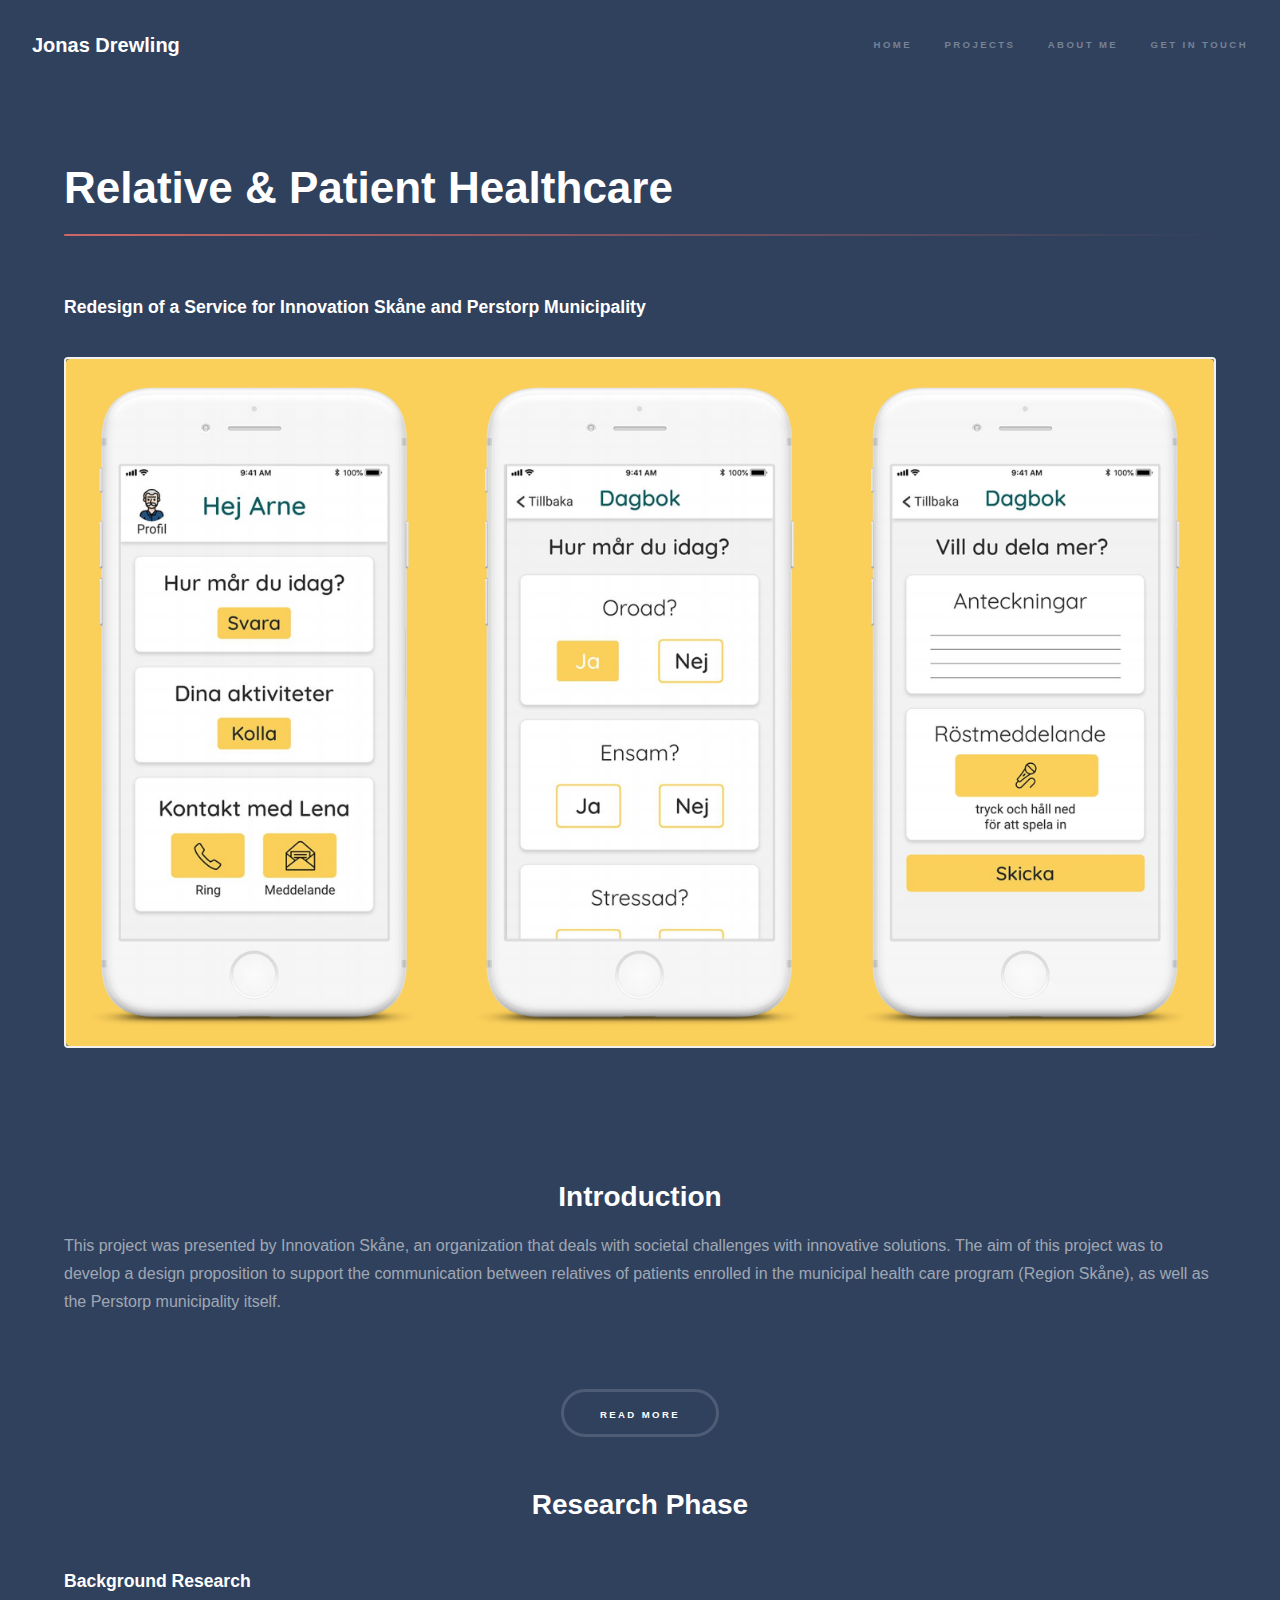
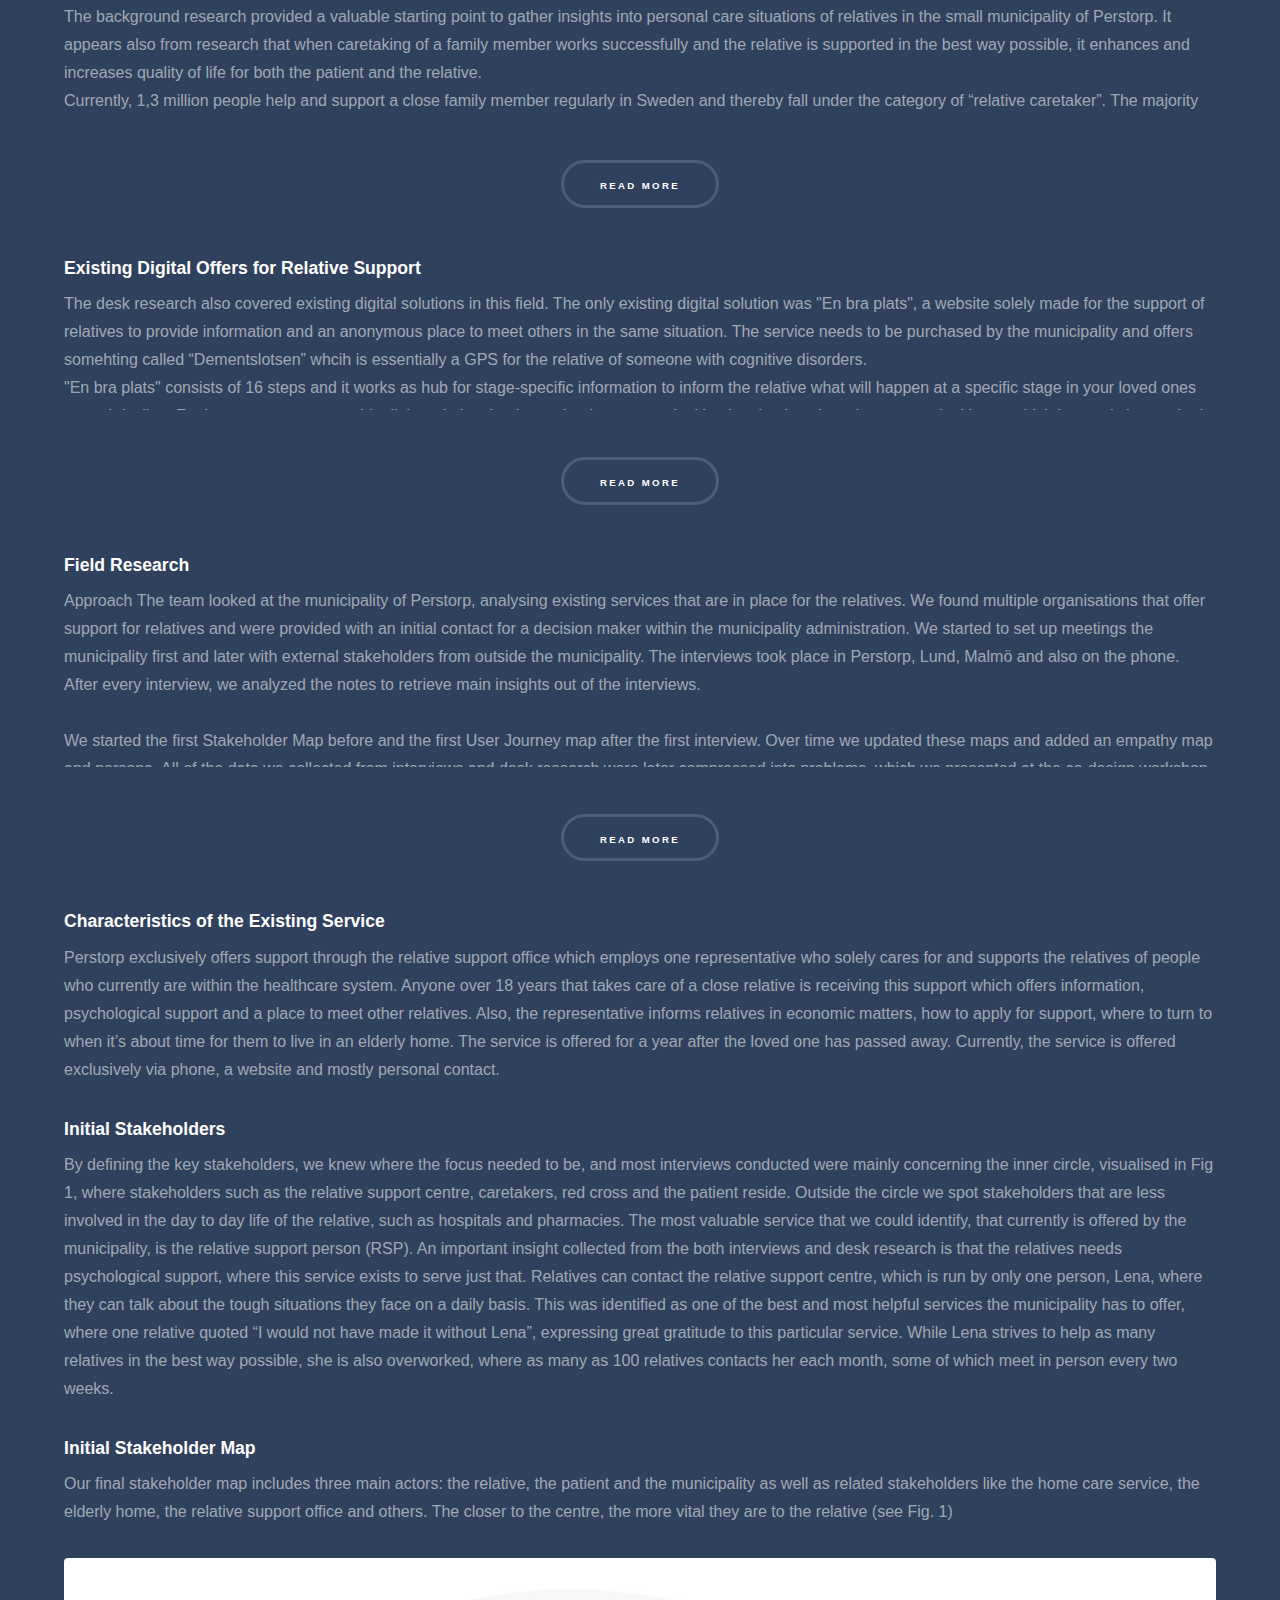
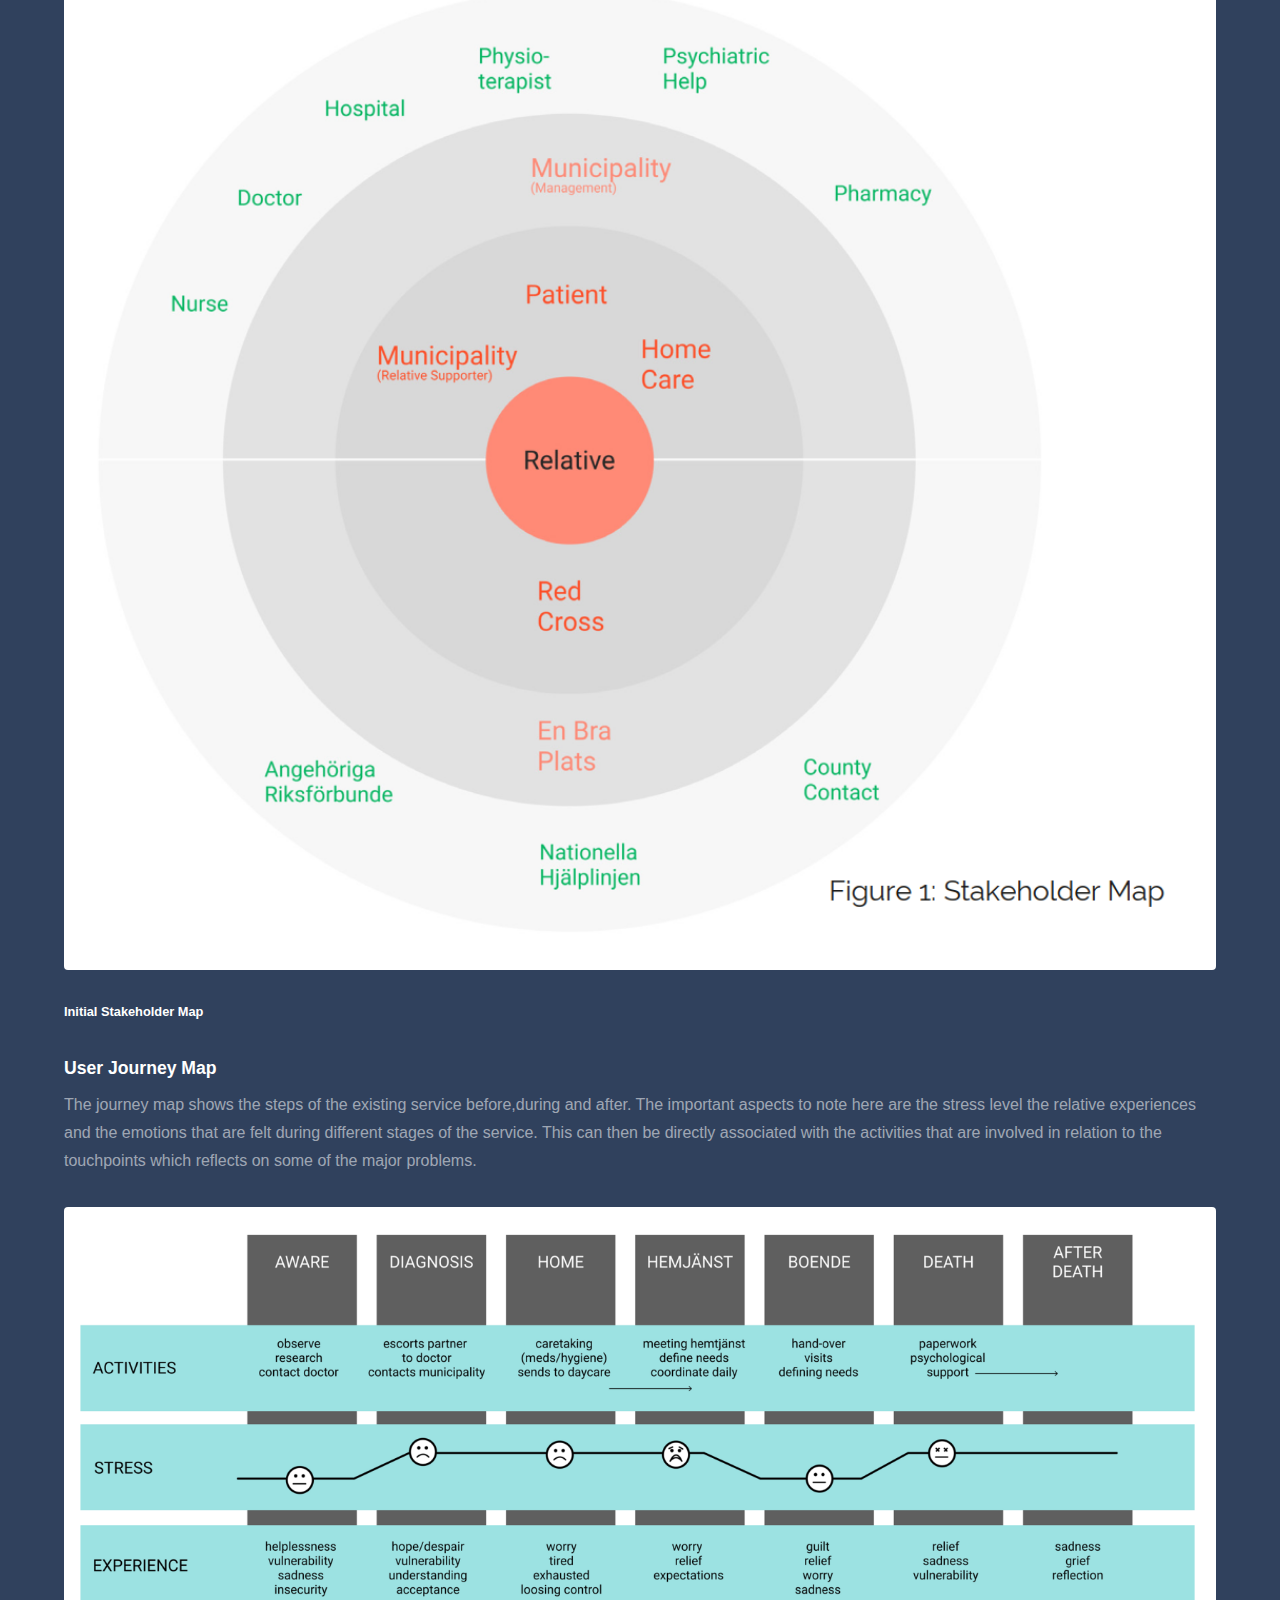
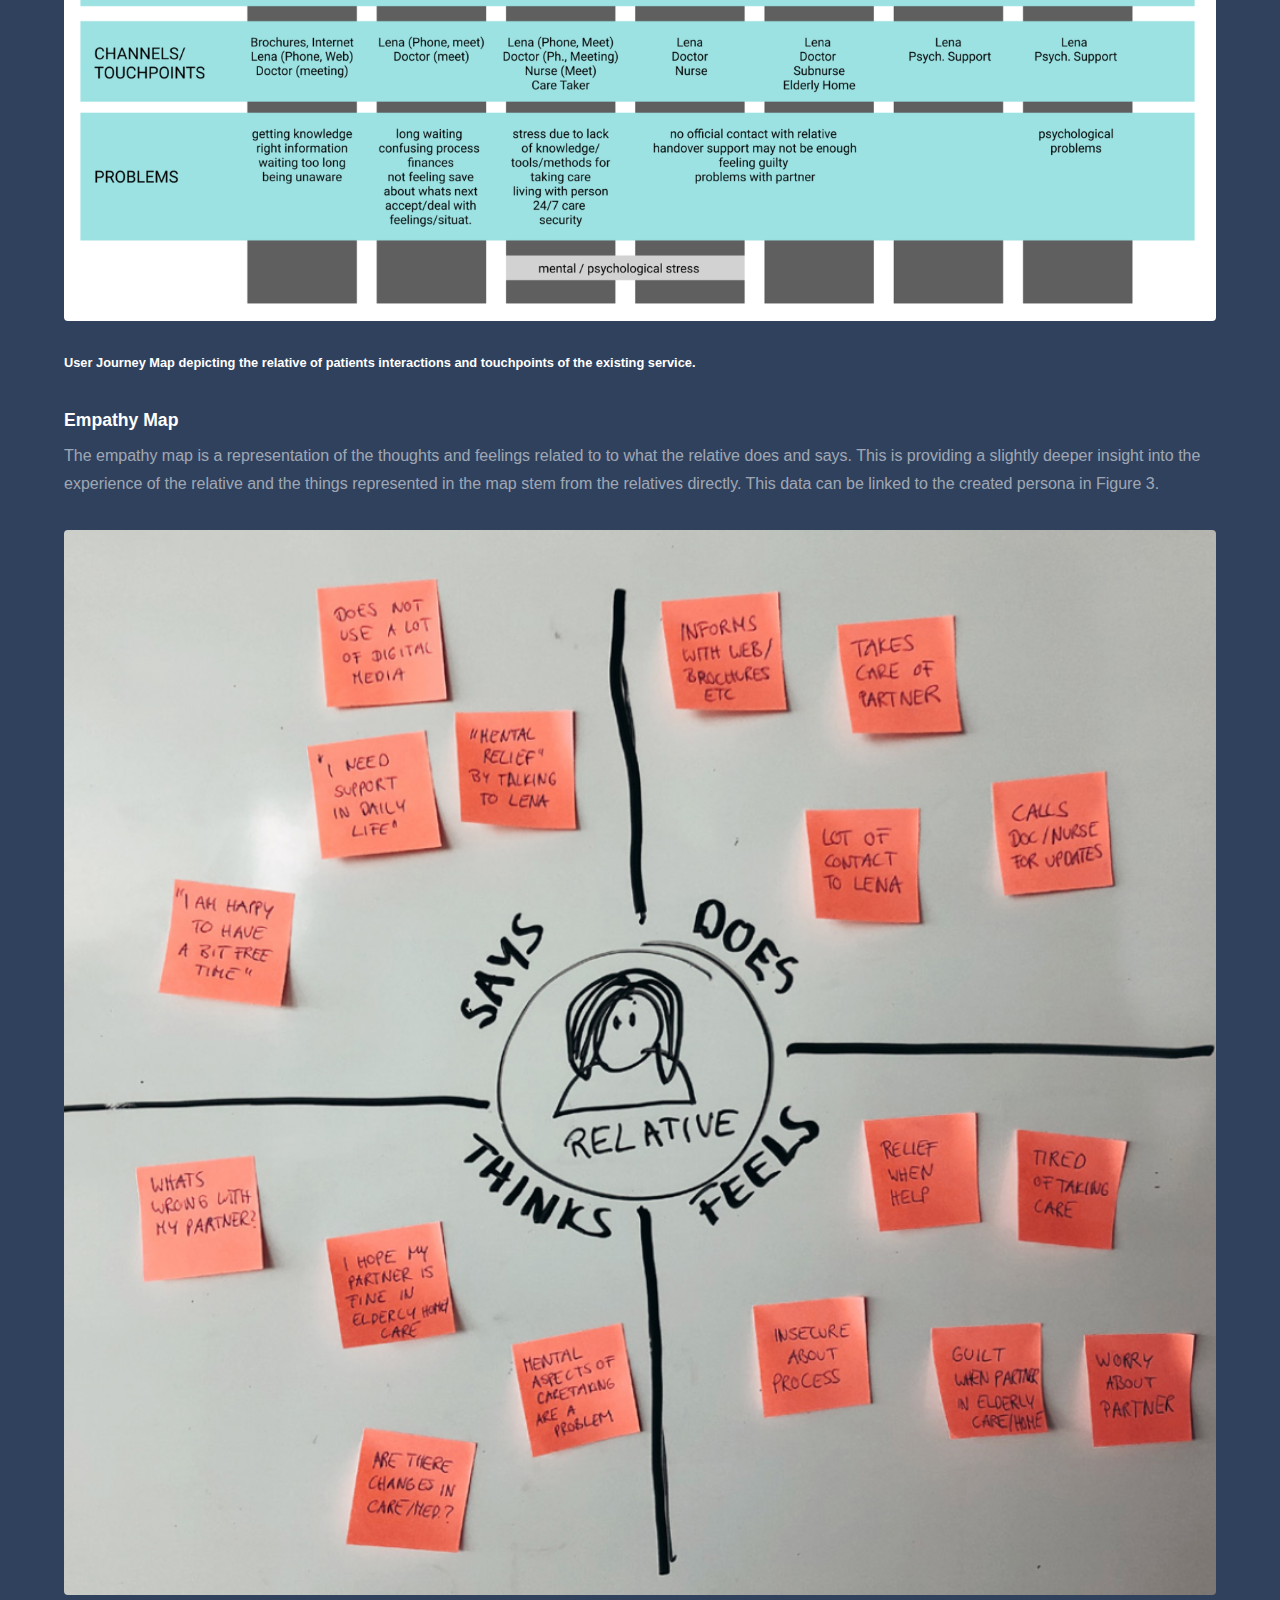
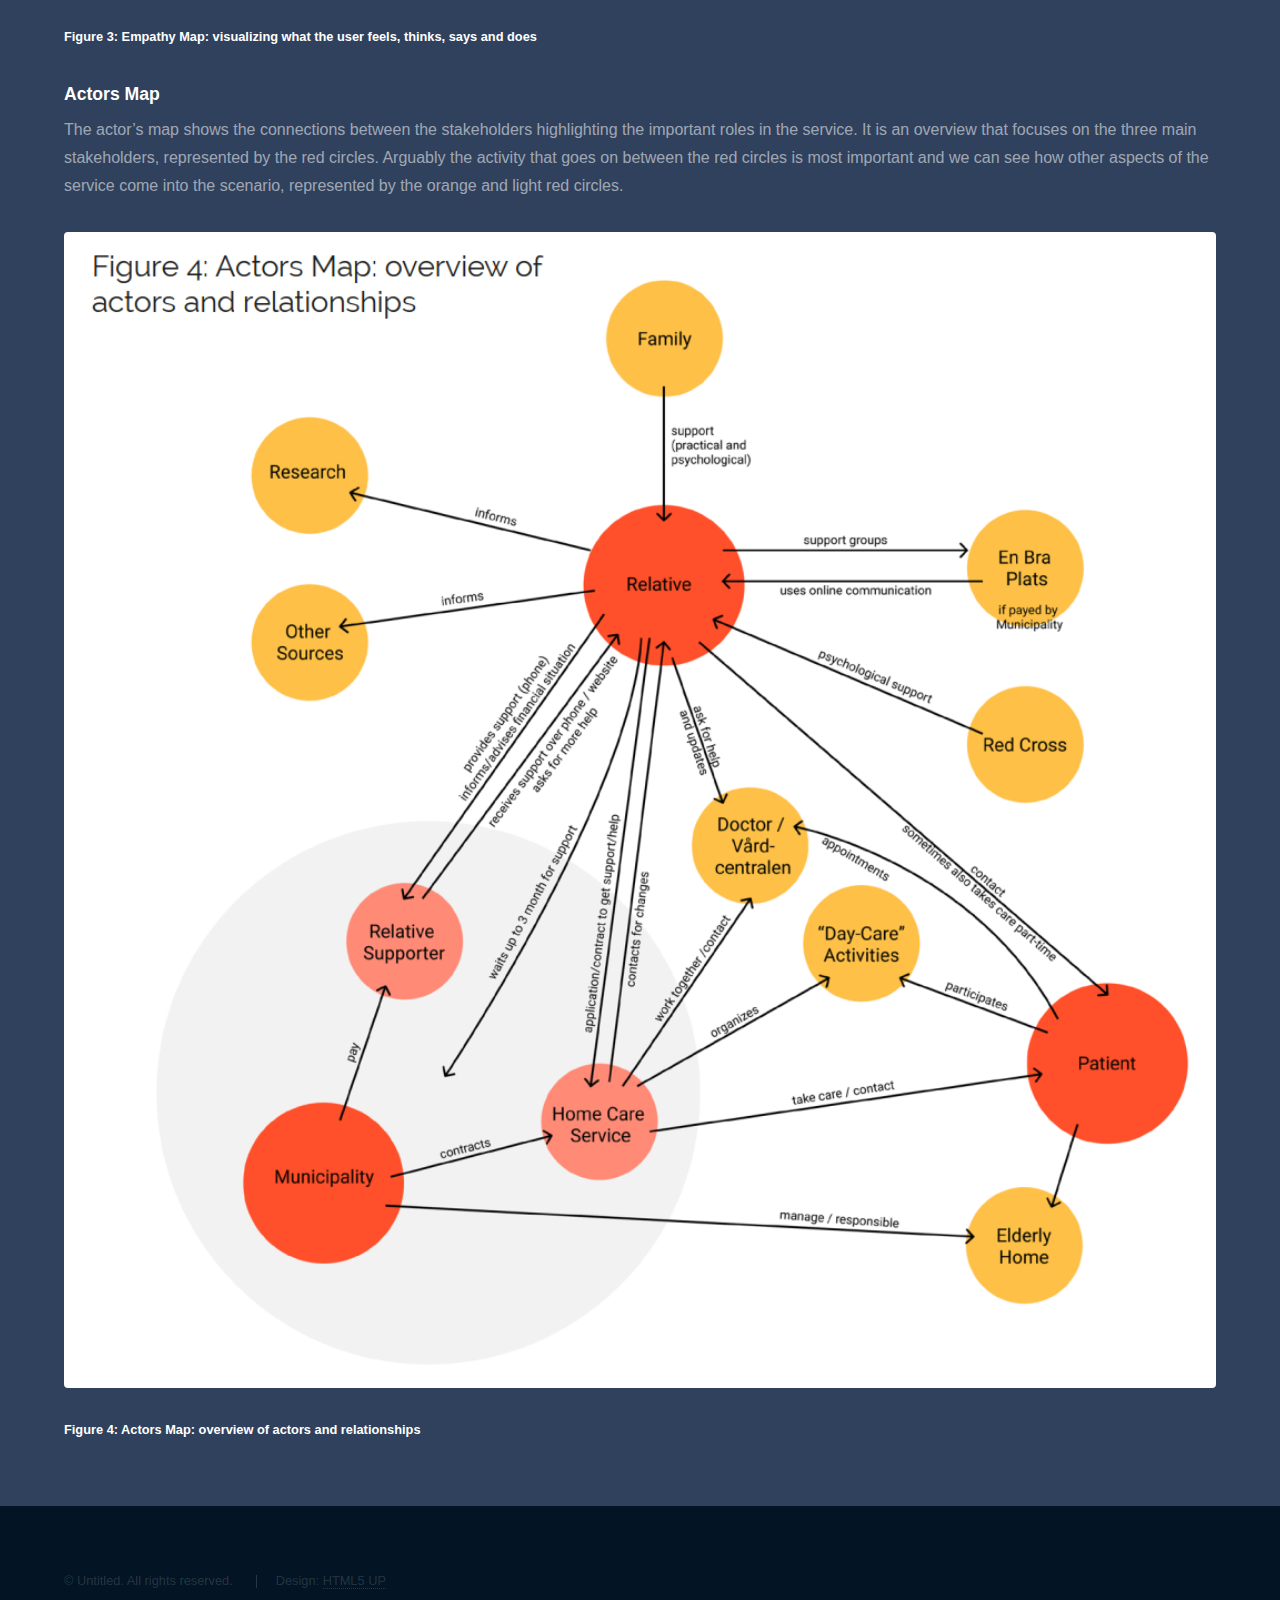
==== commit 8b40bfe0: "project 1 images" ====
--- a/generic.html
+++ b/generic.html
@@ -35,10 +35,11 @@
       <div class="inner">
         <h1 class="major">Relative & Patient Healthcare</h1>
         <h3>Redesign of a Service for Innovation Skåne and Perstorp Municipality</h3><br>
-        <span class="image fit border"><img src="images\innovation skåne_img_project page 01_landing_01.png" alt="" /></span>
+        <span class="image fit border"><img src="images\innovation skåne_img_project page 01_landing_01.png"
+            alt="" /></span>
       </div>
+
       <!-- //////////////////////////////////////// INTRODUCTION \\\\\\\\\\\\\\\\\\\\\\\\\\\\\\\\\\\\\\\\ -->
-
       <div class="inner">
         <h2 class="headingTwo">Introduction</h2>
         <p class="expandMoreContent" id="showMore1">
@@ -74,11 +75,9 @@
             data-target="showMore1" class="btn-expand-more">Read More</span></p>
 
         <!-- //////////////////////////////////////// Research Phase \\\\\\\\\\\\\\\\\\\\\\\\\\\\\\\\\\\\\\\\ -->
-
         <h2 class="headingTwo">Research Phase</h2><br>
 
         <!-- Background Research -->
-
         <h3>Background Research</h3>
         <p class="expandMoreContent" id="showMore2">The background research provided a valuable starting
           point to gather insights into personal care situations of relatives in the small municipality of
@@ -168,7 +167,6 @@
             data-target="showMore2" class="btn-expand-more">Read More</span></p>
 
         <!-- Existing Digital Solutions -->
-
         <h3>Existing Digital Offers for Relative Support</h3>
         <p class="expandMoreContent2" id="showMore3">The desk research also covered existing digital solutions in this
           field. The only existing digital solution was "En bra plats", a website solely made for the support of
@@ -207,7 +205,6 @@
             data-target="showMore3" class="btn-expand-more">Read More</span></p>
 
         <!-- Field Research -->
-
         <h3>Field Research</h3>
         <p class="expandMoreContent3" id="showMore4">Approach
           The team looked at the municipality of Perstorp,
@@ -236,6 +233,7 @@
         <p class="expandedContent"><span expand-more data-hidetext="Read Less" data-showtext="Read More"
             data-target="showMore4" class="btn-expand-more">Read More</span></p>
 
+        <!-- Characteristics of Existing Service -->
         <h3>Characteristics of the Existing Service</h3>
         <p>Perstorp exclusively offers support through the
           relative support office which employs one representative who solely cares for and supports
@@ -252,7 +250,6 @@
           phone, a website and mostly personal contact.</p>
 
         <!-- Initial Stakeholders -->
-
         <h3>Initial Stakeholders</h3>
         <p>By defining the key stakeholders, we knew
           where the focus needed to be, and most interviews conducted were mainly concerning the
@@ -277,13 +274,13 @@
           which meet in person every two weeks.</p>
 
         <!-- Initial Stakeholder Map -->
-
         <h3>Initial Stakeholder Map</h3>
         <p>Our final stakeholder map includes three main
           actors: the relative, the patient and the municipality as well as related stakeholders like the home
           care service, the elderly home, the relative support office and others. The closer to the centre,
           the more vital they are to the relative (see Fig. 1)</p>
         <span class="image fit"><img src="images\innovation skåne_img_initial stakeholder map_original_01.png" alt="" /></span>
+        <h5>Initial Stakeholder Map</h5><br>
 
         <!-- Potential Alternatives -->
         <!-- <span class="image fit"><img src="images\innovation skåne_vector_initial stakeholder map_no bg_01.svg" alt="" /></span>
@@ -299,8 +296,34 @@
           then be directly associated with the activities that
           are involved in relation to the touchpoints which
           reflects on some of the major problems.</p>
-          <span class="image fit"><img src="images/innovation skåne_img_user journey map_original_01.png" alt="" /></span>
-
+        <span class="image fit"><img src="images/innovation skåne_img_user journey map_original_01.png" alt="" /></span>
+        <h5>User Journey Map depicting the relative of patients interactions and touchpoints of the existing service.</h5><br>
+
+        <!-- Emapthy Map-->
+        <h3>Empathy Map</h3>
+        <p>The empathy map is a representation
+          of the thoughts and feelings related to
+          to what the relative does and says. This
+          is providing a slightly deeper insight
+          into the experience of the relative and
+          the things represented in the map
+          stem from the relatives directly. This
+          data can be linked to the created persona in Figure 3.</p>
+        <span class="image fit"><img src="images\innovation skåne_img_empathy map_original_01.png" alt="" /></span>
+        <h5>Figure 3: Empathy Map: visualizing what
+          the user feels, thinks, says and does</h5><br>
+
+        <!-- Actors Map-->
+        <h3>Actors Map</h3>
+        <p>The actor’s map shows the connections between the
+          stakeholders highlighting the important roles in the
+          service. It is an overview that focuses on the three
+          main stakeholders, represented by the red circles.
+          Arguably the activity that goes on between the red
+          circles is most important and we can see how other
+          aspects of the service come into the scenario, represented by the orange and light red circles.</p>
+        <span class="image fit"><img src="images\innovation skåne_img_actors map_original_01.png" alt="" /></span>
+        <h5>Figure 4: Actors Map: overview of actors and relationships</h5><br>
       </div>
     </section>
   </div>
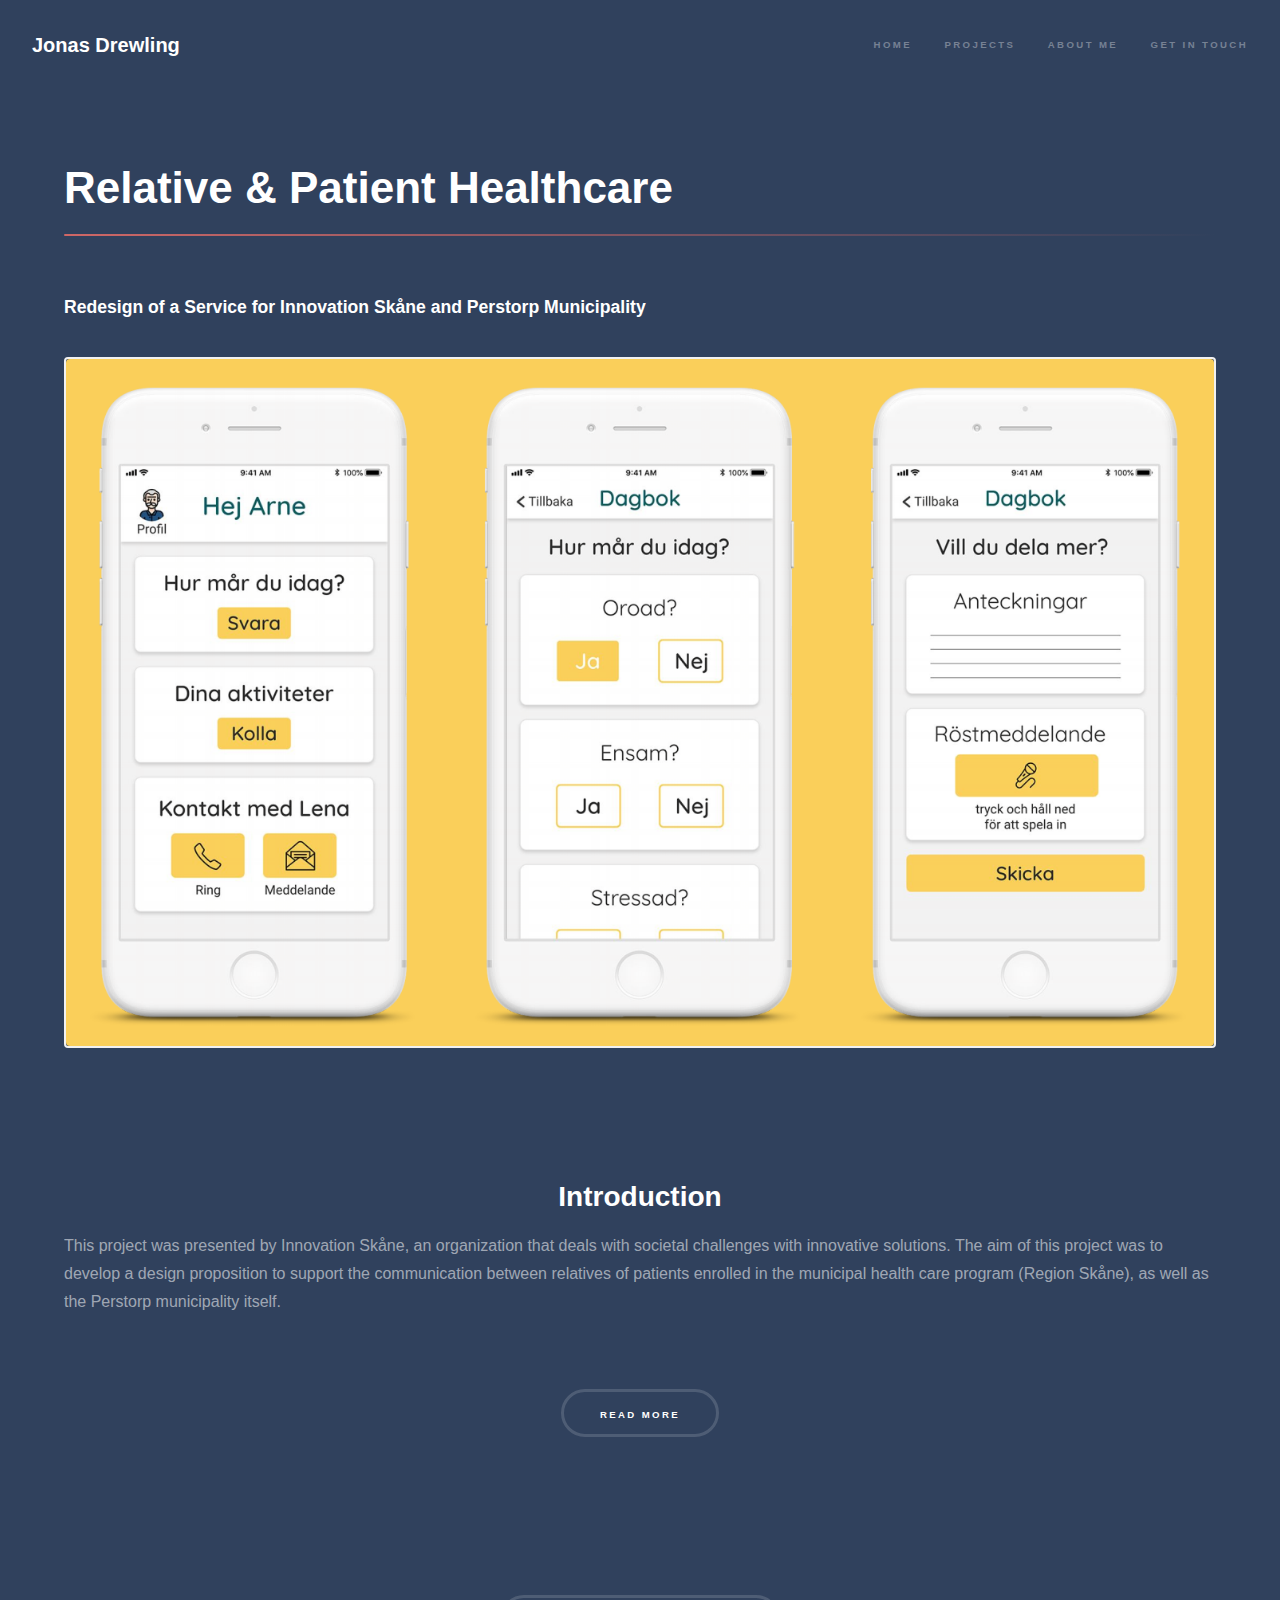
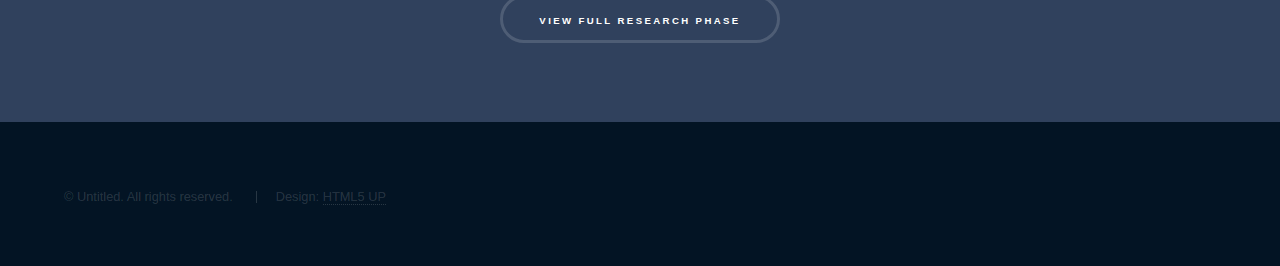
==== commit 4d2724ac: "research phase hidden" ====
--- a/generic.html
+++ b/generic.html
@@ -73,257 +73,263 @@
         </p>
         <p class="expandedContent"><span expand-more data-hidetext="Read Less" data-showtext="Read More"
             data-target="showMore1" class="btn-expand-more">Read More</span></p>
-
-        <!-- //////////////////////////////////////// Research Phase \\\\\\\\\\\\\\\\\\\\\\\\\\\\\\\\\\\\\\\\ -->
-        <h2 class="headingTwo">Research Phase</h2><br>
-
-        <!-- Background Research -->
-        <h3>Background Research</h3>
-        <p class="expandMoreContent" id="showMore2">The background research provided a valuable starting
-          point to gather insights into personal care situations of relatives in the small municipality of
-          Perstorp. It appears also from research that when
-          caretaking of a family member works successfully and the relative is supported in the best way
-          possible, it enhances and increases quality of life
-          for both the patient and the relative.<br>
-          Currently, 1,3 million people help and support
-          a close family member regularly in Sweden
-          and thereby fall under the category of “relative
-          caretaker”. The majority are part of the working
-          population and their work as caretakers saves
-          the Swedish society 177 billion Swedish kronor
-          every year (NKA, 2016).
-          Sweden introduced the individualized care
-          system in 2009, which is currently in place and
-          assigned the municipalities the obligation and
-          autonomy to support relatives in caretaking
-          of family members (Riksrevisionen, 2017). The
-          criteria for such support are individualisation,
-          flexibility and quality. The government authorized
-          Socialstyrelsen, the social ministry, to guide the
-          municipalities in the implementation and founded a national competence center for capacity
-          building (NKA, 2016).
-          However, the Swedish National Audit Office that
-          is tasked to analyze the impact of national policies, proclaims that the state is not able to address the
-          individual needs of relative caretakers
-          in a flexible way. There are large differences within as well as between municipalities in terms of
-          support offered and municipalities have organized and financed their relative support differently
-          and municipalities have not received enough
-          guidance on how to support relatives (Riksrevisionen, 2017) and reporting and documentation
-          of municipalities has been weak. The needs of
-          relatives have not been fully met, which include
-          both the trust that the partner or family member
-          receives good care and treatment but also to receive individual and flexible support. Care-taking
-          by a relative is voluntary in Sweden, since the
-          state offers an alternative through the social care
-          services. However, as the Swedish National Audit
-          Office’s assessment found through interviews is
-          that many take on more responsibility than they
-          actually want to due to shortcomings in existing
-          health and social care services. Worries about
-          the health and social care for the family member is a major factor for the care-taking person‘s
-          needs. This includes trust in the housing situation, home care, treatment and having educated
-          staff with the right expertise. Many relatives feel
-          that one of the heaviest burdens they have to
-          bear is the coordinating role they often have to
-          take on board for tasks that would otherwise not
-          be taken care of. The carer’s need to be recognised and receive information and knowledge is
-          rarely met in contacts with health and social care
-          services (Riksrevisionen, 2017).
-          Socialstyrelsen, the Swedish National Audit Office as well as the National Competence Center
-          for Relatives found that the best way to support
-          relatives is by providing the close family member
-          the best care possible. In addition, relatives need
-          to know where and which kind of help they can
-          get, how they should apply and which rights they
-          have including support mechanisms such as financial benefits, short term care or adaptation of
-          the home to the new needs of the family member. Also, relatives wish to have a better collaboration between
-          different caretakers in the system
-          so they do not need to coordinate themselves.
-          In addition, relatives seek to get support for
-          themselves too, in form of knowledge and skills
-          around how to take care of the family member but also for oneself. Information about the
-          importance of relatives that take care of a family
-          member needs to be disseminated through the
-          entire health organization.
-          This includes information on how to support
-          relative caretakers best with information and a
-          personalized approach. Similarly, the Swedish
-          National Audit Office interviewees felt that they
-          have had to fight to get the services that their
-          family member requires from the municipalities
-          and that they are at a disadvantage in relation to
-          the municipalities when it comes to knowledge
-          about which service/s their family member is
-          entitled to.
-          Research at Lunds University showed, that relatives taking care of someone with dementia or
-          depression have the highest burden when taking
-          care of that person at home. However, research
-          also revealed that relatives that do care for their
-          family member at home without experiencing
-          high stress have in fact a higher life quality and
-          health then when they do not provide care at
-          home (Wendel, Anna-Mi, 2015)</p>
-        <p class="expandedContent"><span expand-more data-hidetext="Read Less" data-showtext="Read More"
-            data-target="showMore2" class="btn-expand-more">Read More</span></p>
-
-        <!-- Existing Digital Solutions -->
-        <h3>Existing Digital Offers for Relative Support</h3>
-        <p class="expandMoreContent2" id="showMore3">The desk research also covered existing digital solutions in this
-          field. The only existing digital solution was "En bra plats", a website solely made for the support of
-          relatives to provide
-          information and an anonymous place to meet
-          others in the same situation. The service needs
-          to be purchased by the municipality and offers
-          somehting called “Dementslotsen” whcih is essentially
-          a GPS for the relative of someone with cognitive
-          disorders.<br>
-          "En bra plats" consists of 16 steps and it works as
-          hub for stage-specific information to inform the
-          relative what will happen at a specific stage in
-          your loved ones mental decline. For instance one
-          step could tell the relative that it may be time to
-          start looking into having shared care, start looking at which homes is best suited, how to/what
-          kind of help you could get from the municipality,
-          what is common for a sick person to be doing at
-          this time or even how to apply for financial aid.
-          It’s purpose is to help guide the relative through
-          the massive amount of pitfalls that they could
-          fall into whilst taking care of someone with a
-          cognitive disorder. The platform also offers a
-          feature where they match a relative with someone else who is in the same position to exchange
-          experiences as well as share best practice. En
-          bra plats is also used by the caretakers, doctors,
-          nurses and the people who work in the elderly homes for instance. En bra plats works as a
-          way for them to get information about specific
-          cases, they could get into contact with a nurse
-          or a doctor from a larger municipality which has
-          had special cases that may not be as common
-          in small ones and see how they handled it. So
-          En bra plats works also as a platform between
-          relatives and professionals.</p>
-        <p class="expandedContent"><span expand-more data-hidetext="Read Less" data-showtext="Read More"
-            data-target="showMore3" class="btn-expand-more">Read More</span></p>
-
-        <!-- Field Research -->
-        <h3>Field Research</h3>
-        <p class="expandMoreContent3" id="showMore4">Approach
-          The team looked at the municipality of Perstorp,
-          analysing existing services that are in place for
-          the relatives. We found multiple organisations
-          that offer support for relatives and were provided
-          with an initial contact for a decision maker within
-          the municipality administration. We started to set
-          up meetings the municipality first and later with
-          external stakeholders from outside the municipality.
-          The interviews took place in Perstorp, Lund, Malmö and also on the phone. After every interview,
-          we analyzed the notes to retrieve main insights
-          out of the interviews.<br><br>
-          We started the first Stakeholder Map before and the first User Journey
-          map after the first interview. Over time we updated these maps and added an empathy map and
-          persona.
-          All of the data we collected from interviews
-          and desk research were later compressed into
-          problems, which we presented at the co-design
-          workshop that we held with various participants
-          in the municipality of Perstorp. At the co-design
-          workshop we narrowed these problems down
-          to define focus areas and problem opportunities
-          with the help of both relatives of patients and
-          staff of the municipality.</p>
-        <p class="expandedContent"><span expand-more data-hidetext="Read Less" data-showtext="Read More"
-            data-target="showMore4" class="btn-expand-more">Read More</span></p>
-
-        <!-- Characteristics of Existing Service -->
-        <h3>Characteristics of the Existing Service</h3>
-        <p>Perstorp exclusively offers support through the
-          relative support office which employs one representative who solely cares for and supports
-          the relatives of people who currently are within
-          the healthcare system. Anyone over 18 years
-          that takes care of a close relative is receiving
-          this support which offers information, psychological support and a place to meet other relatives. Also, the
-          representative informs relatives
-          in economic matters, how to apply for support,
-          where to turn to when it’s about time for them
-          to live in an elderly home. The service is offered
-          for a year after the loved one has passed away.
-          Currently, the service is offered exclusively via
-          phone, a website and mostly personal contact.</p>
-
-        <!-- Initial Stakeholders -->
-        <h3>Initial Stakeholders</h3>
-        <p>By defining the key stakeholders, we knew
-          where the focus needed to be, and most interviews conducted were mainly concerning the
-          inner circle, visualised in Fig 1, where stakeholders such as the relative support centre,
-          caretakers, red cross and the patient reside.
-          Outside the circle we spot stakeholders that are
-          less involved in the day to day life of the relative, such as hospitals and pharmacies.
-          The most valuable service that we could identify, that currently is offered by the municipality,
-          is the relative support person (RSP). An important insight collected from the both interviews
-          and desk research is that the relatives needs
-          psychological support, where this service exists
-          to serve just that. Relatives can contact the
-          relative support centre, which is run by only
-          one person, Lena, where they can talk about
-          the tough situations they face on a daily basis.
-          This was identified as one of the best and most
-          helpful services the municipality has to offer,
-          where one relative quoted “I would not have
-          made it without Lena”, expressing great gratitude to this particular service. While Lena strives
-          to help as many relatives in the best way possible, she is also overworked, where as many as
-          100 relatives contacts her each month, some of
-          which meet in person every two weeks.</p>
-
-        <!-- Initial Stakeholder Map -->
-        <h3>Initial Stakeholder Map</h3>
-        <p>Our final stakeholder map includes three main
-          actors: the relative, the patient and the municipality as well as related stakeholders like the home
-          care service, the elderly home, the relative support office and others. The closer to the centre,
-          the more vital they are to the relative (see Fig. 1)</p>
-        <span class="image fit"><img src="images\innovation skåne_img_initial stakeholder map_original_01.png" alt="" /></span>
-        <h5>Initial Stakeholder Map</h5><br>
-
-        <!-- Potential Alternatives -->
-        <!-- <span class="image fit"><img src="images\innovation skåne_vector_initial stakeholder map_no bg_01.svg" alt="" /></span>
+      </div>
+
+      <!-- //////////////////////////////////////// Research Phase Full \\\\\\\\\\\\\\\\\\\\\\\\\\\\\\\\\\\\\\\ -->
+      <div class="inner">
+        <div class="expandMoreContent4" id="showMore2">
+
+          <!-- Background Research -->
+          <h3>Background Research</h3>
+          <p>The background research provided a valuable starting
+            point to gather insights into personal care situations of relatives in the small municipality of
+            Perstorp. It appears also from research that when
+            caretaking of a family member works successfully and the relative is supported in the best way
+            possible, it enhances and increases quality of life
+            for both the patient and the relative.<br>
+            Currently, 1,3 million people help and support
+            a close family member regularly in Sweden
+            and thereby fall under the category of “relative
+            caretaker”. The majority are part of the working
+            population and their work as caretakers saves
+            the Swedish society 177 billion Swedish kronor
+            every year (NKA, 2016).
+            Sweden introduced the individualized care
+            system in 2009, which is currently in place and
+            assigned the municipalities the obligation and
+            autonomy to support relatives in caretaking
+            of family members (Riksrevisionen, 2017). The
+            criteria for such support are individualisation,
+            flexibility and quality. The government authorized
+            Socialstyrelsen, the social ministry, to guide the
+            municipalities in the implementation and founded a national competence center for capacity
+            building (NKA, 2016).
+            However, the Swedish National Audit Office that
+            is tasked to analyze the impact of national policies, proclaims that the state is not able to address the
+            individual needs of relative caretakers
+            in a flexible way. There are large differences within as well as between municipalities in terms of
+            support offered and municipalities have organized and financed their relative support differently
+            and municipalities have not received enough
+            guidance on how to support relatives (Riksrevisionen, 2017) and reporting and documentation
+            of municipalities has been weak. The needs of
+            relatives have not been fully met, which include
+            both the trust that the partner or family member
+            receives good care and treatment but also to receive individual and flexible support. Care-taking
+            by a relative is voluntary in Sweden, since the
+            state offers an alternative through the social care
+            services. However, as the Swedish National Audit
+            Office’s assessment found through interviews is
+            that many take on more responsibility than they
+            actually want to due to shortcomings in existing
+            health and social care services. Worries about
+            the health and social care for the family member is a major factor for the care-taking person‘s
+            needs. This includes trust in the housing situation, home care, treatment and having educated
+            staff with the right expertise. Many relatives feel
+            that one of the heaviest burdens they have to
+            bear is the coordinating role they often have to
+            take on board for tasks that would otherwise not
+            be taken care of. The carer’s need to be recognised and receive information and knowledge is
+            rarely met in contacts with health and social care
+            services (Riksrevisionen, 2017).
+            Socialstyrelsen, the Swedish National Audit Office as well as the National Competence Center
+            for Relatives found that the best way to support
+            relatives is by providing the close family member
+            the best care possible. In addition, relatives need
+            to know where and which kind of help they can
+            get, how they should apply and which rights they
+            have including support mechanisms such as financial benefits, short term care or adaptation of
+            the home to the new needs of the family member. Also, relatives wish to have a better collaboration between
+            different caretakers in the system
+            so they do not need to coordinate themselves.
+            In addition, relatives seek to get support for
+            themselves too, in form of knowledge and skills
+            around how to take care of the family member but also for oneself. Information about the
+            importance of relatives that take care of a family
+            member needs to be disseminated through the
+            entire health organization.
+            This includes information on how to support
+            relative caretakers best with information and a
+            personalized approach. Similarly, the Swedish
+            National Audit Office interviewees felt that they
+            have had to fight to get the services that their
+            family member requires from the municipalities
+            and that they are at a disadvantage in relation to
+            the municipalities when it comes to knowledge
+            about which service/s their family member is
+            entitled to.
+            Research at Lunds University showed, that relatives taking care of someone with dementia or
+            depression have the highest burden when taking
+            care of that person at home. However, research
+            also revealed that relatives that do care for their
+            family member at home without experiencing
+            high stress have in fact a higher life quality and
+            health then when they do not provide care at
+            home (Wendel, Anna-Mi, 2015)</p>
+
+          <!-- Existing Digital Solutions -->
+          <h3>Existing Digital Offers for Relative Support</h3>
+          <p>The desk research also covered existing digital solutions in this
+            field. The only existing digital solution was "En bra plats", a website solely made for the support of
+            relatives to provide
+            information and an anonymous place to meet
+            others in the same situation. The service needs
+            to be purchased by the municipality and offers
+            somehting called “Dementslotsen” whcih is essentially
+            a GPS for the relative of someone with cognitive
+            disorders.<br>
+            "En bra plats" consists of 16 steps and it works as
+            hub for stage-specific information to inform the
+            relative what will happen at a specific stage in
+            your loved ones mental decline. For instance one
+            step could tell the relative that it may be time to
+            start looking into having shared care, start looking at which homes is best suited, how to/what
+            kind of help you could get from the municipality,
+            what is common for a sick person to be doing at
+            this time or even how to apply for financial aid.
+            It’s purpose is to help guide the relative through
+            the massive amount of pitfalls that they could
+            fall into whilst taking care of someone with a
+            cognitive disorder. The platform also offers a
+            feature where they match a relative with someone else who is in the same position to exchange
+            experiences as well as share best practice. En
+            bra plats is also used by the caretakers, doctors,
+            nurses and the people who work in the elderly homes for instance. En bra plats works as a
+            way for them to get information about specific
+            cases, they could get into contact with a nurse
+            or a doctor from a larger municipality which has
+            had special cases that may not be as common
+            in small ones and see how they handled it. So
+            En bra plats works also as a platform between
+            relatives and professionals.</p>
+
+          <!-- Field Research -->
+          <h3>Field Research</h3>
+          <p>Approach
+            The team looked at the municipality of Perstorp,
+            analysing existing services that are in place for
+            the relatives. We found multiple organisations
+            that offer support for relatives and were provided
+            with an initial contact for a decision maker within
+            the municipality administration. We started to set
+            up meetings the municipality first and later with
+            external stakeholders from outside the municipality.
+            The interviews took place in Perstorp, Lund, Malmö and also on the phone. After every interview,
+            we analyzed the notes to retrieve main insights
+            out of the interviews.<br><br>
+            We started the first Stakeholder Map before and the first User Journey
+            map after the first interview. Over time we updated these maps and added an empathy map and
+            persona.
+            All of the data we collected from interviews
+            and desk research were later compressed into
+            problems, which we presented at the co-design
+            workshop that we held with various participants
+            in the municipality of Perstorp. At the co-design
+            workshop we narrowed these problems down
+            to define focus areas and problem opportunities
+            with the help of both relatives of patients and
+            staff of the municipality.</p>
+
+          <!-- Characteristics of Existing Service -->
+          <h3>Characteristics of the Existing Service</h3>
+          <p>Perstorp exclusively offers support through the
+            relative support office which employs one representative who solely cares for and supports
+            the relatives of people who currently are within
+            the healthcare system. Anyone over 18 years
+            that takes care of a close relative is receiving
+            this support which offers information, psychological support and a place to meet other relatives. Also, the
+            representative informs relatives
+            in economic matters, how to apply for support,
+            where to turn to when it’s about time for them
+            to live in an elderly home. The service is offered
+            for a year after the loved one has passed away.
+            Currently, the service is offered exclusively via
+            phone, a website and mostly personal contact.</p>
+
+          <!-- Initial Stakeholders -->
+          <h3>Initial Stakeholders</h3>
+          <p>By defining the key stakeholders, we knew
+            where the focus needed to be, and most interviews conducted were mainly concerning the
+            inner circle, visualised in Fig 1, where stakeholders such as the relative support centre,
+            caretakers, red cross and the patient reside.
+            Outside the circle we spot stakeholders that are
+            less involved in the day to day life of the relative, such as hospitals and pharmacies.
+            The most valuable service that we could identify, that currently is offered by the municipality,
+            is the relative support person (RSP). An important insight collected from the both interviews
+            and desk research is that the relatives needs
+            psychological support, where this service exists
+            to serve just that. Relatives can contact the
+            relative support centre, which is run by only
+            one person, Lena, where they can talk about
+            the tough situations they face on a daily basis.
+            This was identified as one of the best and most
+            helpful services the municipality has to offer,
+            where one relative quoted “I would not have
+            made it without Lena”, expressing great gratitude to this particular service. While Lena strives
+            to help as many relatives in the best way possible, she is also overworked, where as many as
+            100 relatives contacts her each month, some of
+            which meet in person every two weeks.</p>
+
+          <!-- Initial & Revized Stakeholder Maps -->
+          <h3>Initial Stakeholder Map</h3>
+          <p>Our final stakeholder map includes three main
+            actors: the relative, the patient and the municipality as well as related stakeholders like the home
+            care service, the elderly home, the relative support office and others. The closer to the centre,
+            the more vital they are to the relative (see Fig. 1)</p>
+          <span class="image fit"><img src="images\innovation skåne_img_initial stakeholder map_01.png" alt="" /></span>
+          <h5>Initial Stakeholder Map</h5><br>
+          <span class="image fit"><img src="images\innovation skåne_img_stakeholder analysis_01.png" alt="" /></span>
+          <h5>Stakeholder Analysis</h5><br>
+          <span class="image fit"><img src="images\innovation skåne_img_revized stakeholder map_original_01.png"
+              alt="" /></span>
+          <h5>Revized Stakeholder Map</h5><br>
+
+          <!-- Potential Alternatives -->
+          <!-- <span class="image fit"><img src="images\innovation skåne_vector_initial stakeholder map_no bg_01.svg" alt="" /></span>
         <span class="image fit"><img src="images\innovation skåne_vector_initial stakeholder map_yellow bg_01.svg" alt="" /></span>
         -->
 
-        <!-- User Journey Map -->
-        <h3>User Journey Map</h3>
-        <p>The journey map shows the steps of the existing
-          service before,during and after. The important
-          aspects to note here are the stress level the relative experiences and the emotions that are felt
-          during different stages of the service. This can
-          then be directly associated with the activities that
-          are involved in relation to the touchpoints which
-          reflects on some of the major problems.</p>
-        <span class="image fit"><img src="images/innovation skåne_img_user journey map_original_01.png" alt="" /></span>
-        <h5>User Journey Map depicting the relative of patients interactions and touchpoints of the existing service.</h5><br>
-
-        <!-- Emapthy Map-->
-        <h3>Empathy Map</h3>
-        <p>The empathy map is a representation
-          of the thoughts and feelings related to
-          to what the relative does and says. This
-          is providing a slightly deeper insight
-          into the experience of the relative and
-          the things represented in the map
-          stem from the relatives directly. This
-          data can be linked to the created persona in Figure 3.</p>
-        <span class="image fit"><img src="images\innovation skåne_img_empathy map_original_01.png" alt="" /></span>
-        <h5>Figure 3: Empathy Map: visualizing what
-          the user feels, thinks, says and does</h5><br>
-
-        <!-- Actors Map-->
-        <h3>Actors Map</h3>
-        <p>The actor’s map shows the connections between the
-          stakeholders highlighting the important roles in the
-          service. It is an overview that focuses on the three
-          main stakeholders, represented by the red circles.
-          Arguably the activity that goes on between the red
-          circles is most important and we can see how other
-          aspects of the service come into the scenario, represented by the orange and light red circles.</p>
-        <span class="image fit"><img src="images\innovation skåne_img_actors map_original_01.png" alt="" /></span>
-        <h5>Figure 4: Actors Map: overview of actors and relationships</h5><br>
+          <!-- User Journey Map -->
+          <h3>User Journey Map</h3>
+          <p>The journey map shows the steps of the existing
+            service before,during and after. The important
+            aspects to note here are the stress level the relative experiences and the emotions that are felt
+            during different stages of the service. This can
+            then be directly associated with the activities that
+            are involved in relation to the touchpoints which
+            reflects on some of the major problems.</p>
+          <span class="image fit"><img src="images/innovation skåne_img_user journey map_original_01.png"
+              alt="" /></span>
+          <h5>User Journey Map depicting the relative of patients interactions and touchpoints of the existing service.
+          </h5><br>
+
+          <!-- Emapthy Map-->
+          <h3>Empathy Map</h3>
+          <p>The empathy map is a representation
+            of the thoughts and feelings related to
+            to what the relative does and says. This
+            is providing a slightly deeper insight
+            into the experience of the relative and
+            the things represented in the map
+            stem from the relatives directly. This
+            data can be linked to the created persona in Figure 3.</p>
+          <span class="image fit"><img src="images\innovation skåne_img_empathy map_original_01.png" alt="" /></span>
+          <h5>Figure 3: Empathy Map: visualizing what
+            the user feels, thinks, says and does</h5><br>
+
+          <!-- Actors Map-->
+          <h3>Actors Map</h3>
+          <p>The actor’s map shows the connections between the
+            stakeholders highlighting the important roles in the
+            service. It is an overview that focuses on the three
+            main stakeholders, represented by the red circles.
+            Arguably the activity that goes on between the red
+            circles is most important and we can see how other
+            aspects of the service come into the scenario, represented by the orange and light red circles.</p>
+          <span class="image fit"><img src="images\innovation skåne_img_actors map_original_01.png" alt="" /></span>
+          <h5>Figure 4: Actors Map: overview of actors and relationships</h5><br>
+        </div>
+        <p class="expandedContent"><span expand-more data-hidetext="Read Less" data-showtext="View Full Research Phase"
+          data-target="showMore2" class="btn-expand-more">View Full Research Phase</span></p>
       </div>
     </section>
   </div>
--- a/assets/css/main.css
+++ b/assets/css/main.css
@@ -2594,7 +2594,7 @@
     }
 
     /* Added border */
-    
+
     .image.fit.border {
       border-radius: 0.25em;
       border-style: solid;
@@ -3939,7 +3939,6 @@
 /* **************************************************************** Read More Buttons **************************************************************** */
 
 /* Standard Read More */
-
 .expandMoreContent {
   height: 110px;
   overflow: hidden;
@@ -3952,8 +3951,7 @@
   transition: height 0.5s ease-in-out;
 }
 
-/* Longer Read More */
-
+/* Long Read More */
 .expandMoreContent2 {
   height: 120px;
   overflow: hidden;
@@ -3966,8 +3964,7 @@
   transition: height 0.5s ease-in-out;
 }
 
-/* Even Longer Read More */
-
+/* Longer Read More */
 .expandMoreContent3 {
   height: 180px;
   overflow: hidden;
@@ -3976,6 +3973,19 @@
 }
 
 .expandMoreContent3.expand-active {
+  height: auto;
+  transition: height 0.5s ease-in-out;
+}
+
+/* Entirely Hidden Read More */
+.expandMoreContent4 {
+  height: 0px;
+  overflow: hidden;
+  transition: height 0.5s ease-in-out;
+  position: relative;
+}
+
+.expandMoreContent4.expand-active {
   height: auto;
   transition: height 0.5s ease-in-out;
 }
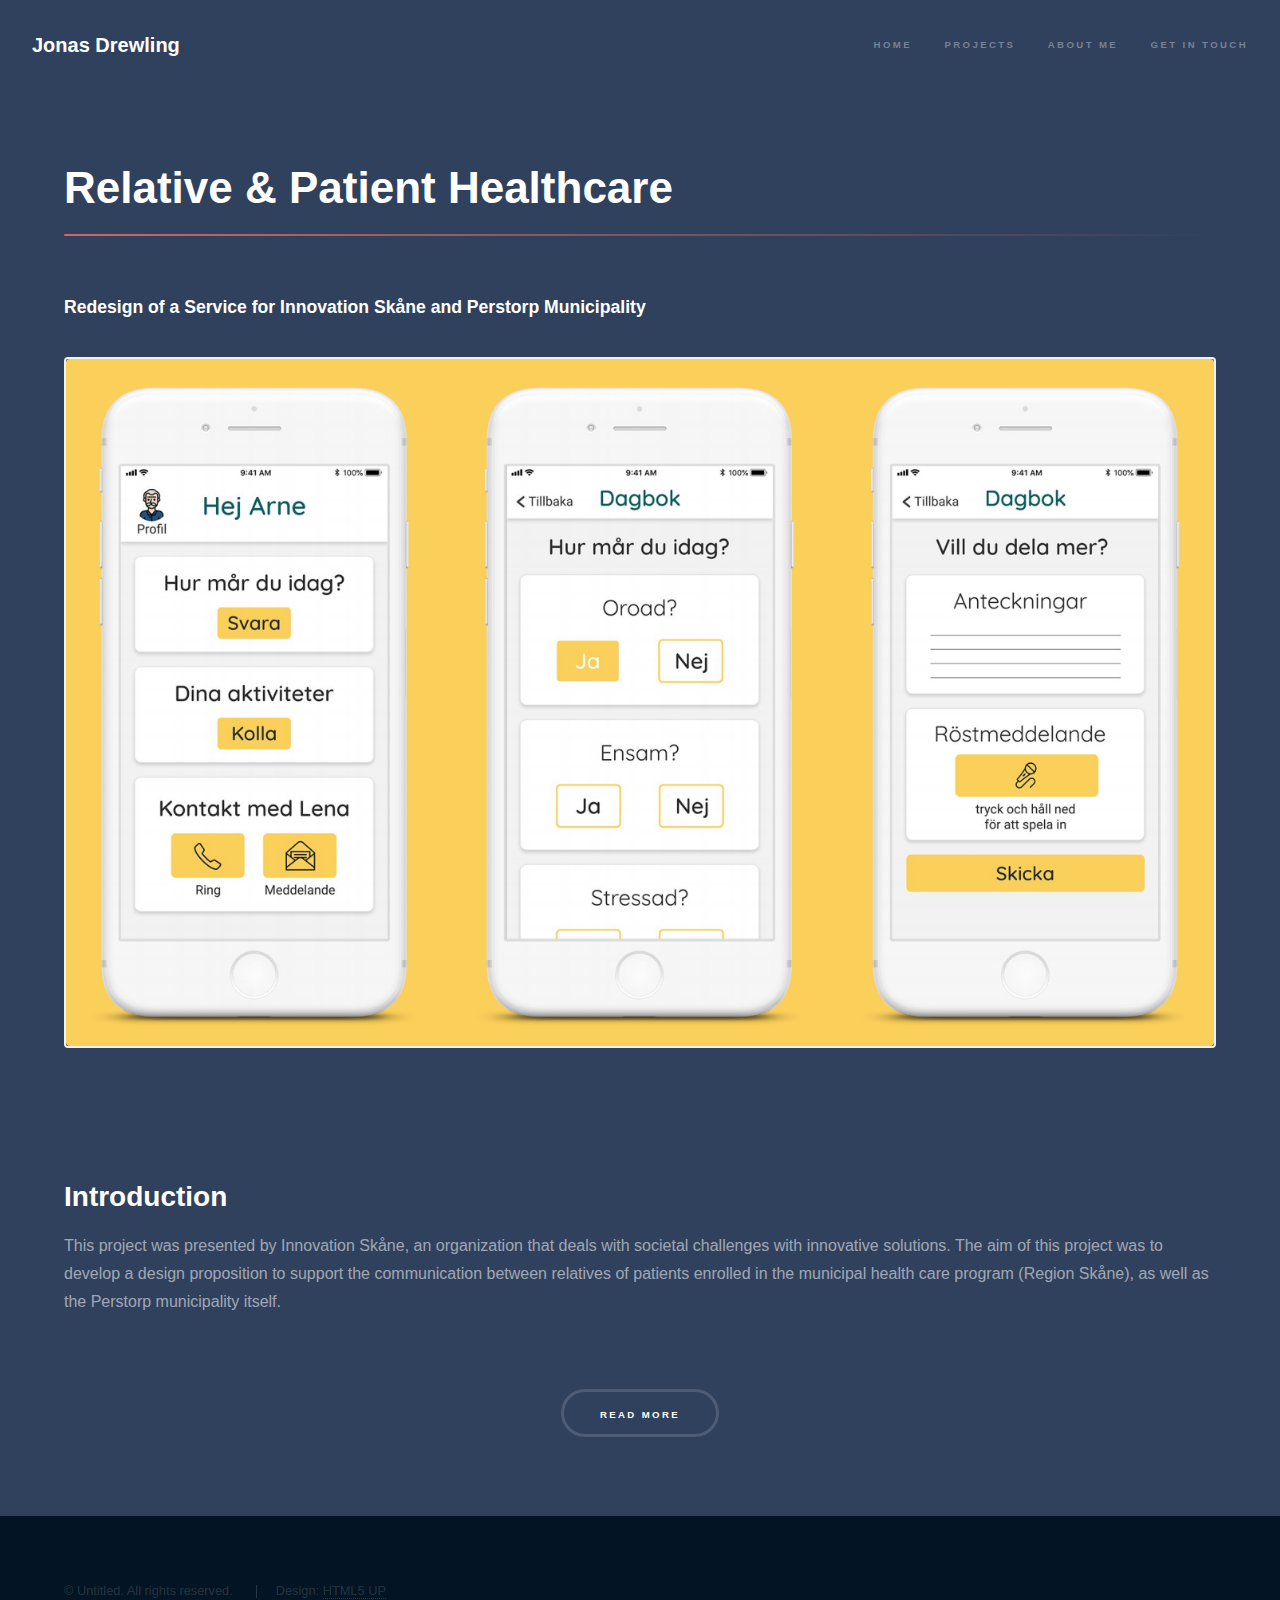
==== commit 6c7bc8d9: "can't remeber" ====
--- a/generic.html
+++ b/generic.html
@@ -75,261 +75,7 @@
             data-target="showMore1" class="btn-expand-more">Read More</span></p>
       </div>
 
-      <!-- //////////////////////////////////////// Research Phase Full \\\\\\\\\\\\\\\\\\\\\\\\\\\\\\\\\\\\\\\ -->
-      <div class="inner">
-        <div class="expandMoreContent4" id="showMore2">
-
-          <!-- Background Research -->
-          <h3>Background Research</h3>
-          <p>The background research provided a valuable starting
-            point to gather insights into personal care situations of relatives in the small municipality of
-            Perstorp. It appears also from research that when
-            caretaking of a family member works successfully and the relative is supported in the best way
-            possible, it enhances and increases quality of life
-            for both the patient and the relative.<br>
-            Currently, 1,3 million people help and support
-            a close family member regularly in Sweden
-            and thereby fall under the category of “relative
-            caretaker”. The majority are part of the working
-            population and their work as caretakers saves
-            the Swedish society 177 billion Swedish kronor
-            every year (NKA, 2016).
-            Sweden introduced the individualized care
-            system in 2009, which is currently in place and
-            assigned the municipalities the obligation and
-            autonomy to support relatives in caretaking
-            of family members (Riksrevisionen, 2017). The
-            criteria for such support are individualisation,
-            flexibility and quality. The government authorized
-            Socialstyrelsen, the social ministry, to guide the
-            municipalities in the implementation and founded a national competence center for capacity
-            building (NKA, 2016).
-            However, the Swedish National Audit Office that
-            is tasked to analyze the impact of national policies, proclaims that the state is not able to address the
-            individual needs of relative caretakers
-            in a flexible way. There are large differences within as well as between municipalities in terms of
-            support offered and municipalities have organized and financed their relative support differently
-            and municipalities have not received enough
-            guidance on how to support relatives (Riksrevisionen, 2017) and reporting and documentation
-            of municipalities has been weak. The needs of
-            relatives have not been fully met, which include
-            both the trust that the partner or family member
-            receives good care and treatment but also to receive individual and flexible support. Care-taking
-            by a relative is voluntary in Sweden, since the
-            state offers an alternative through the social care
-            services. However, as the Swedish National Audit
-            Office’s assessment found through interviews is
-            that many take on more responsibility than they
-            actually want to due to shortcomings in existing
-            health and social care services. Worries about
-            the health and social care for the family member is a major factor for the care-taking person‘s
-            needs. This includes trust in the housing situation, home care, treatment and having educated
-            staff with the right expertise. Many relatives feel
-            that one of the heaviest burdens they have to
-            bear is the coordinating role they often have to
-            take on board for tasks that would otherwise not
-            be taken care of. The carer’s need to be recognised and receive information and knowledge is
-            rarely met in contacts with health and social care
-            services (Riksrevisionen, 2017).
-            Socialstyrelsen, the Swedish National Audit Office as well as the National Competence Center
-            for Relatives found that the best way to support
-            relatives is by providing the close family member
-            the best care possible. In addition, relatives need
-            to know where and which kind of help they can
-            get, how they should apply and which rights they
-            have including support mechanisms such as financial benefits, short term care or adaptation of
-            the home to the new needs of the family member. Also, relatives wish to have a better collaboration between
-            different caretakers in the system
-            so they do not need to coordinate themselves.
-            In addition, relatives seek to get support for
-            themselves too, in form of knowledge and skills
-            around how to take care of the family member but also for oneself. Information about the
-            importance of relatives that take care of a family
-            member needs to be disseminated through the
-            entire health organization.
-            This includes information on how to support
-            relative caretakers best with information and a
-            personalized approach. Similarly, the Swedish
-            National Audit Office interviewees felt that they
-            have had to fight to get the services that their
-            family member requires from the municipalities
-            and that they are at a disadvantage in relation to
-            the municipalities when it comes to knowledge
-            about which service/s their family member is
-            entitled to.
-            Research at Lunds University showed, that relatives taking care of someone with dementia or
-            depression have the highest burden when taking
-            care of that person at home. However, research
-            also revealed that relatives that do care for their
-            family member at home without experiencing
-            high stress have in fact a higher life quality and
-            health then when they do not provide care at
-            home (Wendel, Anna-Mi, 2015)</p>
-
-          <!-- Existing Digital Solutions -->
-          <h3>Existing Digital Offers for Relative Support</h3>
-          <p>The desk research also covered existing digital solutions in this
-            field. The only existing digital solution was "En bra plats", a website solely made for the support of
-            relatives to provide
-            information and an anonymous place to meet
-            others in the same situation. The service needs
-            to be purchased by the municipality and offers
-            somehting called “Dementslotsen” whcih is essentially
-            a GPS for the relative of someone with cognitive
-            disorders.<br>
-            "En bra plats" consists of 16 steps and it works as
-            hub for stage-specific information to inform the
-            relative what will happen at a specific stage in
-            your loved ones mental decline. For instance one
-            step could tell the relative that it may be time to
-            start looking into having shared care, start looking at which homes is best suited, how to/what
-            kind of help you could get from the municipality,
-            what is common for a sick person to be doing at
-            this time or even how to apply for financial aid.
-            It’s purpose is to help guide the relative through
-            the massive amount of pitfalls that they could
-            fall into whilst taking care of someone with a
-            cognitive disorder. The platform also offers a
-            feature where they match a relative with someone else who is in the same position to exchange
-            experiences as well as share best practice. En
-            bra plats is also used by the caretakers, doctors,
-            nurses and the people who work in the elderly homes for instance. En bra plats works as a
-            way for them to get information about specific
-            cases, they could get into contact with a nurse
-            or a doctor from a larger municipality which has
-            had special cases that may not be as common
-            in small ones and see how they handled it. So
-            En bra plats works also as a platform between
-            relatives and professionals.</p>
-
-          <!-- Field Research -->
-          <h3>Field Research</h3>
-          <p>Approach
-            The team looked at the municipality of Perstorp,
-            analysing existing services that are in place for
-            the relatives. We found multiple organisations
-            that offer support for relatives and were provided
-            with an initial contact for a decision maker within
-            the municipality administration. We started to set
-            up meetings the municipality first and later with
-            external stakeholders from outside the municipality.
-            The interviews took place in Perstorp, Lund, Malmö and also on the phone. After every interview,
-            we analyzed the notes to retrieve main insights
-            out of the interviews.<br><br>
-            We started the first Stakeholder Map before and the first User Journey
-            map after the first interview. Over time we updated these maps and added an empathy map and
-            persona.
-            All of the data we collected from interviews
-            and desk research were later compressed into
-            problems, which we presented at the co-design
-            workshop that we held with various participants
-            in the municipality of Perstorp. At the co-design
-            workshop we narrowed these problems down
-            to define focus areas and problem opportunities
-            with the help of both relatives of patients and
-            staff of the municipality.</p>
-
-          <!-- Characteristics of Existing Service -->
-          <h3>Characteristics of the Existing Service</h3>
-          <p>Perstorp exclusively offers support through the
-            relative support office which employs one representative who solely cares for and supports
-            the relatives of people who currently are within
-            the healthcare system. Anyone over 18 years
-            that takes care of a close relative is receiving
-            this support which offers information, psychological support and a place to meet other relatives. Also, the
-            representative informs relatives
-            in economic matters, how to apply for support,
-            where to turn to when it’s about time for them
-            to live in an elderly home. The service is offered
-            for a year after the loved one has passed away.
-            Currently, the service is offered exclusively via
-            phone, a website and mostly personal contact.</p>
-
-          <!-- Initial Stakeholders -->
-          <h3>Initial Stakeholders</h3>
-          <p>By defining the key stakeholders, we knew
-            where the focus needed to be, and most interviews conducted were mainly concerning the
-            inner circle, visualised in Fig 1, where stakeholders such as the relative support centre,
-            caretakers, red cross and the patient reside.
-            Outside the circle we spot stakeholders that are
-            less involved in the day to day life of the relative, such as hospitals and pharmacies.
-            The most valuable service that we could identify, that currently is offered by the municipality,
-            is the relative support person (RSP). An important insight collected from the both interviews
-            and desk research is that the relatives needs
-            psychological support, where this service exists
-            to serve just that. Relatives can contact the
-            relative support centre, which is run by only
-            one person, Lena, where they can talk about
-            the tough situations they face on a daily basis.
-            This was identified as one of the best and most
-            helpful services the municipality has to offer,
-            where one relative quoted “I would not have
-            made it without Lena”, expressing great gratitude to this particular service. While Lena strives
-            to help as many relatives in the best way possible, she is also overworked, where as many as
-            100 relatives contacts her each month, some of
-            which meet in person every two weeks.</p>
-
-          <!-- Initial & Revized Stakeholder Maps -->
-          <h3>Initial Stakeholder Map</h3>
-          <p>Our final stakeholder map includes three main
-            actors: the relative, the patient and the municipality as well as related stakeholders like the home
-            care service, the elderly home, the relative support office and others. The closer to the centre,
-            the more vital they are to the relative (see Fig. 1)</p>
-          <span class="image fit"><img src="images\innovation skåne_img_initial stakeholder map_01.png" alt="" /></span>
-          <h5>Initial Stakeholder Map</h5><br>
-          <span class="image fit"><img src="images\innovation skåne_img_stakeholder analysis_01.png" alt="" /></span>
-          <h5>Stakeholder Analysis</h5><br>
-          <span class="image fit"><img src="images\innovation skåne_img_revized stakeholder map_original_01.png"
-              alt="" /></span>
-          <h5>Revized Stakeholder Map</h5><br>
-
-          <!-- Potential Alternatives -->
-          <!-- <span class="image fit"><img src="images\innovation skåne_vector_initial stakeholder map_no bg_01.svg" alt="" /></span>
-        <span class="image fit"><img src="images\innovation skåne_vector_initial stakeholder map_yellow bg_01.svg" alt="" /></span>
-        -->
-
-          <!-- User Journey Map -->
-          <h3>User Journey Map</h3>
-          <p>The journey map shows the steps of the existing
-            service before,during and after. The important
-            aspects to note here are the stress level the relative experiences and the emotions that are felt
-            during different stages of the service. This can
-            then be directly associated with the activities that
-            are involved in relation to the touchpoints which
-            reflects on some of the major problems.</p>
-          <span class="image fit"><img src="images/innovation skåne_img_user journey map_original_01.png"
-              alt="" /></span>
-          <h5>User Journey Map depicting the relative of patients interactions and touchpoints of the existing service.
-          </h5><br>
-
-          <!-- Emapthy Map-->
-          <h3>Empathy Map</h3>
-          <p>The empathy map is a representation
-            of the thoughts and feelings related to
-            to what the relative does and says. This
-            is providing a slightly deeper insight
-            into the experience of the relative and
-            the things represented in the map
-            stem from the relatives directly. This
-            data can be linked to the created persona in Figure 3.</p>
-          <span class="image fit"><img src="images\innovation skåne_img_empathy map_original_01.png" alt="" /></span>
-          <h5>Figure 3: Empathy Map: visualizing what
-            the user feels, thinks, says and does</h5><br>
-
-          <!-- Actors Map-->
-          <h3>Actors Map</h3>
-          <p>The actor’s map shows the connections between the
-            stakeholders highlighting the important roles in the
-            service. It is an overview that focuses on the three
-            main stakeholders, represented by the red circles.
-            Arguably the activity that goes on between the red
-            circles is most important and we can see how other
-            aspects of the service come into the scenario, represented by the orange and light red circles.</p>
-          <span class="image fit"><img src="images\innovation skåne_img_actors map_original_01.png" alt="" /></span>
-          <h5>Figure 4: Actors Map: overview of actors and relationships</h5><br>
-        </div>
-        <p class="expandedContent"><span expand-more data-hidetext="Read Less" data-showtext="View Full Research Phase"
-          data-target="showMore2" class="btn-expand-more">View Full Research Phase</span></p>
+      
       </div>
     </section>
   </div>
--- a/assets/css/main.css
+++ b/assets/css/main.css
@@ -2558,7 +2558,7 @@
 	.image {
 		border-radius: 0.25em;
 		border: 0;
-		display: inline-block;
+		display: block;
 		position: relative;
 	}
 
@@ -2593,6 +2593,10 @@
 			width: 100%;
     }
 
+    .image.fit img {
+      width: 100%;
+    }
+
     /* Added border */
 
     .image.fit.border {
@@ -2600,11 +2604,7 @@
       border-style: solid;
       border-width: 2px;
       border-color: #f1f1f1;
-    }
-
-			.image.fit img {
-				width: 100%;
-			}
+    }			
 
 		.image.main {
 			display: block;
@@ -3932,9 +3932,7 @@
 
 /* **************************************************************** Custom Headings **************************************************************** */
 
-.headingTwo {
-  text-align: center;
-  }
+
 
 /* **************************************************************** Read More Buttons **************************************************************** */
 
